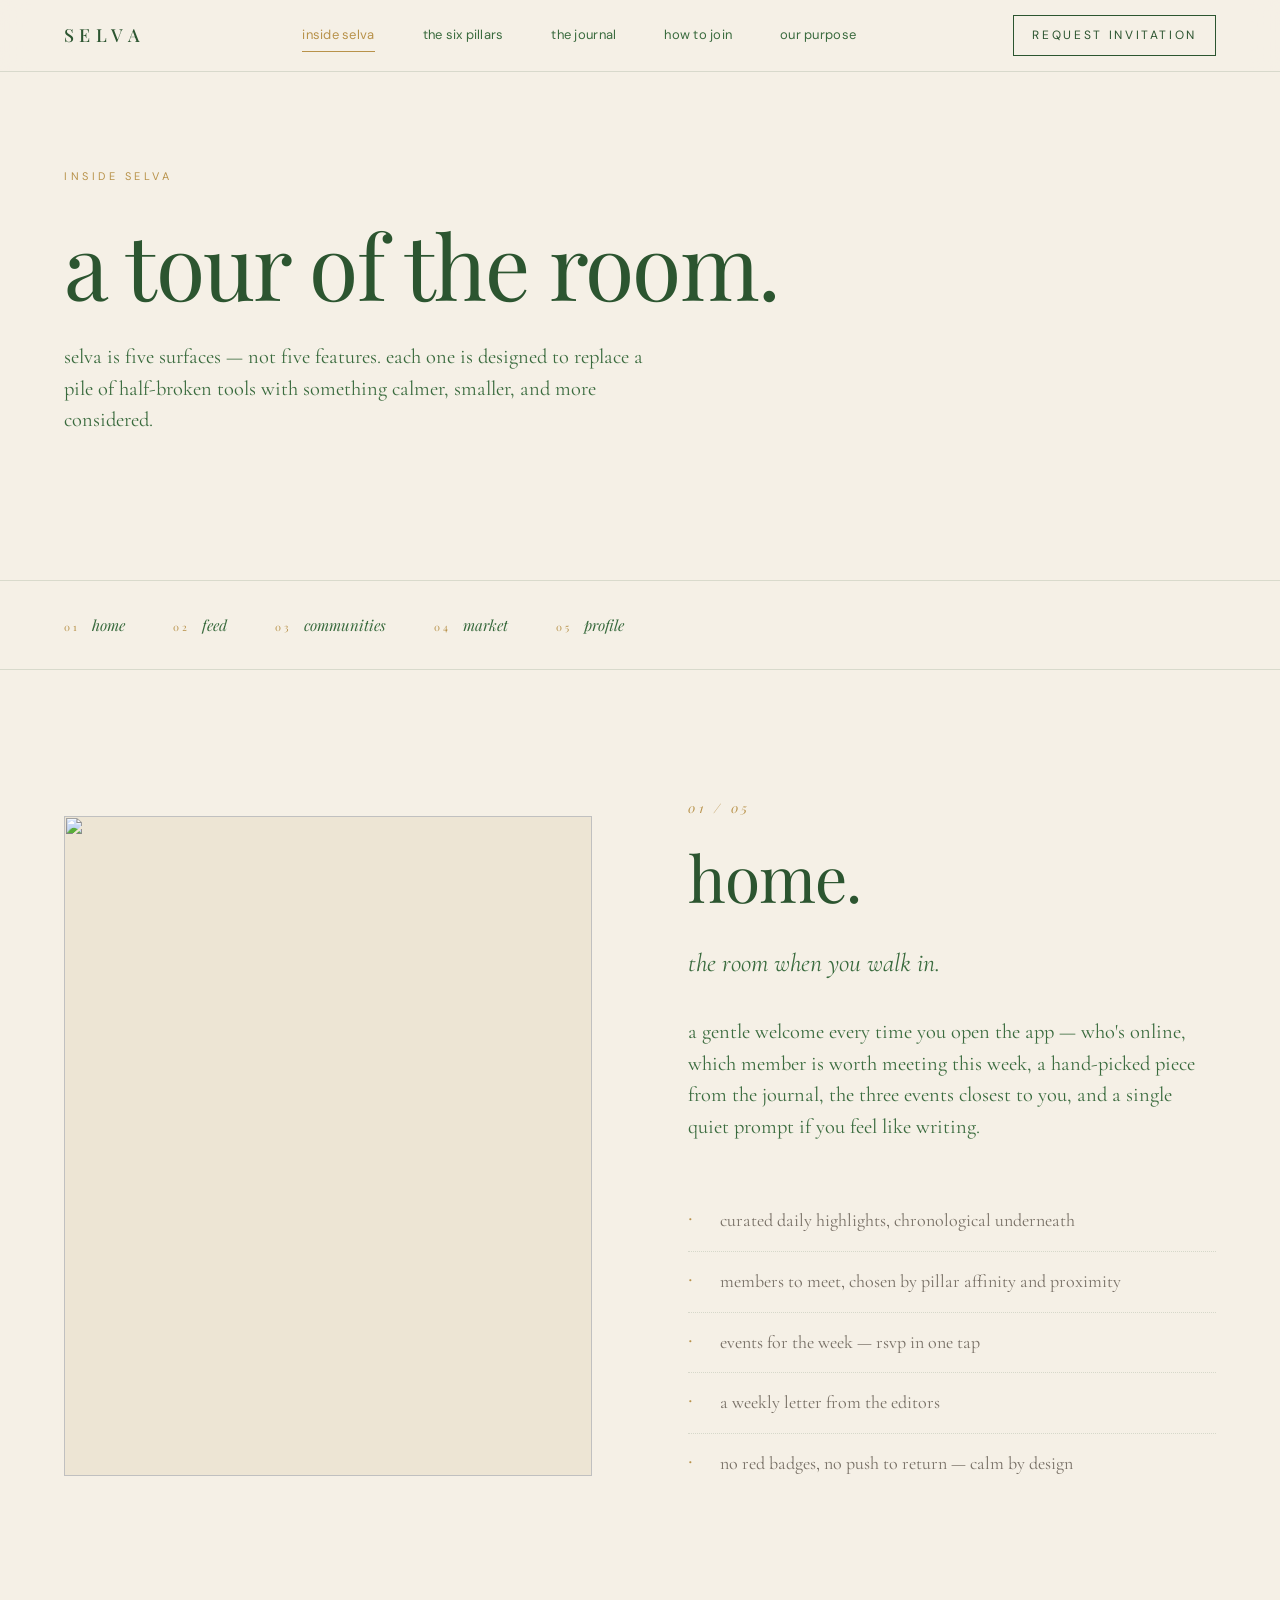
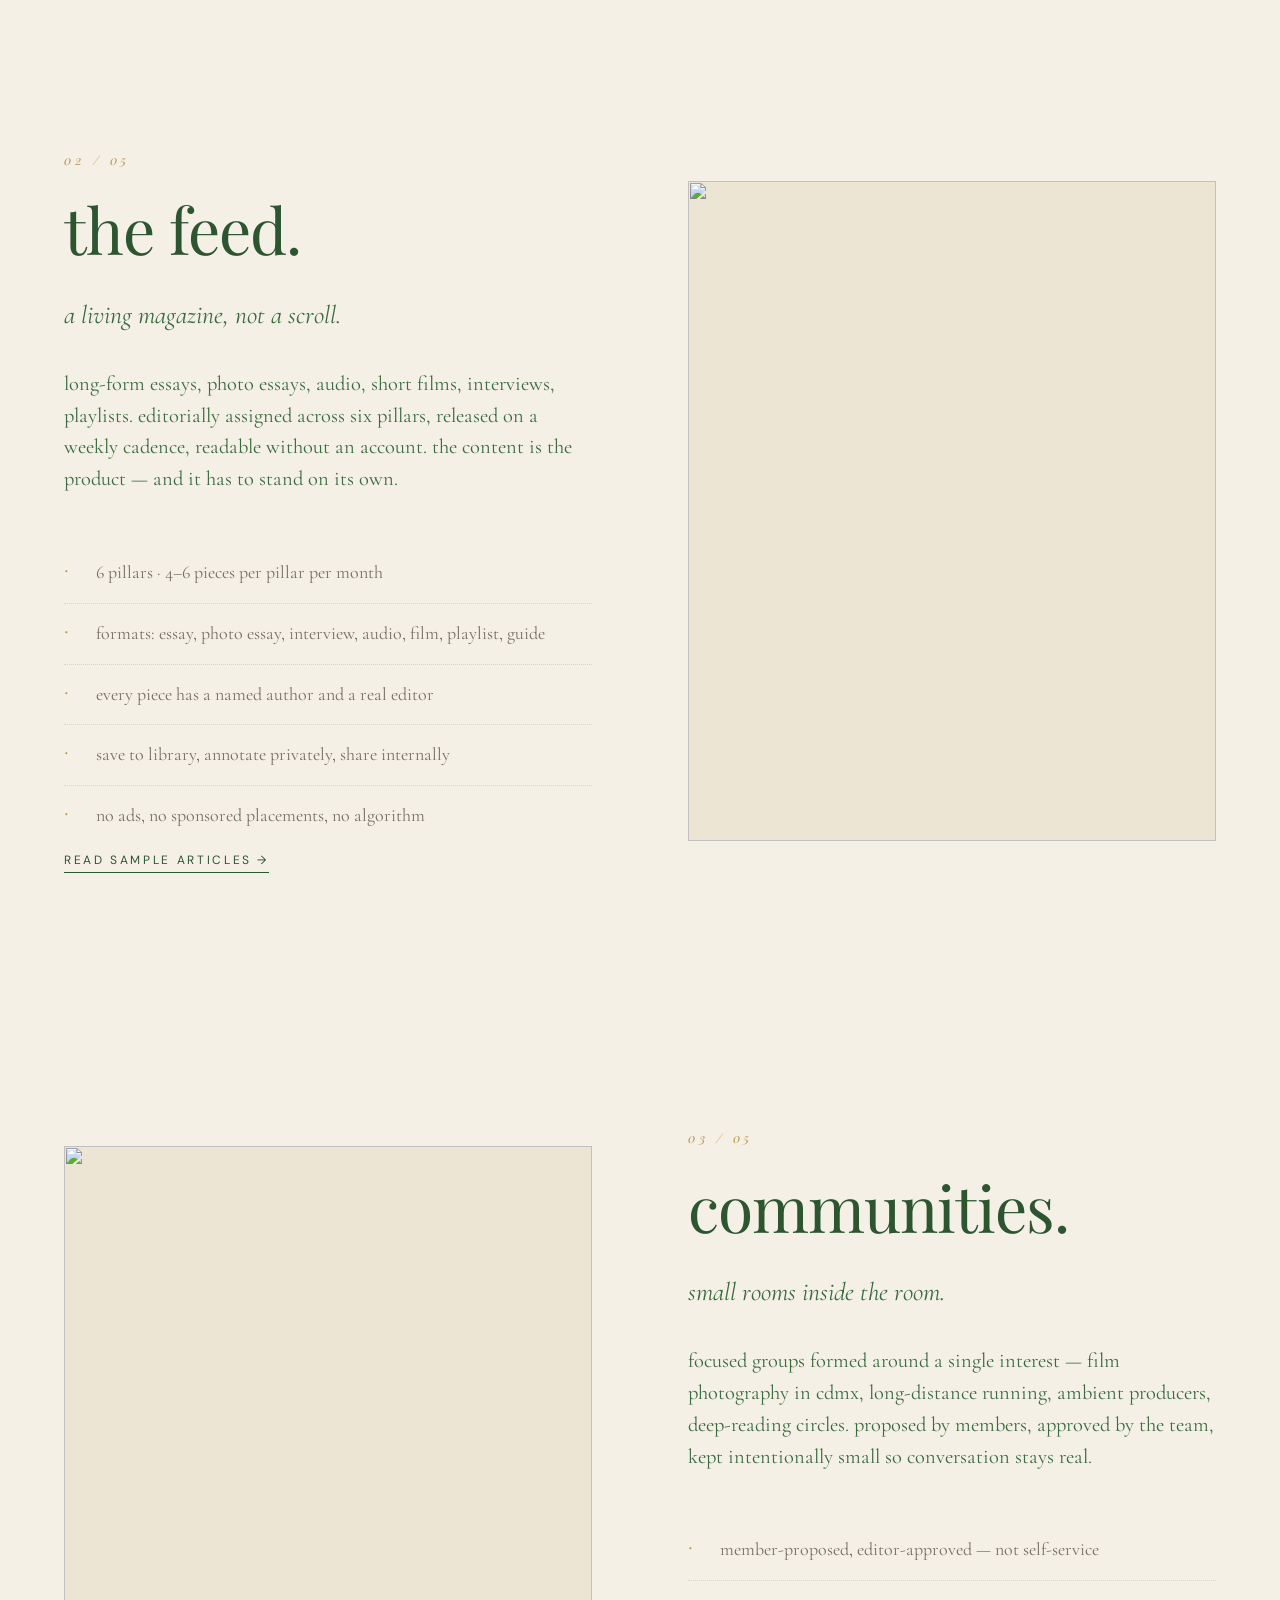
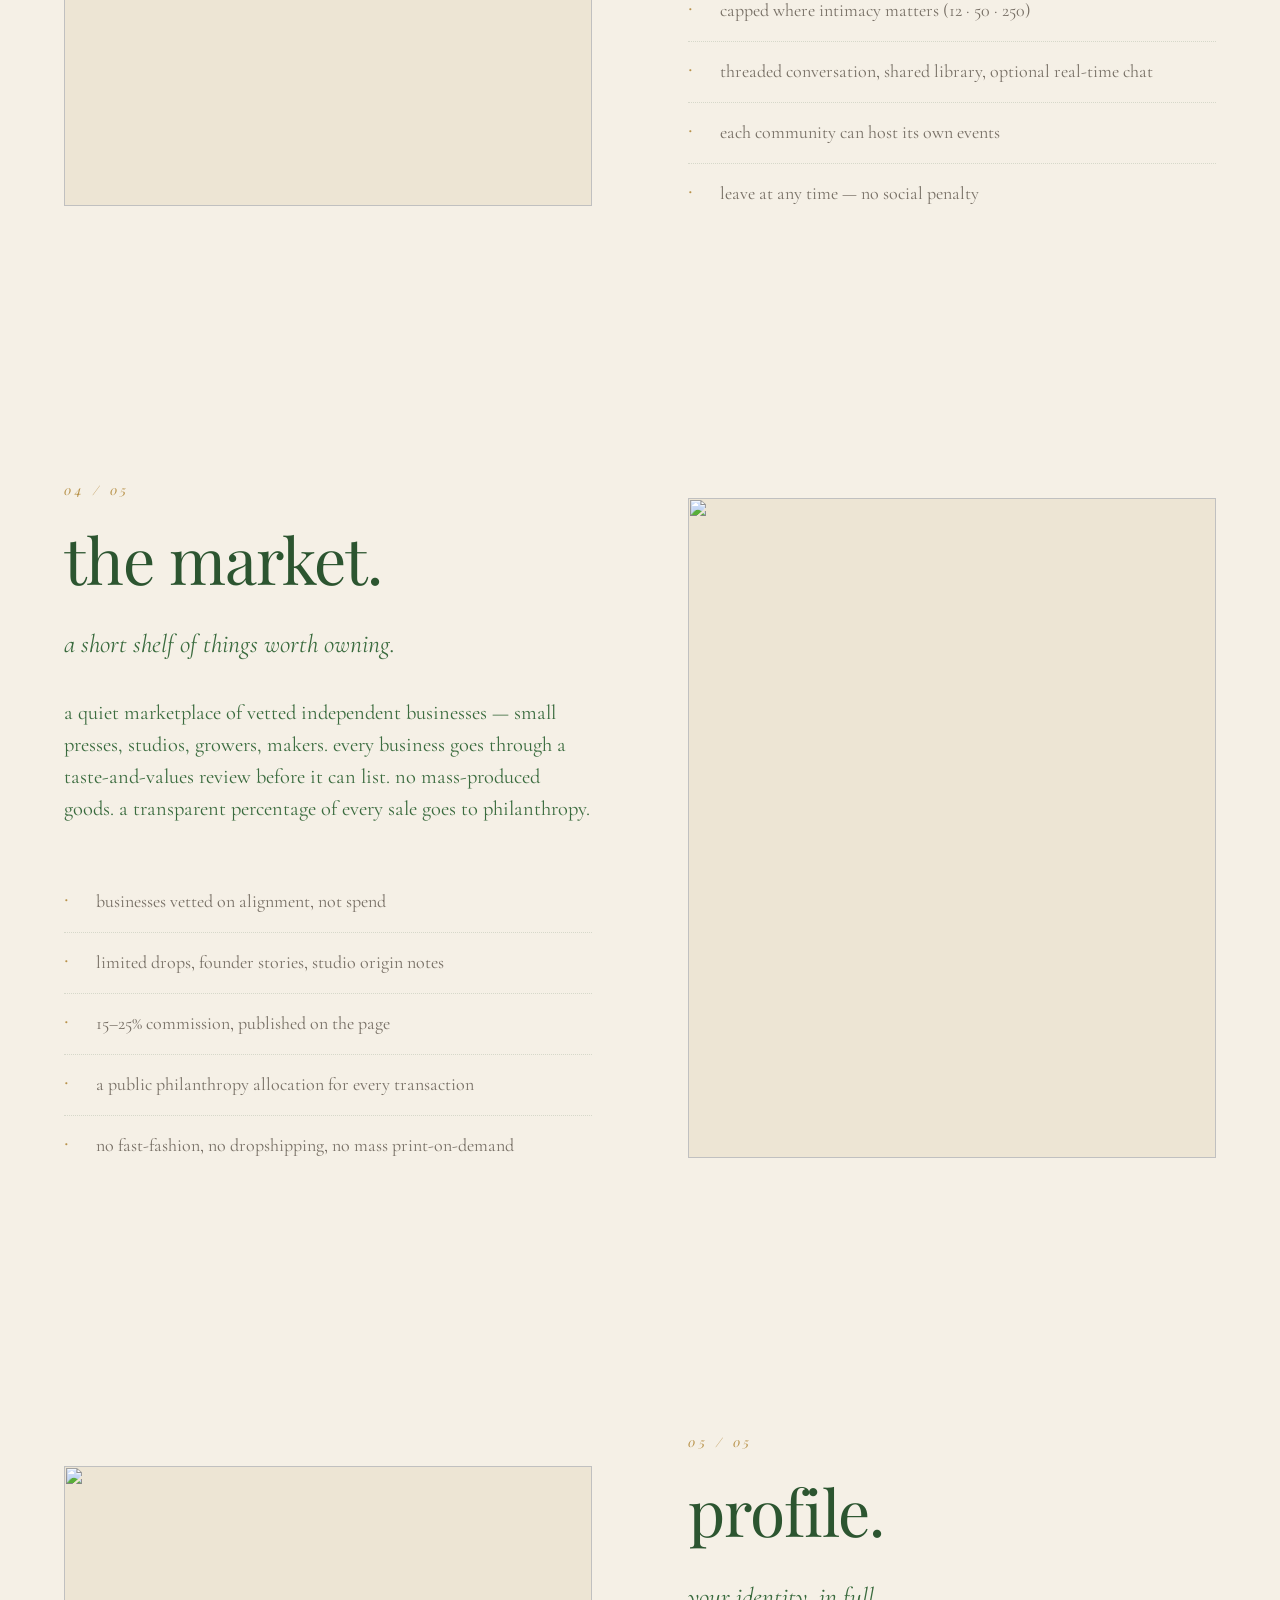
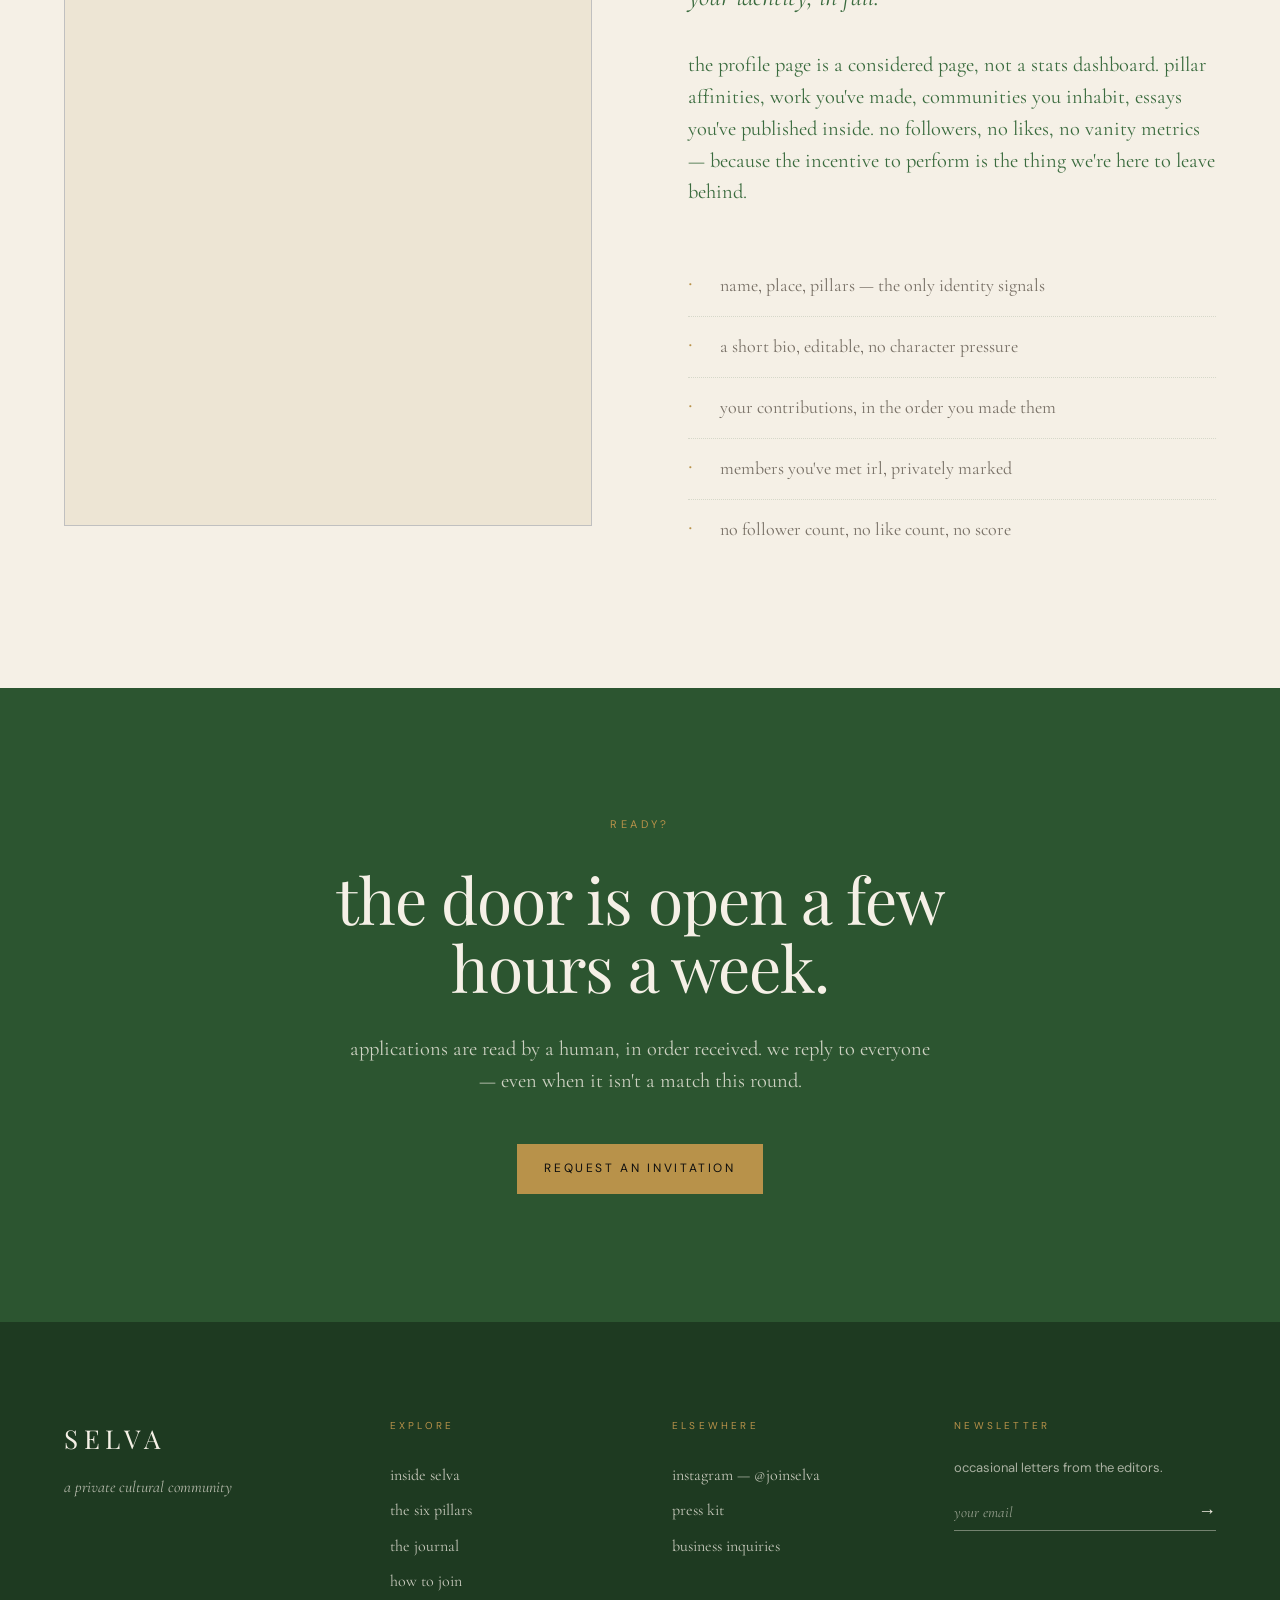
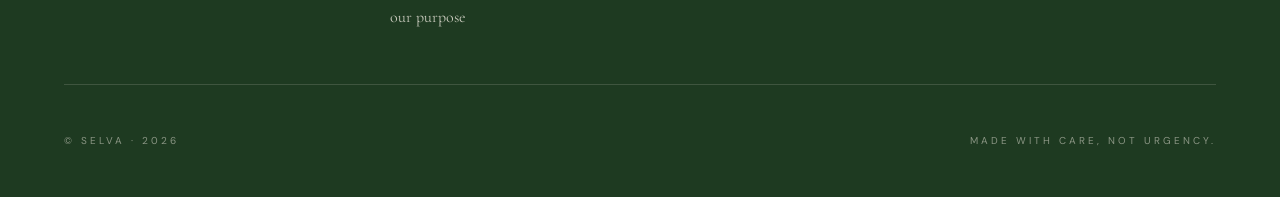
==== inside.html @ 2df5492f "Add inside.html — product tour across 5 app surfaces Home, feed, communities, market, profile — each" ====
<!DOCTYPE html>
<html lang="en">
<head>
  <meta charset="UTF-8">
  <meta name="viewport" content="width=device-width, initial-scale=1.0">
  <title>Inside SELVA — a tour of the community</title>
  <meta name="description" content="A tour of the five surfaces inside SELVA: home, feed, communities, market, and profile.">
  <link rel="preconnect" href="https://fonts.googleapis.com">
  <link rel="preconnect" href="https://fonts.gstatic.com" crossorigin>
  <link href="https://fonts.googleapis.com/css2?family=Cormorant+Garamond:ital,wght@0,400;0,500;1,400;1,500&family=DM+Sans:wght@400;500&family=Playfair+Display:ital,wght@0,400;0,500;0,600;1,400&display=swap" rel="stylesheet">
  <link rel="stylesheet" href="css/styles.css">
</head>
<body>

  <div class="scroll-progress" aria-hidden="true"></div>

  <header class="site-nav">
    <a href="/" class="nav-brand">SELVA</a>
    <nav class="nav-links" aria-label="primary">
      <a href="/inside.html" class="is-current">inside selva</a>
      <a href="/pillars.html">the six pillars</a>
      <a href="/journal.html">the journal</a>
      <a href="/membership.html">how to join</a>
      <a href="/purpose.html">our purpose</a>
    </nav>
    <a href="/membership.html" class="nav-cta">request invitation</a>
    <button class="nav-toggle" aria-label="menu" aria-expanded="false"><span></span><span></span></button>
  </header>

  <!-- page hero -->
  <section class="page-hero">
    <div class="ph-inner">
      <p class="eyebrow">inside selva</p>
      <h1 class="h1">a tour of the room.</h1>
      <p class="lede">selva is five surfaces — not five features. each one is designed to replace a pile of half-broken tools with something calmer, smaller, and more considered.</p>
    </div>
  </section>

  <!-- surfaces nav -->
  <section class="surfaces-nav">
    <a href="#home" class="sn-link"><span>01</span> home</a>
    <a href="#feed" class="sn-link"><span>02</span> feed</a>
    <a href="#communities" class="sn-link"><span>03</span> communities</a>
    <a href="#market" class="sn-link"><span>04</span> market</a>
    <a href="#profile" class="sn-link"><span>05</span> profile</a>
  </section>

  <!-- 01 · home -->
  <section id="home" class="surface">
    <div class="surface-media">
      <img src="https://images.unsplash.com/photo-1519681393784-d120267933ba?auto=format&fit=crop&w=1600&q=85" alt="">
    </div>
    <div class="surface-copy">
      <p class="surface-num">01 / 05</p>
      <h2 class="h2">home.</h2>
      <p class="surface-kicker">the room when you walk in.</p>
      <p class="lede">a gentle welcome every time you open the app — who's online, which member is worth meeting this week, a hand-picked piece from the journal, the three events closest to you, and a single quiet prompt if you feel like writing.</p>
      <ul class="surface-list">
        <li>curated daily highlights, chronological underneath</li>
        <li>members to meet, chosen by pillar affinity and proximity</li>
        <li>events for the week — rsvp in one tap</li>
        <li>a weekly letter from the editors</li>
        <li>no red badges, no push to return — calm by design</li>
      </ul>
    </div>
  </section>

  <!-- 02 · feed -->
  <section id="feed" class="surface surface-alt">
    <div class="surface-copy">
      <p class="surface-num">02 / 05</p>
      <h2 class="h2">the feed.</h2>
      <p class="surface-kicker">a living magazine, not a scroll.</p>
      <p class="lede">long-form essays, photo essays, audio, short films, interviews, playlists. editorially assigned across six pillars, released on a weekly cadence, readable without an account. the content is the product — and it has to stand on its own.</p>
      <ul class="surface-list">
        <li>6 pillars · 4–6 pieces per pillar per month</li>
        <li>formats: essay, photo essay, interview, audio, film, playlist, guide</li>
        <li>every piece has a named author and a real editor</li>
        <li>save to library, annotate privately, share internally</li>
        <li>no ads, no sponsored placements, no algorithm</li>
      </ul>
      <a href="/journal.html" class="btn-text">read sample articles &rarr;</a>
    </div>
    <div class="surface-media">
      <img src="https://images.unsplash.com/photo-1519682337058-a94d519337bc?auto=format&fit=crop&w=1600&q=85" alt="">
    </div>
  </section>

  <!-- 03 · communities -->
  <section id="communities" class="surface">
    <div class="surface-media">
      <img src="https://images.unsplash.com/photo-1515187029135-18ee286d815b?auto=format&fit=crop&w=1600&q=85" alt="">
    </div>
    <div class="surface-copy">
      <p class="surface-num">03 / 05</p>
      <h2 class="h2">communities.</h2>
      <p class="surface-kicker">small rooms inside the room.</p>
      <p class="lede">focused groups formed around a single interest — film photography in cdmx, long-distance running, ambient producers, deep-reading circles. proposed by members, approved by the team, kept intentionally small so conversation stays real.</p>
      <ul class="surface-list">
        <li>member-proposed, editor-approved — not self-service</li>
        <li>capped where intimacy matters (12 · 50 · 250)</li>
        <li>threaded conversation, shared library, optional real-time chat</li>
        <li>each community can host its own events</li>
        <li>leave at any time — no social penalty</li>
      </ul>
    </div>
  </section>

  <!-- 04 · market -->
  <section id="market" class="surface surface-alt">
    <div class="surface-copy">
      <p class="surface-num">04 / 05</p>
      <h2 class="h2">the market.</h2>
      <p class="surface-kicker">a short shelf of things worth owning.</p>
      <p class="lede">a quiet marketplace of vetted independent businesses — small presses, studios, growers, makers. every business goes through a taste-and-values review before it can list. no mass-produced goods. a transparent percentage of every sale goes to philanthropy.</p>
      <ul class="surface-list">
        <li>businesses vetted on alignment, not spend</li>
        <li>limited drops, founder stories, studio origin notes</li>
        <li>15–25% commission, published on the page</li>
        <li>a public philanthropy allocation for every transaction</li>
        <li>no fast-fashion, no dropshipping, no mass print-on-demand</li>
      </ul>
    </div>
    <div class="surface-media">
      <img src="https://images.unsplash.com/photo-1441984904996-e0b6ba687e04?auto=format&fit=crop&w=1600&q=85" alt="">
    </div>
  </section>

  <!-- 05 · profile -->
  <section id="profile" class="surface">
    <div class="surface-media">
      <img src="https://images.unsplash.com/photo-1507003211169-0a1dd7228f2d?auto=format&fit=crop&w=1600&q=85" alt="">
    </div>
    <div class="surface-copy">
      <p class="surface-num">05 / 05</p>
      <h2 class="h2">profile.</h2>
      <p class="surface-kicker">your identity, in full.</p>
      <p class="lede">the profile page is a considered page, not a stats dashboard. pillar affinities, work you've made, communities you inhabit, essays you've published inside. no followers, no likes, no vanity metrics — because the incentive to perform is the thing we're here to leave behind.</p>
      <ul class="surface-list">
        <li>name, place, pillars — the only identity signals</li>
        <li>a short bio, editable, no character pressure</li>
        <li>your contributions, in the order you made them</li>
        <li>members you've met irl, privately marked</li>
        <li>no follower count, no like count, no score</li>
      </ul>
    </div>
  </section>

  <!-- closing cta -->
  <section class="closing-cta">
    <div class="cc-inner">
      <p class="eyebrow">ready?</p>
      <h2 class="h2">the door is open a few hours a week.</h2>
      <p class="lede">applications are read by a human, in order received. we reply to everyone — even when it isn't a match this round.</p>
      <a href="/membership.html" class="btn btn-primary">request an invitation</a>
    </div>
  </section>

  <footer class="site-footer">
    <div class="sf-inner">
      <div class="sf-col">
        <p class="sf-mark">SELVA</p>
        <p class="sf-tag">a private cultural community</p>
      </div>
      <div class="sf-col">
        <p class="sf-label">explore</p>
        <ul>
          <li><a href="/inside.html">inside selva</a></li>
          <li><a href="/pillars.html">the six pillars</a></li>
          <li><a href="/journal.html">the journal</a></li>
          <li><a href="/membership.html">how to join</a></li>
          <li><a href="/purpose.html">our purpose</a></li>
        </ul>
      </div>
      <div class="sf-col">
        <p class="sf-label">elsewhere</p>
        <ul>
          <li><a href="#">instagram — @joinselva</a></li>
          <li><a href="#">press kit</a></li>
          <li><a href="/purpose.html#contact">business inquiries</a></li>
        </ul>
      </div>
      <div class="sf-col">
        <p class="sf-label">newsletter</p>
        <p class="sf-small">occasional letters from the editors.</p>
        <form class="sf-form" onsubmit="return handleSubmit(event)">
          <input type="email" placeholder="your email" required aria-label="email">
          <button type="submit">&rarr;</button>
        </form>
      </div>
    </div>
    <div class="sf-base">
      <span>© selva · 2026</span>
      <span>made with care, not urgency.</span>
    </div>
  </footer>

  <script src="https://unpkg.com/lenis@1.1.13/dist/lenis.min.js"></script>
  <script src="js/main.js" defer></script>
</body>
</html>
---- css/styles.css ----
:root {
  --forest: #2C5530;
  --forest-mid: #3A6B3E;
  --forest-deep: #1E3A21;
  --cream: #F5F0E6;
  --cream-warm: #EDE5D4;
  --gold: #B8924A;
  --sage: #8FB08A;
  --warm-grey: #776F65;
  --near-black: #0E0E0E;

  --space-1: 8px;
  --space-2: 16px;
  --space-3: 24px;
  --space-4: 32px;
  --space-5: 48px;
  --space-6: 64px;
  --space-7: 96px;
  --space-8: 128px;

  --max: 1280px;
  --gutter: clamp(24px, 5vw, 72px);
  --nav-h: 72px;

  --ease: cubic-bezier(0.2, 0.7, 0.2, 1);
}

* { margin: 0; padding: 0; box-sizing: border-box; }

html { scroll-behavior: smooth; scroll-padding-top: var(--nav-h); }

body {
  background: var(--cream);
  color: var(--forest);
  font-family: 'DM Sans', system-ui, sans-serif;
  font-size: 16px;
  line-height: 1.6;
  -webkit-font-smoothing: antialiased;
  -moz-osx-font-smoothing: grayscale;
}

img { max-width: 100%; display: block; }
a { color: inherit; text-decoration: none; }
::selection { background: var(--gold); color: var(--cream); }

.lenis.lenis-smooth { scroll-behavior: auto !important; }
.lenis.lenis-smooth [data-lenis-prevent] { overscroll-behavior: contain; }

/* ========== scroll progress ========== */
.scroll-progress {
  position: fixed;
  top: 0; left: 0;
  height: 2px;
  width: 0%;
  background: var(--gold);
  z-index: 100;
  transition: width 120ms linear;
  pointer-events: none;
}

/* ========== site nav ========== */
.site-nav {
  position: fixed;
  top: 0; left: 0; right: 0;
  height: var(--nav-h);
  z-index: 50;
  display: grid;
  grid-template-columns: auto 1fr auto;
  align-items: center;
  gap: var(--space-5);
  padding: 0 var(--gutter);
  background: color-mix(in srgb, var(--cream) 88%, transparent);
  backdrop-filter: blur(14px) saturate(1.1);
  -webkit-backdrop-filter: blur(14px) saturate(1.1);
  border-bottom: 1px solid color-mix(in srgb, var(--forest) 14%, transparent);
}
.nav-brand {
  font-family: 'Playfair Display', serif;
  font-weight: 500;
  font-size: 18px;
  letter-spacing: 0.3em;
  color: var(--forest);
}
.nav-links {
  display: flex;
  gap: var(--space-5);
  justify-content: center;
}
.nav-links a {
  font-size: 13px;
  letter-spacing: 0.02em;
  color: var(--forest-mid);
  padding: 6px 0;
  position: relative;
  transition: color 200ms var(--ease);
}
.nav-links a:hover { color: var(--gold); }
.nav-links a::after {
  content: '';
  position: absolute;
  left: 0; bottom: 0;
  height: 1px; width: 0;
  background: var(--gold);
  transition: width 300ms var(--ease);
}
.nav-links a:hover::after { width: 100%; }
.nav-cta {
  font-size: 12px;
  letter-spacing: 0.22em;
  text-transform: uppercase;
  color: var(--forest);
  padding: 10px 18px;
  border: 1px solid var(--forest);
  transition: background 260ms var(--ease), color 260ms var(--ease);
}
.nav-cta:hover { background: var(--forest); color: var(--cream); }

.nav-toggle { display: none; background: none; border: 0; width: 28px; height: 28px; cursor: pointer; }
.nav-toggle span { display: block; width: 22px; height: 1px; background: var(--forest); margin: 5px auto; transition: transform 300ms var(--ease); }

@media (max-width: 960px) {
  .nav-links, .nav-cta { display: none; }
  .site-nav { grid-template-columns: auto auto; justify-content: space-between; }
  .nav-toggle { display: block; }
  .site-nav.is-open .nav-links {
    display: flex;
    position: absolute;
    top: 100%; left: 0; right: 0;
    flex-direction: column;
    background: var(--cream);
    padding: var(--space-4) var(--gutter);
    border-bottom: 1px solid color-mix(in srgb, var(--forest) 14%, transparent);
    gap: var(--space-3);
  }
  .site-nav.is-open .nav-cta {
    display: block;
    position: absolute;
    top: calc(100% + 220px); left: var(--gutter); right: var(--gutter);
    text-align: center;
  }
}

/* ========== shared type ========== */
.eyebrow {
  font-size: 11px;
  letter-spacing: 0.32em;
  text-transform: uppercase;
  color: var(--gold);
  margin-bottom: var(--space-4);
}
.eyebrow-light { color: var(--gold); }

.h1 {
  font-family: 'Playfair Display', serif;
  font-weight: 400;
  font-size: clamp(48px, 7vw, 96px);
  line-height: 1.02;
  letter-spacing: -0.02em;
  color: var(--forest);
}
.h2 {
  font-family: 'Playfair Display', serif;
  font-weight: 400;
  font-size: clamp(36px, 5vw, 64px);
  line-height: 1.06;
  letter-spacing: -0.015em;
  color: var(--forest);
  max-width: 22ch;
  margin-bottom: var(--space-4);
}
.h2-light { color: var(--cream); }

.lede {
  font-family: 'Cormorant Garamond', serif;
  font-size: clamp(19px, 1.6vw, 24px);
  line-height: 1.55;
  color: var(--forest-mid);
  max-width: 58ch;
  margin-bottom: var(--space-5);
}
.lede-light { color: color-mix(in srgb, var(--cream) 85%, transparent); }

.block {
  max-width: var(--max);
  margin: 0 auto;
  padding: var(--space-8) var(--gutter);
}
.block-head { margin-bottom: var(--space-6); max-width: 900px; }
.block-head-row {
  display: flex;
  justify-content: space-between;
  align-items: flex-end;
  gap: var(--space-4);
  max-width: 100%;
}
.block-head-row .h2 { margin-bottom: 0; }

/* ========== buttons ========== */
.btn {
  display: inline-block;
  font-family: 'DM Sans', sans-serif;
  font-size: 12px;
  letter-spacing: 0.22em;
  text-transform: uppercase;
  padding: 14px 26px;
  transition: background 280ms var(--ease), color 280ms var(--ease), border-color 280ms var(--ease), transform 280ms var(--ease);
  cursor: pointer;
  border: 1px solid currentColor;
}
.btn-primary {
  background: var(--forest);
  border-color: var(--forest);
  color: var(--cream);
}
.btn-primary:hover { background: var(--forest-deep); }
.btn-ghost { background: transparent; border-color: var(--forest); color: var(--forest); }
.btn-ghost:hover { background: var(--forest); color: var(--cream); }
.btn-gold { background: var(--gold); border-color: var(--gold); color: var(--near-black); }
.btn-gold:hover { background: transparent; color: var(--cream); border-color: var(--cream); }

.btn-text {
  font-size: 12px;
  letter-spacing: 0.22em;
  text-transform: uppercase;
  color: var(--forest);
  border-bottom: 1px solid currentColor;
  padding-bottom: 4px;
  transition: color 200ms var(--ease), transform 200ms var(--ease);
}
.btn-text:hover { color: var(--gold); }

/* ========== home hero ========== */
.home-hero {
  position: relative;
  min-height: 92vh;
  display: flex;
  align-items: center;
  padding: calc(var(--nav-h) + var(--space-6)) var(--gutter) var(--space-6);
  overflow: hidden;
  color: var(--cream);
}
.hh-bg { position: absolute; inset: 0; z-index: 0; }
.hh-bg img { width: 100%; height: 100%; object-fit: cover; filter: brightness(0.55) saturate(0.9); }
.hh-overlay {
  position: absolute; inset: 0;
  background:
    linear-gradient(to right, rgba(14,14,14,0.75) 0%, rgba(14,14,14,0.4) 40%, rgba(14,14,14,0.2) 100%),
    linear-gradient(to bottom, rgba(14,14,14,0) 60%, rgba(14,14,14,0.6) 100%);
}
.hh-inner {
  position: relative;
  z-index: 1;
  max-width: 880px;
}
.hh-inner .eyebrow { color: var(--gold); margin-bottom: var(--space-3); }
.hh-head {
  font-family: 'Playfair Display', serif;
  font-weight: 400;
  font-size: clamp(44px, 6.5vw, 96px);
  line-height: 1.05;
  letter-spacing: -0.02em;
  color: var(--cream);
  margin-bottom: var(--space-4);
  max-width: 18ch;
}
.hh-lede {
  font-family: 'Cormorant Garamond', serif;
  font-style: italic;
  font-size: clamp(19px, 1.6vw, 24px);
  line-height: 1.55;
  color: color-mix(in srgb, var(--cream) 85%, transparent);
  max-width: 58ch;
  margin-bottom: var(--space-5);
}
.hh-ctas { display: flex; gap: var(--space-3); flex-wrap: wrap; }
.home-hero .btn-ghost { border-color: var(--cream); color: var(--cream); }
.home-hero .btn-ghost:hover { background: var(--cream); color: var(--forest); }

/* ========== values strip ========== */
.block-values { border-top: 1px solid color-mix(in srgb, var(--forest) 14%, transparent); }
.values-grid {
  display: grid;
  grid-template-columns: repeat(4, 1fr);
  gap: var(--space-5);
}
.value {
  border-left: 1px solid color-mix(in srgb, var(--forest) 18%, transparent);
  padding: var(--space-2) var(--space-4);
}
.value-num {
  font-family: 'Playfair Display', serif;
  font-style: italic;
  font-size: 14px;
  color: var(--gold);
  letter-spacing: 0.2em;
  margin-bottom: var(--space-3);
}
.value h3 {
  font-family: 'Playfair Display', serif;
  font-weight: 500;
  font-size: 22px;
  color: var(--forest);
  margin-bottom: var(--space-2);
}
.value p {
  font-size: 14px;
  line-height: 1.6;
  color: var(--warm-grey);
}

/* ========== pillars teaser list ========== */
.pillar-list { list-style: none; border-top: 1px solid color-mix(in srgb, var(--forest) 18%, transparent); }
.pillar-list li { border-bottom: 1px solid color-mix(in srgb, var(--forest) 14%, transparent); }
.pillar-list a {
  display: grid;
  grid-template-columns: 64px 1fr 32px;
  gap: var(--space-5);
  align-items: baseline;
  padding: var(--space-4) 0;
  transition: padding 300ms var(--ease), color 300ms var(--ease);
}
.pillar-list a:hover { padding-left: var(--space-3); color: var(--gold); }
.pillar-list .pl-num {
  font-family: 'Playfair Display', serif;
  font-style: italic;
  font-size: 14px;
  color: var(--gold);
  letter-spacing: 0.2em;
}
.pillar-list .pl-name {
  font-family: 'Playfair Display', serif;
  font-weight: 400;
  font-size: clamp(28px, 3vw, 42px);
  color: var(--forest);
  transition: color 300ms var(--ease);
}
.pillar-list a:hover .pl-name { color: var(--gold); }
.pillar-list .pl-arrow {
  font-size: 20px;
  color: var(--warm-grey);
  justify-self: end;
  transition: transform 300ms var(--ease), color 300ms var(--ease);
}
.pillar-list a:hover .pl-arrow { transform: translateX(8px); color: var(--gold); }

/* ========== latest journal ========== */
.latest-grid {
  display: grid;
  grid-template-columns: repeat(3, 1fr);
  gap: var(--space-5);
}
.latest-card { display: flex; flex-direction: column; transition: transform 400ms var(--ease); }
.latest-card:hover { transform: translateY(-4px); }
.lc-img {
  aspect-ratio: 4 / 3;
  overflow: hidden;
  margin-bottom: var(--space-3);
}
.lc-img img {
  width: 100%; height: 100%;
  object-fit: cover;
  transition: transform 1000ms var(--ease);
}
.latest-card:hover .lc-img img { transform: scale(1.04); }
.lc-pillar {
  font-size: 10px;
  letter-spacing: 0.3em;
  text-transform: uppercase;
  color: var(--gold);
  margin-bottom: var(--space-2);
}
.lc-title {
  font-family: 'Playfair Display', serif;
  font-weight: 400;
  font-size: clamp(22px, 1.8vw, 28px);
  line-height: 1.2;
  color: var(--forest);
  margin-bottom: var(--space-2);
}
.lc-meta {
  font-size: 12px;
  letter-spacing: 0.2em;
  text-transform: uppercase;
  color: var(--warm-grey);
  margin-top: auto;
}

/* ========== membership promo ========== */
.block-promo {
  position: relative;
  padding: var(--space-8) var(--gutter);
  overflow: hidden;
  color: var(--cream);
}
.promo-bg { position: absolute; inset: 0; z-index: 0; }
.promo-bg img { width: 100%; height: 100%; object-fit: cover; filter: brightness(0.45) saturate(0.85); }
.promo-overlay {
  position: absolute; inset: 0;
  background: linear-gradient(to right, rgba(14,14,14,0.7), rgba(14,14,14,0.3));
}
.promo-inner {
  position: relative;
  z-index: 1;
  max-width: var(--max);
  margin: 0 auto;
}

/* ========== footer ========== */
.site-footer {
  background: var(--forest-deep);
  color: color-mix(in srgb, var(--cream) 85%, transparent);
  padding: var(--space-7) var(--gutter) var(--space-5);
}
.sf-inner {
  max-width: var(--max);
  margin: 0 auto;
  display: grid;
  grid-template-columns: 1.2fr 1fr 1fr 1.2fr;
  gap: var(--space-6);
  padding-bottom: var(--space-5);
  border-bottom: 1px solid color-mix(in srgb, var(--cream) 15%, transparent);
}
.sf-mark {
  font-family: 'Playfair Display', serif;
  font-size: 26px;
  letter-spacing: 0.22em;
  color: var(--cream);
  margin-bottom: var(--space-2);
}
.sf-tag {
  font-family: 'Cormorant Garamond', serif;
  font-style: italic;
  font-size: 16px;
  color: color-mix(in srgb, var(--cream) 70%, transparent);
  max-width: 30ch;
}
.sf-label {
  font-size: 10px;
  letter-spacing: 0.32em;
  text-transform: uppercase;
  color: var(--gold);
  margin-bottom: var(--space-3);
}
.sf-col ul { list-style: none; }
.sf-col li {
  font-family: 'Cormorant Garamond', serif;
  font-size: 16px;
  padding: 5px 0;
  color: color-mix(in srgb, var(--cream) 78%, transparent);
}
.sf-col a { transition: color 200ms var(--ease); }
.sf-col a:hover { color: var(--gold); }
.sf-small { font-size: 13px; color: color-mix(in srgb, var(--cream) 65%, transparent); margin-bottom: var(--space-3); line-height: 1.5; }
.sf-form {
  display: flex;
  align-items: center;
  border-bottom: 1px solid color-mix(in srgb, var(--cream) 40%, transparent);
  padding-bottom: 8px;
  gap: var(--space-2);
}
.sf-form input {
  flex: 1;
  border: 0;
  background: transparent;
  color: var(--cream);
  font-family: 'Cormorant Garamond', serif;
  font-style: italic;
  font-size: 15px;
  outline: none;
}
.sf-form input::placeholder { color: color-mix(in srgb, var(--cream) 55%, transparent); }
.sf-form button {
  background: transparent;
  border: 0;
  color: var(--cream);
  cursor: pointer;
  font-size: 18px;
}
.sf-form button:hover { color: var(--gold); }

.sf-base {
  max-width: var(--max);
  margin: var(--space-5) auto 0;
  display: flex;
  justify-content: space-between;
  font-size: 10px;
  letter-spacing: 0.3em;
  text-transform: uppercase;
  color: color-mix(in srgb, var(--cream) 50%, transparent);
}

/* ========== page hero (sub-pages) ========== */
.page-hero {
  padding: calc(var(--nav-h) + var(--space-7)) var(--gutter) var(--space-7);
  border-bottom: 1px solid color-mix(in srgb, var(--forest) 14%, transparent);
  background: var(--cream);
}
.ph-inner { max-width: var(--max); margin: 0 auto; }
.ph-inner .h1 { max-width: 18ch; margin-bottom: var(--space-4); }

/* ========== surfaces ========== */
.nav-links a.is-current { color: var(--gold); }
.nav-links a.is-current::after { width: 100%; }

.surfaces-nav {
  max-width: var(--max);
  margin: 0 auto;
  padding: var(--space-4) var(--gutter);
  display: flex;
  gap: var(--space-5);
  flex-wrap: wrap;
  border-bottom: 1px solid color-mix(in srgb, var(--forest) 14%, transparent);
  position: sticky;
  top: var(--nav-h);
  background: color-mix(in srgb, var(--cream) 92%, transparent);
  backdrop-filter: blur(10px);
  -webkit-backdrop-filter: blur(10px);
  z-index: 20;
}
.sn-link {
  font-family: 'Playfair Display', serif;
  font-style: italic;
  font-size: 15px;
  color: var(--forest-mid);
  transition: color 200ms var(--ease);
}
.sn-link span {
  font-size: 10px;
  letter-spacing: 0.3em;
  color: var(--gold);
  margin-right: 8px;
  font-style: normal;
}
.sn-link:hover { color: var(--gold); }

.surface {
  max-width: var(--max);
  margin: 0 auto;
  padding: var(--space-8) var(--gutter);
  display: grid;
  grid-template-columns: 1fr 1fr;
  gap: var(--space-7);
  align-items: center;
  scroll-margin-top: calc(var(--nav-h) + 80px);
}
.surface-alt .surface-media { order: 2; }
.surface-alt .surface-copy { order: 1; }
.surface-media {
  aspect-ratio: 4 / 5;
  overflow: hidden;
  background: var(--cream-warm);
}
.surface-media img {
  width: 100%; height: 100%;
  object-fit: cover;
  transition: transform 1400ms var(--ease);
}
.surface:hover .surface-media img { transform: scale(1.03); }
.surface-num {
  font-family: 'Playfair Display', serif;
  font-style: italic;
  font-size: 13px;
  letter-spacing: 0.3em;
  color: var(--gold);
  margin-bottom: var(--space-3);
}
.surface-kicker {
  font-family: 'Cormorant Garamond', serif;
  font-style: italic;
  font-size: clamp(22px, 2vw, 28px);
  color: var(--forest-mid);
  margin-bottom: var(--space-4);
}
.surface-list {
  list-style: none;
  margin-top: var(--space-4);
}
.surface-list li {
  font-family: 'Cormorant Garamond', serif;
  font-size: 18px;
  line-height: 1.55;
  color: var(--warm-grey);
  padding: var(--space-2) 0;
  padding-left: var(--space-4);
  border-bottom: 1px dotted color-mix(in srgb, var(--forest) 15%, transparent);
  position: relative;
}
.surface-list li::before {
  content: '·';
  position: absolute;
  left: 0;
  color: var(--gold);
  font-size: 24px;
  line-height: 1;
  top: 14px;
}
.surface-list li:last-child { border-bottom: 0; }

/* ========== closing cta (sub-page) ========== */
.closing-cta {
  background: var(--forest);
  color: var(--cream);
  padding: var(--space-8) var(--gutter);
  text-align: center;
}
.cc-inner { max-width: 780px; margin: 0 auto; }
.closing-cta .eyebrow { color: var(--gold); }
.closing-cta .h2 { color: var(--cream); max-width: 100%; margin-left: auto; margin-right: auto; }
.closing-cta .lede { color: color-mix(in srgb, var(--cream) 80%, transparent); margin-left: auto; margin-right: auto; }
.closing-cta .btn-primary { background: var(--gold); border-color: var(--gold); color: var(--near-black); }
.closing-cta .btn-primary:hover { background: var(--cream); color: var(--forest); border-color: var(--cream); }

/* ========== responsive ========== */
@media (max-width: 1000px) {
  .values-grid { grid-template-columns: repeat(2, 1fr); }
  .latest-grid { grid-template-columns: repeat(2, 1fr); }
  .sf-inner { grid-template-columns: 1fr 1fr; }
  .surface { grid-template-columns: 1fr; gap: var(--space-5); }
  .surface-alt .surface-media { order: 0; }
  .surface-alt .surface-copy { order: 1; }
  .surface-media { aspect-ratio: 16 / 10; }
}
@media (max-width: 640px) {
  .values-grid { grid-template-columns: 1fr; gap: var(--space-4); }
  .latest-grid { grid-template-columns: 1fr; }
  .sf-inner { grid-template-columns: 1fr; gap: var(--space-5); }
  .sf-base { flex-direction: column; gap: var(--space-2); }
  .block-head-row { flex-direction: column; align-items: flex-start; }
}
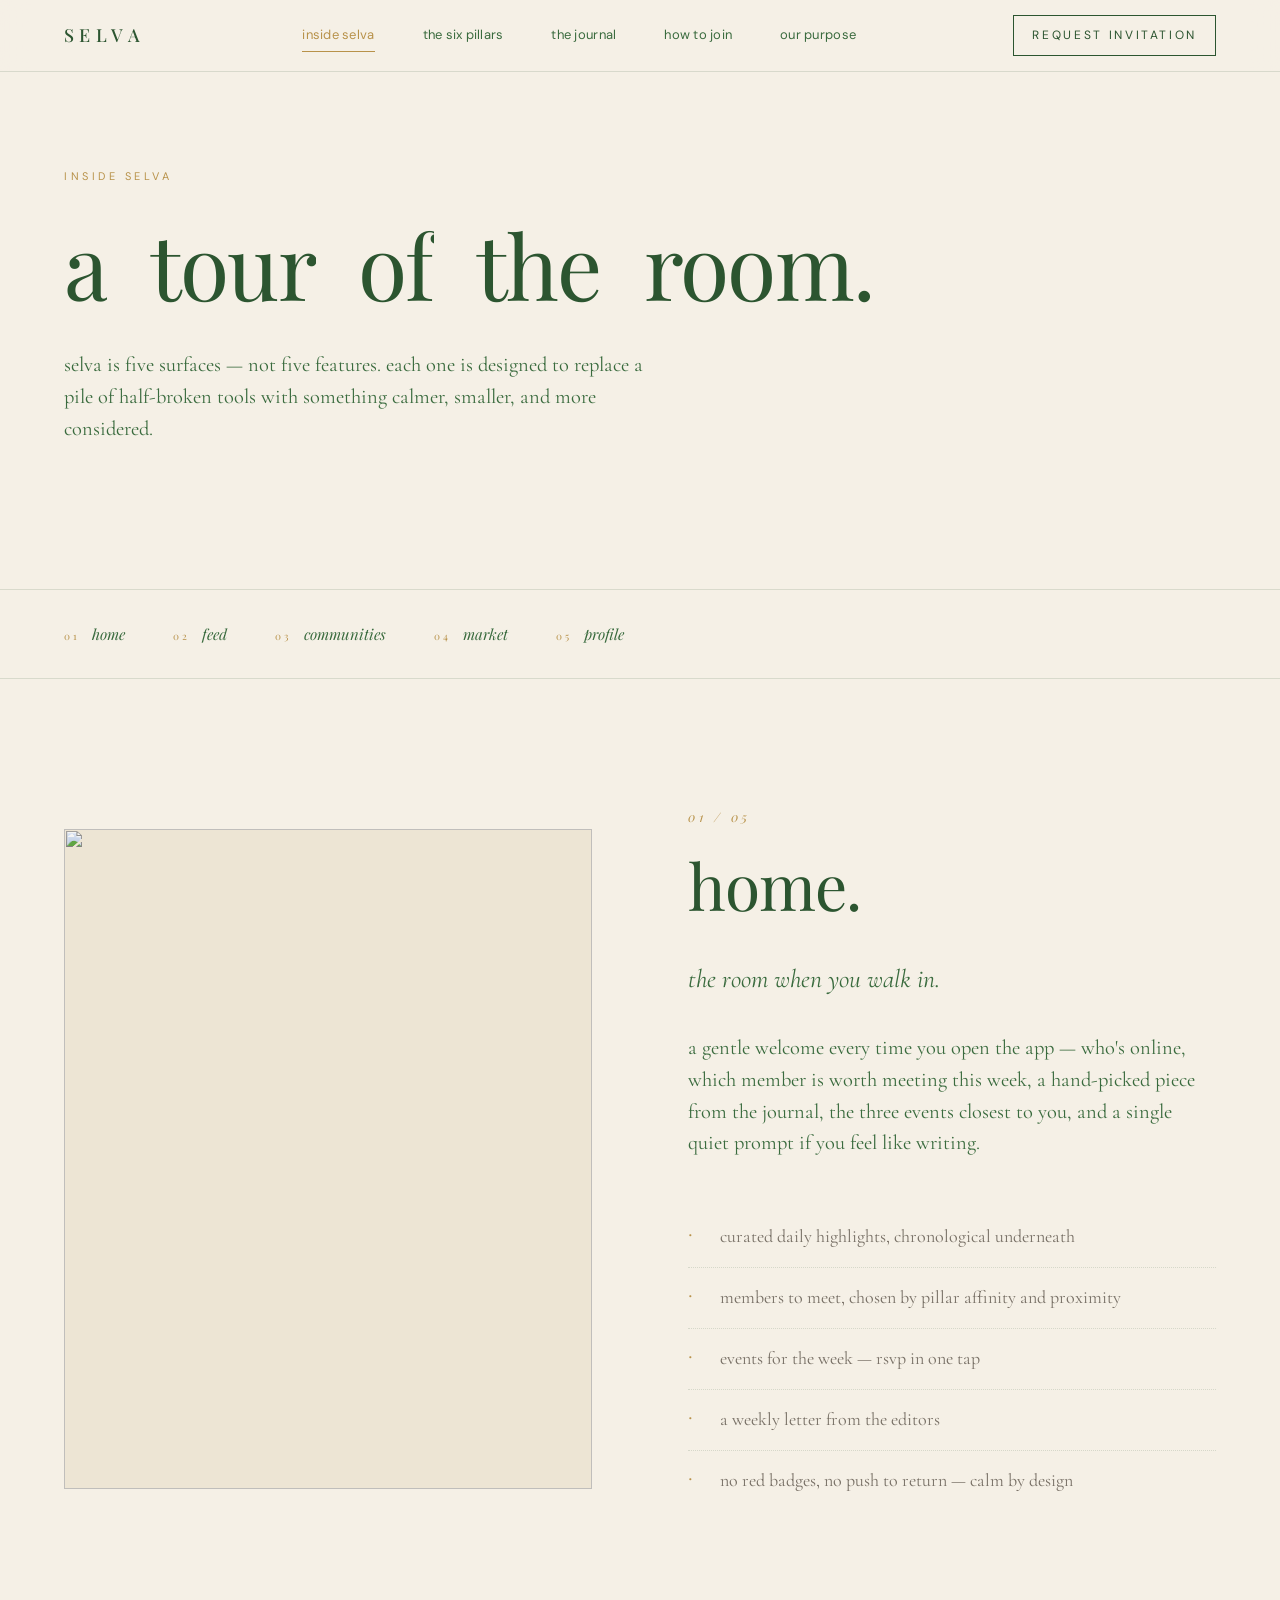
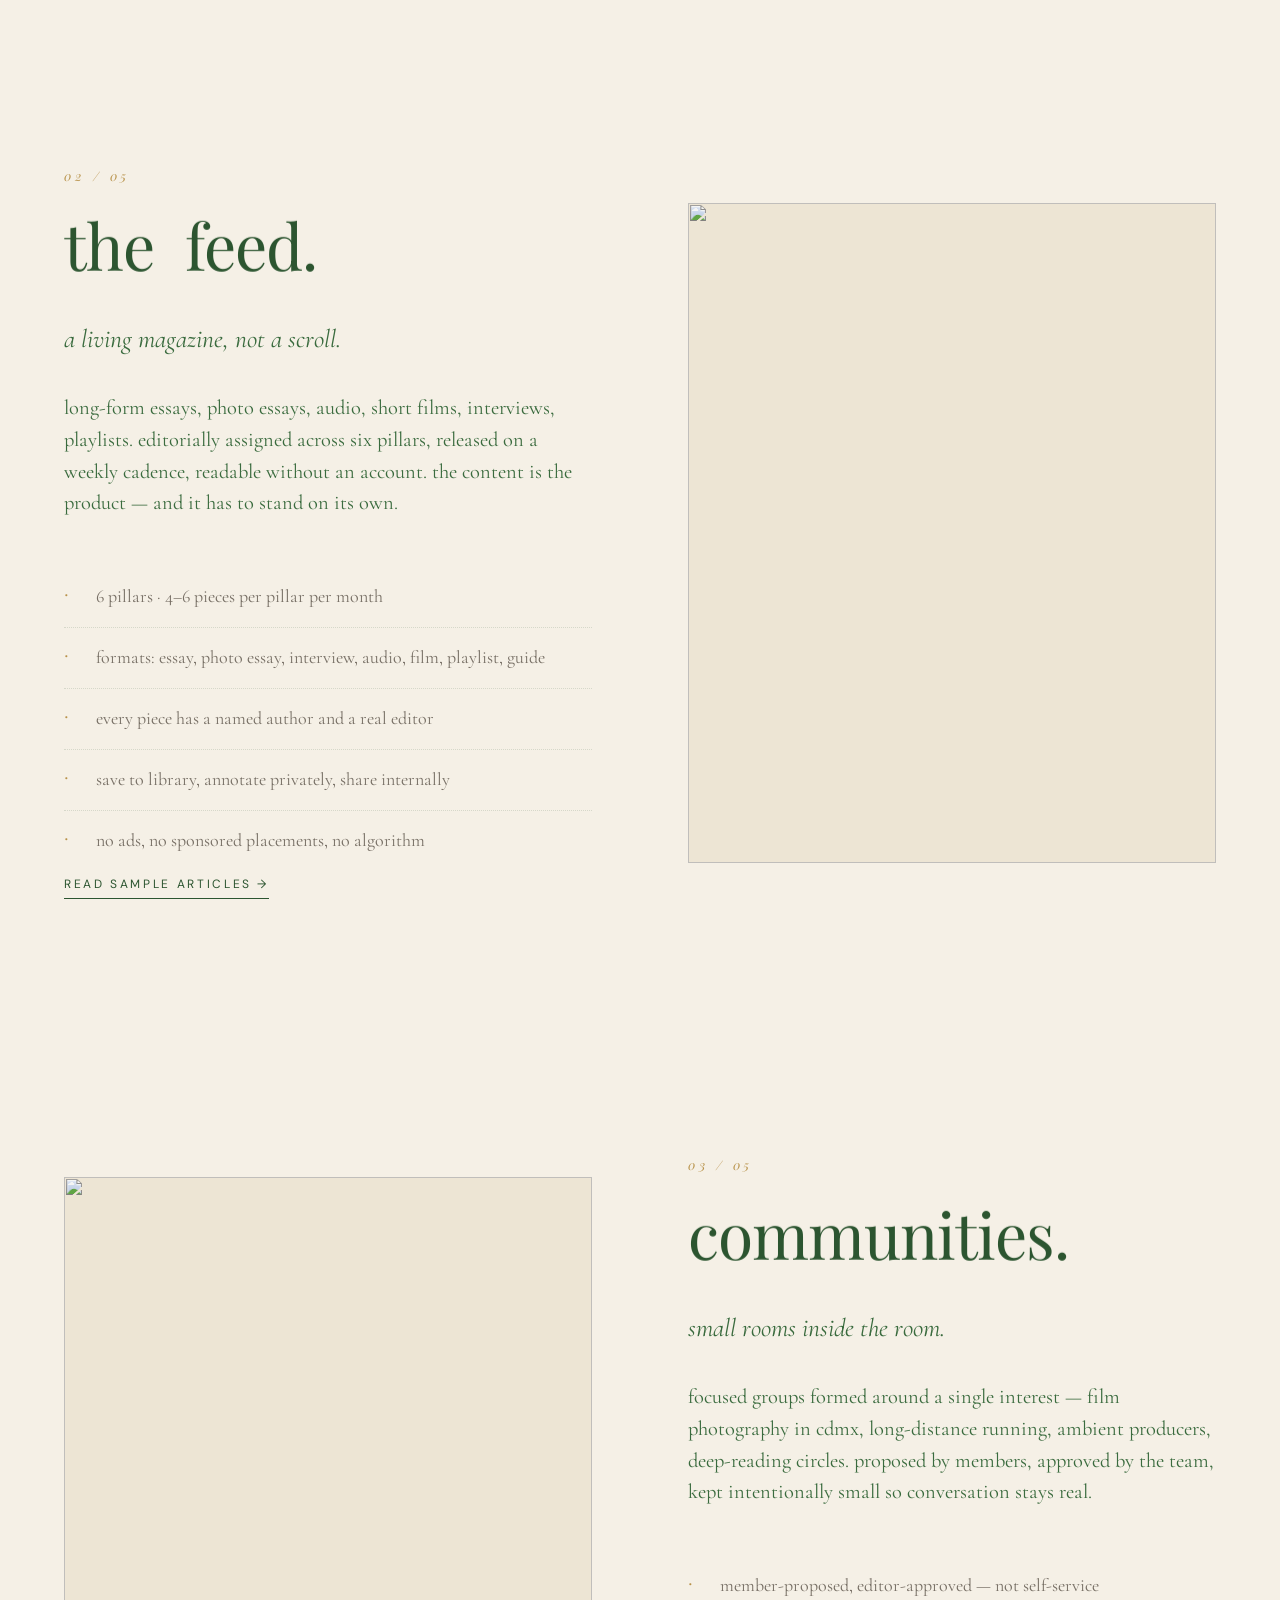
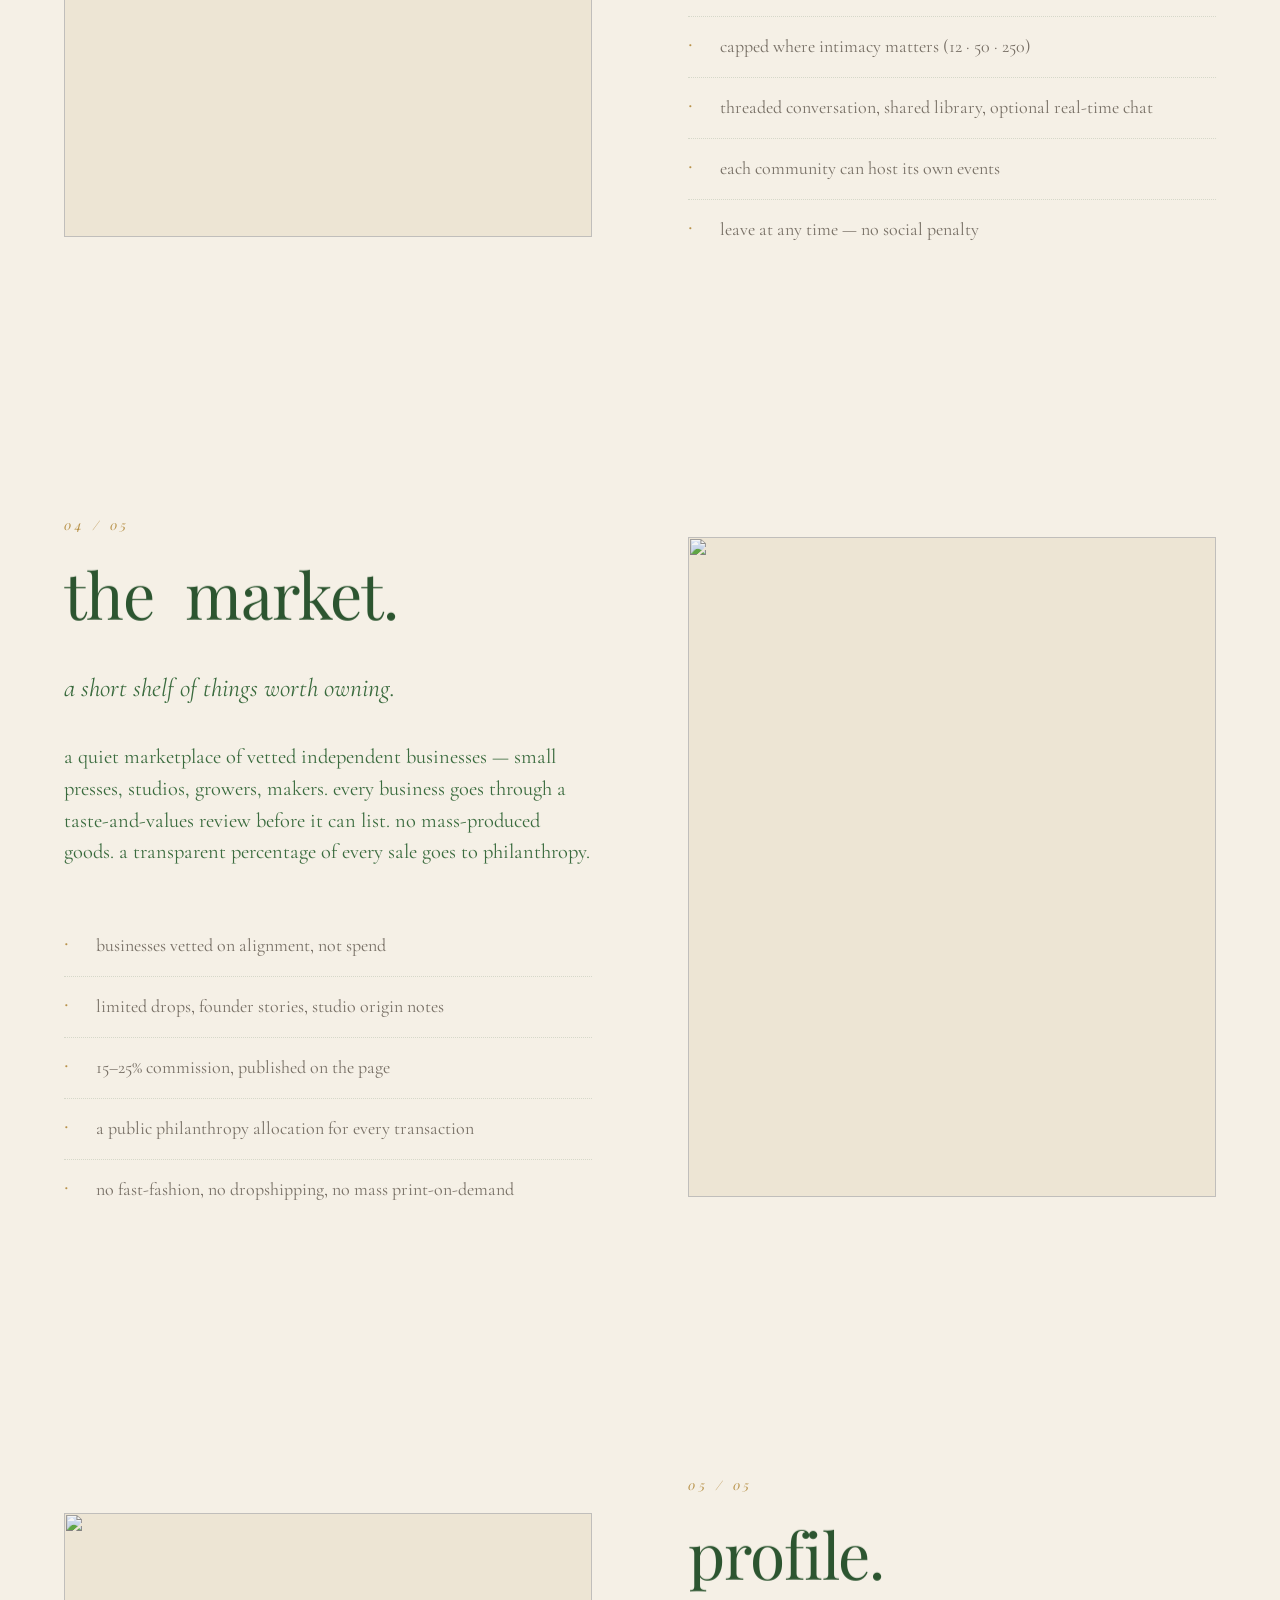
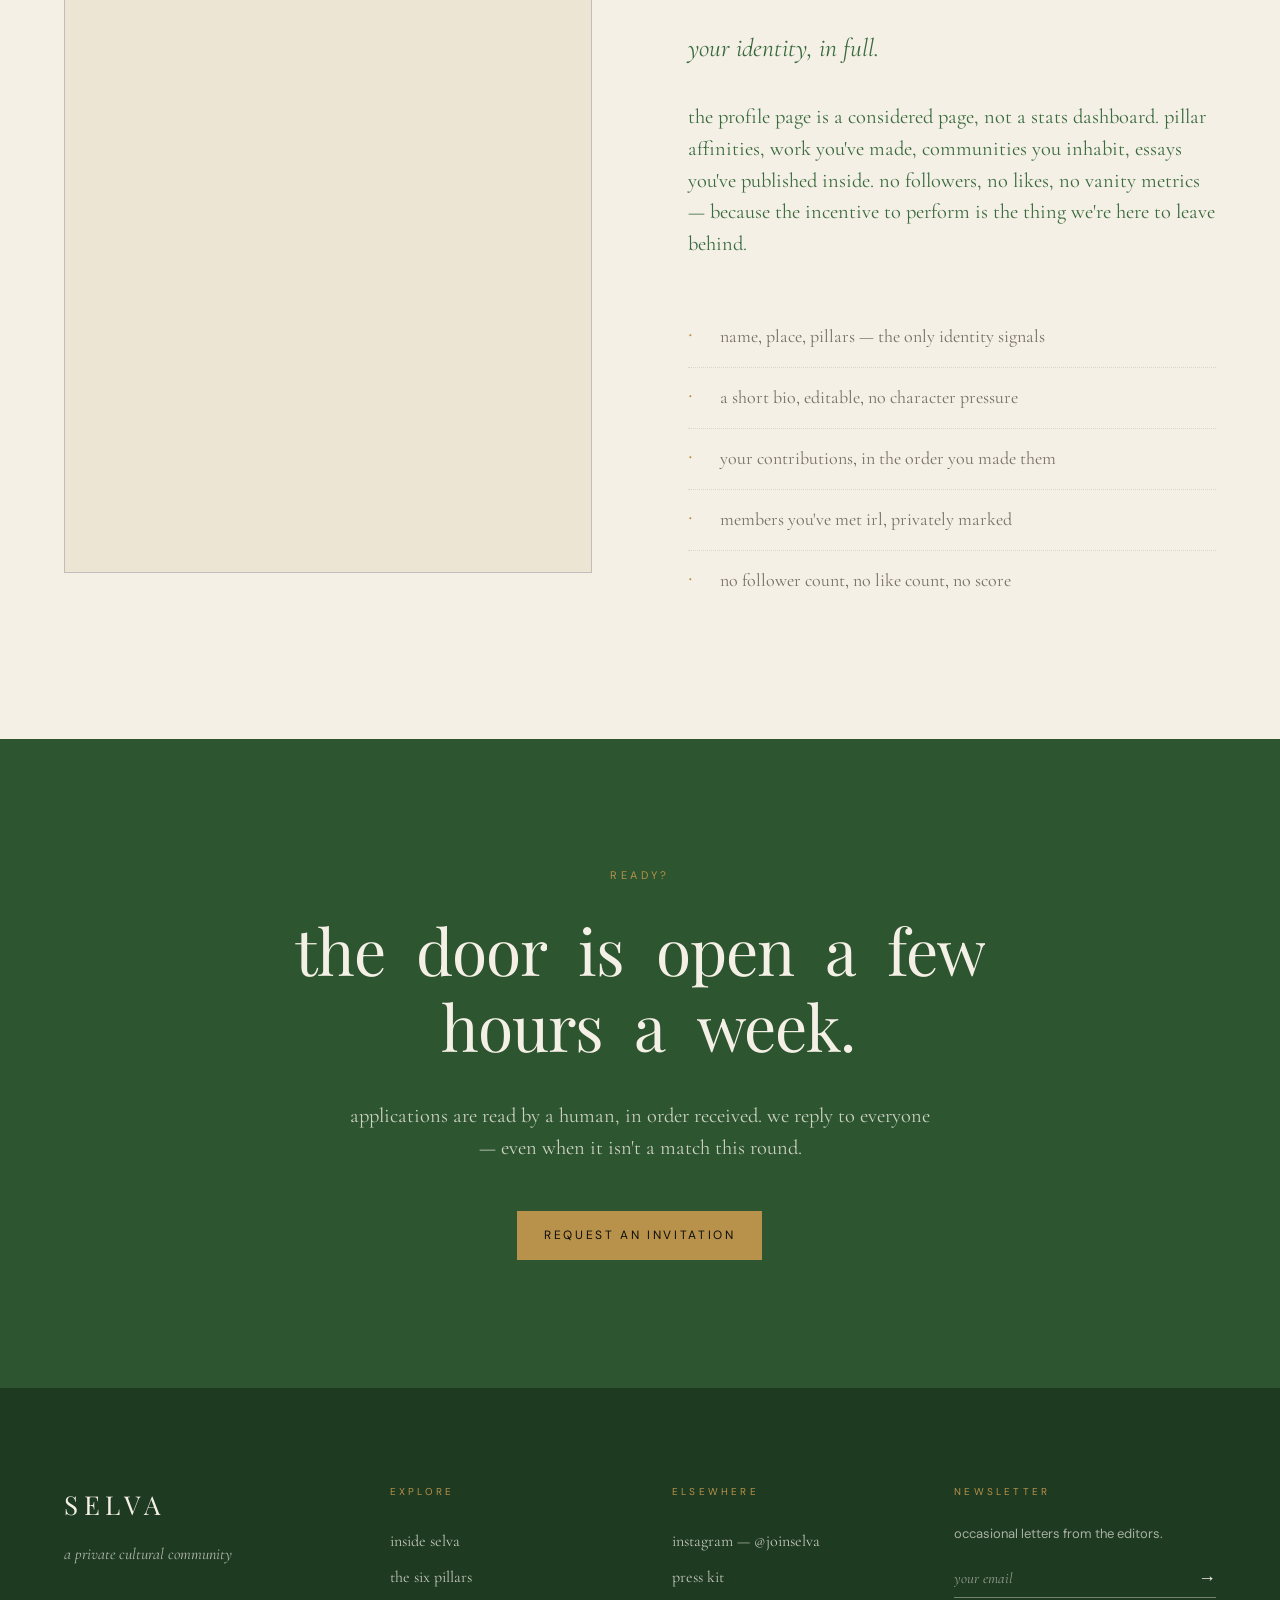
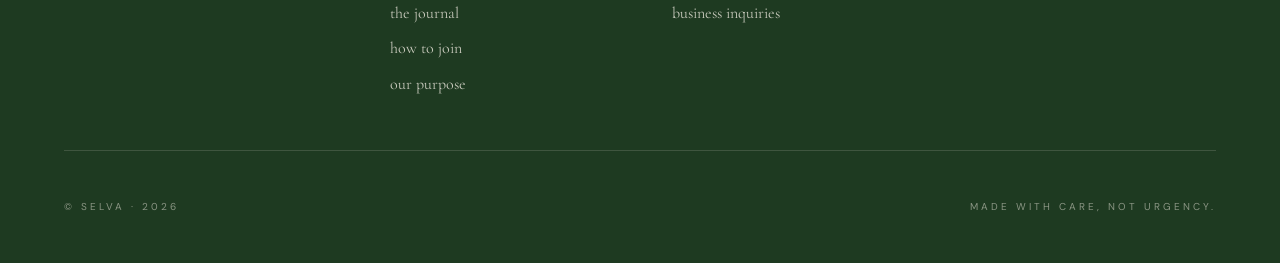
==== commit 573c7f01: "Purge Alpine/cold imagery; swap to tropical/warm + unify with editorial tint - Home hero bg: Alpine " ====
--- a/inside.html
+++ b/inside.html
@@ -48,7 +48,7 @@
   <!-- 01 · home -->
   <section id="home" class="surface">
     <div class="surface-media">
-      <img src="https://images.unsplash.com/photo-1519681393784-d120267933ba?auto=format&fit=crop&w=1600&q=85" alt="">
+      <img src="https://images.unsplash.com/photo-1516979187457-637abb4f9353?auto=format&fit=crop&w=1600&q=85" alt="">
     </div>
     <div class="surface-copy">
       <p class="surface-num">01 / 05</p>
@@ -89,7 +89,7 @@
   <!-- 03 · communities -->
   <section id="communities" class="surface">
     <div class="surface-media">
-      <img src="https://images.unsplash.com/photo-1515187029135-18ee286d815b?auto=format&fit=crop&w=1600&q=85" alt="">
+      <img src="https://images.unsplash.com/photo-1414235077428-338989a2e8c0?auto=format&fit=crop&w=1600&q=85" alt="">
     </div>
     <div class="surface-copy">
       <p class="surface-num">03 / 05</p>
@@ -122,14 +122,14 @@
       </ul>
     </div>
     <div class="surface-media">
-      <img src="https://images.unsplash.com/photo-1441984904996-e0b6ba687e04?auto=format&fit=crop&w=1600&q=85" alt="">
+      <img src="https://images.unsplash.com/photo-1513364776144-60967b0f800f?auto=format&fit=crop&w=1600&q=85" alt="">
     </div>
   </section>
 
   <!-- 05 · profile -->
   <section id="profile" class="surface">
     <div class="surface-media">
-      <img src="https://images.unsplash.com/photo-1507003211169-0a1dd7228f2d?auto=format&fit=crop&w=1600&q=85" alt="">
+      <img src="https://images.unsplash.com/photo-1516979187457-637abb4f9353?auto=format&fit=crop&w=1600&q=85" alt="">
     </div>
     <div class="surface-copy">
       <p class="surface-num">05 / 05</p>
--- a/css/styles.css
+++ b/css/styles.css
@@ -46,6 +46,78 @@
 .lenis.lenis-smooth { scroll-behavior: auto !important; }
 .lenis.lenis-smooth [data-lenis-prevent] { overscroll-behavior: contain; }
 
+/* ========== page loader ========== */
+.loader {
+  position: fixed;
+  inset: 0;
+  z-index: 999;
+  background: var(--near-black);
+  display: flex;
+  align-items: center;
+  justify-content: center;
+  color: var(--cream);
+  transition: transform 1100ms cubic-bezier(0.77, 0, 0.18, 1);
+  will-change: transform;
+}
+.loader.is-done {
+  transform: translateY(-100%);
+}
+.loader-inner {
+  position: relative;
+  text-align: center;
+  padding: 0 var(--gutter);
+  width: 100%;
+  max-width: 900px;
+  display: flex;
+  align-items: center;
+  justify-content: space-between;
+  gap: var(--space-5);
+}
+.loader-count {
+  font-family: 'Playfair Display', serif;
+  font-style: italic;
+  font-weight: 400;
+  font-size: clamp(72px, 12vw, 180px);
+  line-height: 1;
+  color: var(--gold);
+  letter-spacing: -0.02em;
+  min-width: 3ch;
+  text-align: left;
+  transition: color 200ms var(--ease);
+}
+.loader-mark {
+  font-family: 'Playfair Display', serif;
+  font-weight: 400;
+  font-size: clamp(24px, 3vw, 42px);
+  letter-spacing: 0.3em;
+  color: var(--cream);
+  opacity: 0;
+  transform: translateY(20px);
+  animation: loaderMark 900ms var(--ease) 800ms forwards;
+}
+@keyframes loaderMark { to { opacity: 1; transform: none; } }
+.loader-line {
+  position: absolute;
+  bottom: -60px;
+  left: 0;
+  height: 2px;
+  width: 100%;
+  background: color-mix(in srgb, var(--cream) 20%, transparent);
+  overflow: hidden;
+}
+.loader-line::after {
+  content: '';
+  position: absolute;
+  inset: 0;
+  background: var(--gold);
+  transform: scaleX(0);
+  transform-origin: left;
+  animation: loaderLine 2400ms cubic-bezier(0.77, 0, 0.18, 1) forwards;
+}
+@keyframes loaderLine { to { transform: scaleX(1); } }
+body.is-loaded { overflow: auto; }
+body:not(.is-loaded) { overflow: hidden; }
+
 /* ========== scroll progress ========== */
 .scroll-progress {
   position: fixed;
@@ -56,7 +128,106 @@
   z-index: 100;
   transition: width 120ms linear;
   pointer-events: none;
-}
+  mix-blend-mode: difference;
+}
+
+/* ========== custom cursor ========== */
+.cursor {
+  position: fixed;
+  top: 0; left: 0;
+  pointer-events: none;
+  z-index: 200;
+  mix-blend-mode: difference;
+  opacity: 0;
+  transition: opacity 300ms var(--ease);
+}
+.cursor.is-on { opacity: 1; }
+.cursor-dot {
+  position: fixed;
+  top: -3px; left: -3px;
+  width: 6px; height: 6px;
+  background: var(--cream);
+  border-radius: 50%;
+  transform: translate3d(0,0,0);
+}
+.cursor-ring {
+  position: fixed;
+  top: -20px; left: -20px;
+  width: 40px; height: 40px;
+  border: 1px solid var(--cream);
+  border-radius: 50%;
+  transform: translate3d(0,0,0);
+  transition: width 280ms var(--ease), height 280ms var(--ease), top 280ms var(--ease), left 280ms var(--ease), border-color 280ms var(--ease);
+}
+.cursor.is-active .cursor-ring {
+  width: 80px; height: 80px;
+  top: -40px; left: -40px;
+  border-color: var(--gold);
+}
+@media (hover: none), (pointer: coarse) { .cursor { display: none; } }
+body.cursor-on * { cursor: none !important; }
+
+/* magnetic + performant transitions */
+.btn, .btn-text, a[data-magnetic] {
+  display: inline-block;
+  will-change: transform;
+  transition: transform 300ms var(--ease), background 280ms var(--ease), color 280ms var(--ease), border-color 280ms var(--ease);
+}
+
+/* ========== SCROLL REVEAL SYSTEM ========== */
+
+/* split-text: each word is a masked line */
+.split-line { display: inline-block; overflow: hidden; vertical-align: baseline; padding-bottom: 0.12em; margin-bottom: -0.12em; }
+.split-word {
+  display: inline-block;
+  transform: translateY(105%);
+  transition: transform 1100ms cubic-bezier(0.22, 1, 0.36, 1);
+  will-change: transform;
+}
+.is-inview .split-word { transform: none; }
+.split-line + .split-line { margin-left: 0.25em; }
+
+/* simple fade-up for paragraphs, CTAs, grid items */
+.fade-up {
+  opacity: 0;
+  transform: translateY(32px);
+  transition: opacity 900ms cubic-bezier(0.22, 1, 0.36, 1), transform 900ms cubic-bezier(0.22, 1, 0.36, 1);
+  will-change: opacity, transform;
+}
+.fade-up.is-inview { opacity: 1; transform: none; }
+
+/* staggered children (children auto-delay on index) */
+[data-stagger] .fade-up { transition-delay: calc(var(--i, 0) * 90ms); }
+[data-stagger] .split-line .split-word { transition-delay: calc(var(--i, 0) * 60ms); }
+
+/* image clip-path reveal (wipe up from bottom) */
+.img-reveal {
+  overflow: hidden;
+  position: relative;
+}
+.img-reveal > img,
+.img-reveal > .img-inner {
+  clip-path: inset(100% 0 0 0);
+  transform: scale(1.12);
+  transition: clip-path 1400ms cubic-bezier(0.77, 0, 0.18, 1), transform 1800ms cubic-bezier(0.22, 1, 0.36, 1);
+  will-change: clip-path, transform;
+}
+.img-reveal.is-inview > img,
+.img-reveal.is-inview > .img-inner { clip-path: inset(0 0 0 0); transform: scale(1); }
+
+/* hover filter treatment on editorial images */
+.img-hover { transition: filter 600ms var(--ease); filter: saturate(0.82) contrast(1.05) sepia(0.08); }
+a:hover .img-hover, .pillar:hover .img-hover, .issue-card:hover .img-hover, .fh-card:hover .img-hover, .latest-card:hover .img-hover, .j-card:hover .img-hover { filter: saturate(1.08) contrast(1.02) sepia(0); }
+
+/* warm/editorial treatment on ALL editorial imagery — unifies stock photos into a brand look */
+.fh-img img, .lc-img img, .j-img img, .jf-img img, .pc-media img, .surface-media img, .pillar-img img, .hh-bg img, .edhero-bg img, .promo-bg img, .quote-bg img, .card-bg img, .cta-bg img, .story-bg img, .intro-figure img, .story-figure img {
+  filter: saturate(0.85) contrast(1.06) sepia(0.06) brightness(0.96);
+}
+/* darker backgrounds keep their brightness treatment */
+.edhero-bg img, .promo-bg img, .quote-bg img, .card-bg img, .cta-bg img, .story-bg img { filter: brightness(0.52) saturate(0.88) contrast(1.08) sepia(0.08); }
+
+/* parallax image container — JS writes --py */
+.parallax-img img { transform: translate3d(0, var(--py, 0px), 0) scale(1.08); transition: none; }
 
 /* ========== site nav ========== */
 .site-nav {
@@ -489,6 +660,728 @@
   color: color-mix(in srgb, var(--cream) 50%, transparent);
 }
 
+/* ========== cinematic scroll story ========== */
+.story {
+  position: relative;
+  height: 400vh; /* 4 chapters × 100vh */
+  background: var(--near-black);
+}
+.story-sticky {
+  position: sticky;
+  top: 0;
+  height: 100vh;
+  overflow: hidden;
+  color: var(--cream);
+}
+.story-bg {
+  position: absolute;
+  inset: 0;
+  opacity: 0;
+  transition: opacity 900ms var(--ease), transform 3000ms var(--ease);
+  will-change: opacity, transform;
+}
+.story-bg.is-active { opacity: 1; transform: scale(1.02); }
+.story-bg img {
+  width: 100%; height: 100%;
+  object-fit: cover;
+  filter: brightness(0.55) saturate(0.82) contrast(1.08);
+  transform: scale(1.08);
+}
+.story-grain {
+  position: absolute; inset: 0;
+  opacity: 0.08;
+  pointer-events: none;
+  background-image:
+    radial-gradient(#fff 0.5px, transparent 0.5px),
+    radial-gradient(#fff 0.5px, transparent 0.5px);
+  background-size: 3px 3px, 5px 5px;
+  background-position: 0 0, 1.5px 2.5px;
+  mix-blend-mode: overlay;
+}
+.story-vignette {
+  position: absolute; inset: 0;
+  background:
+    radial-gradient(ellipse 90% 70% at 50% 50%, transparent 30%, rgba(14,14,14,0.55) 100%),
+    linear-gradient(to bottom, rgba(14,14,14,0.25) 0%, rgba(14,14,14,0) 35%, rgba(14,14,14,0.6) 100%);
+  pointer-events: none;
+}
+
+.story-ui {
+  position: absolute;
+  top: 50%;
+  right: var(--gutter);
+  transform: translateY(-50%);
+  z-index: 3;
+}
+.story-rail {
+  display: flex;
+  flex-direction: column;
+  gap: var(--space-3);
+  align-items: flex-end;
+  font-size: 10px;
+  letter-spacing: 0.32em;
+  text-transform: uppercase;
+  color: color-mix(in srgb, var(--cream) 72%, transparent);
+}
+.sr-count {
+  font-family: 'Playfair Display', serif;
+  font-style: italic;
+  font-size: 28px;
+  letter-spacing: 0;
+  color: var(--cream);
+  text-transform: none;
+  display: flex;
+  align-items: baseline;
+  gap: 4px;
+}
+.sr-cur { color: var(--gold); min-width: 2ch; text-align: right; }
+.sr-count em { font-style: normal; color: color-mix(in srgb, var(--cream) 45%, transparent); font-size: 14px; font-family: 'DM Sans', sans-serif; font-weight: 400; }
+.sr-track {
+  width: 2px;
+  height: 180px;
+  background: color-mix(in srgb, var(--cream) 20%, transparent);
+  position: relative;
+  overflow: hidden;
+}
+.sr-fill {
+  position: absolute;
+  top: 0; left: 0; right: 0;
+  height: 25%;
+  background: var(--gold);
+  transition: height 600ms var(--ease);
+  will-change: height;
+}
+
+.story-panels {
+  position: absolute;
+  inset: 0;
+  display: flex;
+  align-items: center;
+  padding: 0 var(--gutter);
+  z-index: 2;
+}
+.story-panel {
+  position: absolute;
+  top: 50%;
+  left: var(--gutter);
+  right: 25%;
+  transform: translateY(-50%) translateY(30px);
+  max-width: 880px;
+  opacity: 0;
+  transition: opacity 900ms var(--ease), transform 1200ms var(--ease);
+  pointer-events: none;
+}
+.story-panel.is-active {
+  opacity: 1;
+  transform: translateY(-50%) translateY(0);
+  pointer-events: auto;
+}
+.sp-num {
+  font-family: 'Playfair Display', serif;
+  font-style: italic;
+  font-size: clamp(72px, 11vw, 180px);
+  font-weight: 400;
+  line-height: 1;
+  color: var(--gold);
+  letter-spacing: -0.04em;
+  margin-bottom: var(--space-3);
+}
+.sp-head {
+  font-family: 'Playfair Display', serif;
+  font-weight: 400;
+  font-size: clamp(40px, 6.5vw, 96px);
+  line-height: 1.02;
+  letter-spacing: -0.02em;
+  color: var(--cream);
+  margin-bottom: var(--space-4);
+  max-width: 18ch;
+}
+.sp-lede {
+  font-family: 'Cormorant Garamond', serif;
+  font-style: italic;
+  font-size: clamp(19px, 1.8vw, 26px);
+  line-height: 1.5;
+  color: color-mix(in srgb, var(--cream) 84%, transparent);
+  max-width: 58ch;
+  margin-bottom: var(--space-5);
+}
+.story-panel .btn-gold { pointer-events: auto; }
+
+@media (max-width: 900px) {
+  .story { height: auto; }
+  .story-sticky { position: relative; top: auto; height: auto; min-height: auto; padding: 0; }
+  .story-panels { position: relative; flex-direction: column; padding: 0; }
+  .story-panel {
+    position: relative;
+    top: auto;
+    left: 0;
+    right: 0;
+    transform: none;
+    opacity: 1;
+    pointer-events: auto;
+    padding: var(--space-8) var(--gutter);
+    border-bottom: 1px solid color-mix(in srgb, var(--cream) 14%, transparent);
+  }
+  .story-bg { position: absolute; opacity: 1; }
+  .story-bg:not(:first-child) { display: none; }
+  .story-ui { display: none; }
+}
+
+/* ========== pillar marquee ========== */
+.pillar-marquee {
+  overflow: hidden;
+  background: var(--near-black);
+  color: var(--cream);
+  border-top: 1px solid color-mix(in srgb, var(--cream) 15%, transparent);
+  border-bottom: 1px solid color-mix(in srgb, var(--cream) 15%, transparent);
+  padding: var(--space-3) 0;
+  position: relative;
+}
+.pm-track {
+  display: flex;
+  gap: var(--space-5);
+  width: max-content;
+  white-space: nowrap;
+  animation: pmScroll 55s linear infinite;
+  will-change: transform;
+}
+.pm-track:hover { animation-play-state: paused; }
+.pm-item {
+  font-family: 'Playfair Display', serif;
+  font-style: italic;
+  font-weight: 400;
+  font-size: clamp(28px, 3.4vw, 52px);
+  color: var(--cream);
+  letter-spacing: 0.01em;
+}
+.pm-dot {
+  color: var(--gold) !important;
+  font-size: clamp(18px, 2.2vw, 28px) !important;
+  align-self: center;
+  font-style: normal !important;
+  font-family: 'DM Sans', sans-serif !important;
+}
+@keyframes pmScroll {
+  from { transform: translateX(0); }
+  to { transform: translateX(-50%); }
+}
+@media (prefers-reduced-motion: reduce) { .pm-track { animation: none; } }
+
+/* ========== nav: shrink on scroll ========== */
+.site-nav {
+  transition: height 320ms var(--ease), background 320ms var(--ease), border-color 320ms var(--ease);
+}
+.site-nav.is-compact {
+  height: 56px;
+  background: color-mix(in srgb, var(--cream) 96%, transparent);
+  border-bottom-color: color-mix(in srgb, var(--forest) 22%, transparent);
+}
+.site-nav-home.is-compact { top: 0; }
+body.home.is-scrolled .issue-banner { transform: translateY(-100%); }
+.issue-banner { transition: transform 380ms var(--ease); }
+
+/* ========== card tilt (3D on hover) ========== */
+.fh-card, .issue-card, .latest-card, .j-card {
+  transform-style: preserve-3d;
+  transition: transform 400ms var(--ease), background 300ms var(--ease);
+  will-change: transform;
+}
+
+/* ========== HOME (editorial) ========== */
+.issue-banner {
+  display: flex;
+  align-items: center;
+  justify-content: center;
+  gap: var(--space-3);
+  padding: 8px var(--gutter);
+  background: var(--near-black);
+  color: var(--cream);
+  font-size: 10px;
+  letter-spacing: 0.32em;
+  text-transform: uppercase;
+  position: sticky; top: 0;
+  z-index: 60;
+}
+.issue-banner .ib-dot { color: var(--gold); font-size: 8px; }
+@media (max-width: 700px) { .issue-banner .ib-hide { display: none; } }
+
+/* home: nav sits below banner */
+body.home { padding-top: 0; }
+.site-nav-home { top: 28px; }
+
+.edhero {
+  position: relative;
+  min-height: 90vh;
+  display: flex;
+  align-items: center;
+  padding: calc(var(--nav-h) + 60px) var(--gutter) var(--space-7);
+  overflow: hidden;
+  color: var(--cream);
+}
+.edhero-bg { position: absolute; inset: 0; z-index: 0; }
+.edhero-bg img { width: 100%; height: 100%; object-fit: cover; filter: brightness(0.42) saturate(0.9) contrast(1.05); }
+.edhero-overlay {
+  position: absolute; inset: 0;
+  background:
+    linear-gradient(140deg, rgba(14,14,14,0.75) 0%, rgba(14,14,14,0.45) 45%, rgba(14,14,14,0.2) 100%),
+    linear-gradient(to bottom, transparent 55%, rgba(14,14,14,0.65) 100%);
+}
+.edhero-grid {
+  position: relative;
+  z-index: 1;
+  width: 100%;
+  max-width: var(--max);
+  margin: 0 auto;
+  display: grid;
+  grid-template-columns: 120px 1fr 120px;
+  gap: var(--space-5);
+  align-items: center;
+}
+.edhero-side {
+  font-family: 'Playfair Display', serif;
+  font-style: italic;
+  font-size: 14px;
+  letter-spacing: 0.22em;
+  color: color-mix(in srgb, var(--cream) 65%, transparent);
+  display: flex;
+  flex-direction: column;
+  gap: var(--space-2);
+  writing-mode: vertical-rl;
+  transform: rotate(180deg);
+  justify-self: center;
+}
+.edhero-side-r { transform: rotate(0); writing-mode: horizontal-tb; }
+.edhero-side-r p { letter-spacing: 0.22em; font-size: 10px; text-transform: uppercase; font-style: normal; text-align: right; }
+.edhero-inner { max-width: 780px; }
+.edhero-kicker {
+  font-family: 'Cormorant Garamond', serif;
+  font-style: italic;
+  font-size: 16px;
+  color: var(--gold);
+  margin-bottom: var(--space-3);
+}
+.edhero-head {
+  font-family: 'Playfair Display', serif;
+  font-weight: 400;
+  font-size: clamp(44px, 6.5vw, 92px);
+  line-height: 1.02;
+  letter-spacing: -0.025em;
+  color: var(--cream);
+  margin-bottom: var(--space-4);
+  max-width: 22ch;
+}
+.edhero-lede {
+  font-family: 'Cormorant Garamond', serif;
+  font-style: italic;
+  font-size: clamp(18px, 1.6vw, 23px);
+  line-height: 1.55;
+  color: color-mix(in srgb, var(--cream) 86%, transparent);
+  max-width: 60ch;
+  margin-bottom: var(--space-5);
+}
+.edhero-ctas { display: flex; gap: var(--space-4); align-items: center; flex-wrap: wrap; }
+.edhero-ctas .btn-text { color: var(--cream); border-bottom-color: color-mix(in srgb, var(--cream) 75%, transparent); }
+.edhero-ctas .btn-text:hover { color: var(--gold); }
+
+/* editor's letter */
+.block-editor {
+  border-top: 1px solid color-mix(in srgb, var(--forest) 15%, transparent);
+}
+.editor-grid {
+  display: grid;
+  grid-template-columns: 1fr 1.8fr;
+  gap: var(--space-6);
+  align-items: start;
+}
+.editor-grid .h2 { max-width: 16ch; }
+.editor-body p {
+  font-family: 'Cormorant Garamond', serif;
+  font-size: clamp(19px, 1.5vw, 23px);
+  line-height: 1.6;
+  color: var(--forest-mid);
+  margin-bottom: var(--space-3);
+  max-width: 64ch;
+}
+.editor-body .drop .dc {
+  float: left;
+  font-family: 'Playfair Display', serif;
+  font-style: italic;
+  font-size: 5em;
+  line-height: 0.85;
+  padding: 10px 14px 0 0;
+  color: var(--forest);
+}
+.editor-sign {
+  font-family: 'Playfair Display', serif;
+  font-style: italic;
+  font-size: 16px !important;
+  color: var(--warm-grey) !important;
+  margin-top: var(--space-4);
+}
+
+/* feature number marker */
+.fh-marker {
+  display: flex;
+  align-items: baseline;
+  gap: var(--space-3);
+  margin-bottom: var(--space-4);
+}
+.fh-num {
+  font-family: 'Playfair Display', serif;
+  font-style: italic;
+  font-size: clamp(64px, 8vw, 120px);
+  font-weight: 400;
+  line-height: 1;
+  color: var(--gold);
+  letter-spacing: -0.02em;
+}
+.fh-label {
+  font-size: 11px;
+  letter-spacing: 0.32em;
+  text-transform: uppercase;
+  color: var(--forest-mid);
+  border-left: 1px solid color-mix(in srgb, var(--forest) 25%, transparent);
+  padding-left: var(--space-2);
+  height: 1em;
+}
+
+.block-featured-home { padding-top: var(--space-5); }
+.fh-card {
+  display: grid;
+  grid-template-columns: 1.2fr 1fr;
+  gap: var(--space-6);
+  align-items: center;
+  transition: transform 500ms var(--ease);
+}
+.fh-card:hover { transform: translateY(-4px); }
+.fh-img {
+  aspect-ratio: 4 / 5;
+  overflow: hidden;
+  background: var(--cream-warm);
+}
+.fh-img img {
+  width: 100%; height: 100%;
+  object-fit: cover;
+  filter: saturate(0.92);
+  transition: transform 1400ms var(--ease), filter 600ms var(--ease);
+}
+.fh-card:hover .fh-img img { transform: scale(1.04); filter: saturate(1); }
+.fh-pillar {
+  font-size: 10px;
+  letter-spacing: 0.32em;
+  text-transform: uppercase;
+  color: var(--gold);
+  margin-bottom: var(--space-3);
+}
+.fh-title {
+  font-family: 'Playfair Display', serif;
+  font-weight: 400;
+  font-size: clamp(36px, 5vw, 68px);
+  line-height: 1.02;
+  letter-spacing: -0.02em;
+  color: var(--forest);
+  margin-bottom: var(--space-3);
+}
+.fh-dek {
+  font-family: 'Cormorant Garamond', serif;
+  font-size: clamp(18px, 1.4vw, 21px);
+  line-height: 1.55;
+  color: var(--warm-grey);
+  margin-bottom: var(--space-4);
+  max-width: 54ch;
+}
+.fh-meta {
+  display: flex;
+  gap: var(--space-2);
+  font-size: 11px;
+  letter-spacing: 0.22em;
+  text-transform: uppercase;
+  color: var(--warm-grey);
+  flex-wrap: wrap;
+}
+
+/* ornament rule */
+.or-rule {
+  border: 0;
+  margin: var(--space-5) 0;
+  height: 20px;
+  background:
+    linear-gradient(to right, transparent 40%, color-mix(in srgb, var(--forest) 30%, transparent) 40%, color-mix(in srgb, var(--forest) 30%, transparent) 45%, transparent 45%, transparent 55%, color-mix(in srgb, var(--forest) 30%, transparent) 55%, color-mix(in srgb, var(--forest) 30%, transparent) 60%, transparent 60%);
+  background-repeat: no-repeat;
+  background-size: 100% 1px;
+  background-position: center;
+  position: relative;
+}
+.or-rule::before {
+  content: '✦';
+  position: absolute;
+  top: 50%; left: 50%;
+  transform: translate(-50%, -55%);
+  color: var(--gold);
+  background: var(--cream);
+  padding: 0 12px;
+  font-size: 14px;
+}
+
+/* pull quote */
+.block-pullquote {
+  max-width: 1000px;
+  margin: 0 auto;
+  padding: var(--space-7) var(--gutter);
+  text-align: center;
+}
+.pq-mark {
+  font-family: 'Playfair Display', serif;
+  font-style: italic;
+  font-size: 120px;
+  line-height: 0.6;
+  color: var(--gold);
+  margin-bottom: var(--space-3);
+}
+.pq-text {
+  font-family: 'Playfair Display', serif;
+  font-style: italic;
+  font-weight: 400;
+  font-size: clamp(36px, 5.5vw, 72px);
+  line-height: 1.12;
+  letter-spacing: -0.01em;
+  color: var(--forest);
+  max-width: 18ch;
+  margin: 0 auto var(--space-4);
+}
+.pq-cite {
+  display: block;
+  font-family: 'DM Sans', sans-serif;
+  font-style: normal;
+  font-size: 11px;
+  letter-spacing: 0.32em;
+  text-transform: uppercase;
+  color: var(--warm-grey);
+}
+.pq-cite a { color: var(--forest); border-bottom: 1px solid currentColor; }
+
+/* in this issue */
+.issue-grid {
+  display: grid;
+  grid-template-columns: 1fr 1fr;
+  gap: 0;
+  border-top: 1px solid color-mix(in srgb, var(--forest) 25%, transparent);
+  border-left: 1px solid color-mix(in srgb, var(--forest) 25%, transparent);
+}
+.issue-card {
+  padding: var(--space-5);
+  border-right: 1px solid color-mix(in srgb, var(--forest) 25%, transparent);
+  border-bottom: 1px solid color-mix(in srgb, var(--forest) 25%, transparent);
+  display: flex;
+  flex-direction: column;
+  min-height: 280px;
+  transition: background 300ms var(--ease);
+}
+.issue-card:hover { background: var(--cream-warm); }
+.ic-pillar {
+  font-size: 10px;
+  letter-spacing: 0.32em;
+  text-transform: uppercase;
+  color: var(--gold);
+  margin-bottom: var(--space-3);
+}
+.ic-title {
+  font-family: 'Playfair Display', serif;
+  font-weight: 400;
+  font-size: clamp(24px, 2.4vw, 34px);
+  line-height: 1.08;
+  letter-spacing: -0.01em;
+  color: var(--forest);
+  margin-bottom: var(--space-3);
+}
+.ic-dek {
+  font-family: 'Cormorant Garamond', serif;
+  font-size: 17px;
+  line-height: 1.55;
+  color: var(--warm-grey);
+  margin-bottom: var(--space-3);
+}
+.ic-meta {
+  display: flex;
+  gap: var(--space-2);
+  margin-top: auto;
+  font-size: 11px;
+  letter-spacing: 0.22em;
+  text-transform: uppercase;
+  color: var(--warm-grey);
+}
+.ic-meta span:first-child::after { content: '·'; margin-left: var(--space-2); color: var(--gold); }
+
+.issue-foot {
+  display: flex;
+  justify-content: space-between;
+  align-items: center;
+  padding-top: var(--space-4);
+  flex-wrap: wrap;
+  gap: var(--space-3);
+}
+.issue-foot-fine {
+  font-size: 11px;
+  letter-spacing: 0.22em;
+  text-transform: uppercase;
+  color: var(--warm-grey);
+}
+
+/* pillar index */
+.block-pillar-index .h2 { margin-top: var(--space-3); }
+.pindex {
+  list-style: none;
+  border-top: 1px solid color-mix(in srgb, var(--forest) 25%, transparent);
+  margin-top: var(--space-5);
+}
+.pindex li { border-bottom: 1px solid color-mix(in srgb, var(--forest) 14%, transparent); }
+.pindex a {
+  display: grid;
+  grid-template-columns: 64px 1.2fr 1.8fr auto;
+  gap: var(--space-5);
+  align-items: baseline;
+  padding: var(--space-4) 0;
+  transition: padding 300ms var(--ease);
+}
+.pindex a:hover { padding-left: var(--space-3); }
+.pi-num {
+  font-family: 'Playfair Display', serif;
+  font-style: italic;
+  font-size: clamp(28px, 2.6vw, 40px);
+  color: var(--gold);
+  line-height: 1;
+}
+.pi-name {
+  font-family: 'Playfair Display', serif;
+  font-weight: 400;
+  font-size: clamp(22px, 2.2vw, 32px);
+  color: var(--forest);
+  transition: color 300ms var(--ease);
+}
+.pindex a:hover .pi-name { color: var(--gold); }
+.pi-dek {
+  font-family: 'Cormorant Garamond', serif;
+  font-style: italic;
+  font-size: 17px;
+  line-height: 1.45;
+  color: var(--warm-grey);
+}
+.pi-more {
+  font-size: 10px;
+  letter-spacing: 0.3em;
+  text-transform: uppercase;
+  color: var(--forest-mid);
+  justify-self: end;
+  white-space: nowrap;
+  transition: color 300ms var(--ease), transform 300ms var(--ease);
+}
+.pindex a:hover .pi-more { color: var(--gold); transform: translateX(6px); }
+
+/* membership ad (vintage) */
+.block-memad {
+  padding: var(--space-7) var(--gutter);
+  max-width: var(--max);
+  margin: 0 auto;
+}
+.memad-frame {
+  border: 1px solid var(--forest);
+  padding: var(--space-5) var(--space-6);
+  position: relative;
+  background: var(--cream);
+}
+.memad-frame::before,
+.memad-frame::after {
+  content: '';
+  position: absolute;
+  inset: 4px;
+  border: 1px solid color-mix(in srgb, var(--forest) 25%, transparent);
+  pointer-events: none;
+}
+.memad-head {
+  display: flex;
+  justify-content: space-between;
+  align-items: center;
+  padding-bottom: var(--space-3);
+  border-bottom: 1px solid color-mix(in srgb, var(--forest) 25%, transparent);
+  margin-bottom: var(--space-4);
+}
+.memad-stamp {
+  font-size: 10px;
+  letter-spacing: 0.32em;
+  text-transform: uppercase;
+  color: var(--warm-grey);
+}
+.memad-price {
+  font-family: 'Playfair Display', serif;
+  font-style: italic;
+  font-size: 18px;
+  color: var(--forest);
+}
+.memad-body { text-align: center; padding: var(--space-5) 0; max-width: 780px; margin: 0 auto; }
+.memad-title {
+  font-family: 'Playfair Display', serif;
+  font-weight: 500;
+  font-size: clamp(36px, 5vw, 64px);
+  line-height: 1.05;
+  color: var(--forest);
+  margin-bottom: var(--space-3);
+}
+.memad-lede {
+  font-family: 'Cormorant Garamond', serif;
+  font-style: italic;
+  font-size: clamp(18px, 1.5vw, 22px);
+  line-height: 1.55;
+  color: var(--forest-mid);
+  margin-bottom: var(--space-4);
+}
+.memad-ctas { display: flex; gap: var(--space-3); justify-content: center; flex-wrap: wrap; }
+.btn-ghost-light { color: var(--forest); border-color: var(--forest); }
+.btn-ghost-light:hover { background: var(--forest); color: var(--cream); }
+.memad-foot {
+  display: flex;
+  justify-content: space-between;
+  align-items: center;
+  padding-top: var(--space-3);
+  border-top: 1px solid color-mix(in srgb, var(--forest) 25%, transparent);
+  font-size: 10px;
+  letter-spacing: 0.28em;
+  text-transform: uppercase;
+  color: var(--warm-grey);
+  flex-wrap: wrap;
+  gap: var(--space-2);
+}
+.memad-sig { font-family: 'Playfair Display', serif; font-style: italic; color: var(--forest); letter-spacing: 0; font-size: 14px; text-transform: none; }
+
+/* colophon */
+.block-colophon {
+  border-top: 1px solid color-mix(in srgb, var(--forest) 14%, transparent);
+  padding: var(--space-7) var(--gutter);
+  max-width: var(--max);
+  margin: 0 auto;
+}
+.colophon-grid {
+  display: grid;
+  grid-template-columns: 1fr 1fr;
+  gap: var(--space-6);
+}
+.colophon-line {
+  font-family: 'Cormorant Garamond', serif;
+  font-size: 17px;
+  line-height: 1.6;
+  color: var(--warm-grey);
+  max-width: 44ch;
+}
+.colophon-masthead { border-left: 1px solid color-mix(in srgb, var(--forest) 20%, transparent); padding-left: var(--space-5); }
+.cm-row {
+  display: flex;
+  justify-content: space-between;
+  padding: 8px 0;
+  border-bottom: 1px dotted color-mix(in srgb, var(--forest) 18%, transparent);
+  font-size: 13px;
+  color: var(--forest-mid);
+}
+.cm-role { font-size: 10px; letter-spacing: 0.3em; text-transform: uppercase; color: var(--warm-grey); }
+
 /* ========== page hero (sub-pages) ========== */
 .page-hero {
   padding: calc(var(--nav-h) + var(--space-7)) var(--gutter) var(--space-7);
@@ -596,6 +1489,681 @@
 }
 .surface-list li:last-child { border-bottom: 0; }
 
+/* ========== purpose page ========== */
+.block-manifesto .manifesto-body { max-width: 72ch; }
+.manifesto-body p {
+  font-family: 'Cormorant Garamond', serif;
+  font-size: clamp(20px, 1.8vw, 26px);
+  line-height: 1.55;
+  color: var(--forest-mid);
+  margin-bottom: var(--space-4);
+}
+.manifesto-body .drop .dc {
+  float: left;
+  font-family: 'Playfair Display', serif;
+  font-size: 5em;
+  line-height: 0.85;
+  padding: 8px 12px 0 0;
+  color: var(--forest);
+}
+.manifesto-sign {
+  margin-top: var(--space-5);
+  font-style: italic;
+  color: var(--warm-grey) !important;
+  font-size: 16px !important;
+}
+
+.commitments {
+  list-style: none;
+  border-top: 1px solid color-mix(in srgb, var(--forest) 18%, transparent);
+}
+.commitments li {
+  padding: var(--space-4) 0;
+  border-bottom: 1px solid color-mix(in srgb, var(--forest) 12%, transparent);
+}
+.commitments h3 {
+  font-family: 'Playfair Display', serif;
+  font-weight: 500;
+  font-size: clamp(22px, 2vw, 30px);
+  color: var(--forest);
+  margin-bottom: var(--space-2);
+}
+.commitments p {
+  font-family: 'Cormorant Garamond', serif;
+  font-size: 18px;
+  line-height: 1.55;
+  color: var(--warm-grey);
+  max-width: 72ch;
+}
+
+.is-is-not {
+  display: grid;
+  grid-template-columns: 1fr 1fr;
+  gap: var(--space-7);
+  margin-top: var(--space-6);
+  padding-top: var(--space-5);
+  border-top: 1px solid color-mix(in srgb, var(--forest) 18%, transparent);
+}
+.is-is-not .is-label {
+  font-size: 11px;
+  letter-spacing: 0.32em;
+  text-transform: uppercase;
+  color: var(--forest);
+  padding-bottom: var(--space-2);
+  border-bottom: 1px solid color-mix(in srgb, var(--forest) 25%, transparent);
+  margin-bottom: var(--space-3);
+}
+.is-is-not ul { list-style: none; }
+.is-is-not li {
+  font-family: 'Cormorant Garamond', serif;
+  font-size: clamp(17px, 1.4vw, 20px);
+  line-height: 1.55;
+  color: var(--forest-mid);
+  padding: 10px 0;
+  border-bottom: 1px dotted color-mix(in srgb, var(--forest) 15%, transparent);
+}
+.is-is-not li:last-child { border-bottom: 0; }
+
+.block-philanthropy {
+  background: var(--forest-deep);
+  color: var(--cream);
+  padding: var(--space-8) var(--gutter);
+}
+.philanthropy-inner { max-width: var(--max); margin: 0 auto; }
+.block-philanthropy .eyebrow { color: var(--gold); }
+.phil-stat {
+  display: grid;
+  grid-template-columns: repeat(3, 1fr);
+  gap: var(--space-5);
+  margin-top: var(--space-6);
+  padding-top: var(--space-5);
+  border-top: 1px solid color-mix(in srgb, var(--cream) 18%, transparent);
+}
+.phil-num {
+  font-family: 'Playfair Display', serif;
+  font-style: italic;
+  font-size: clamp(56px, 6vw, 96px);
+  line-height: 1;
+  color: var(--gold);
+  margin-bottom: var(--space-3);
+}
+.phil-label {
+  font-size: 12px;
+  letter-spacing: 0.22em;
+  text-transform: uppercase;
+  color: color-mix(in srgb, var(--cream) 75%, transparent);
+  max-width: 28ch;
+  line-height: 1.5;
+}
+.phil-faq { margin-top: var(--space-6); padding-top: var(--space-5); border-top: 1px solid color-mix(in srgb, var(--cream) 18%, transparent); }
+.phil-faq dl { margin-top: var(--space-3); }
+.phil-faq dl > div {
+  padding: var(--space-3) 0;
+  border-bottom: 1px solid color-mix(in srgb, var(--cream) 12%, transparent);
+}
+.phil-faq dt {
+  font-family: 'Playfair Display', serif;
+  font-weight: 500;
+  font-size: 20px;
+  color: var(--cream);
+  margin-bottom: var(--space-2);
+}
+.phil-faq dd {
+  font-family: 'Cormorant Garamond', serif;
+  font-size: 17px;
+  line-height: 1.55;
+  color: color-mix(in srgb, var(--cream) 80%, transparent);
+  max-width: 72ch;
+}
+
+.story-grid {
+  display: grid;
+  grid-template-columns: 1.1fr 1fr;
+  gap: var(--space-7);
+  align-items: start;
+}
+.story-copy p {
+  font-family: 'Cormorant Garamond', serif;
+  font-size: clamp(18px, 1.4vw, 21px);
+  line-height: 1.6;
+  color: var(--forest-mid);
+  margin-bottom: var(--space-3);
+}
+.story-figure { position: relative; }
+.story-figure img {
+  width: 100%;
+  aspect-ratio: 4 / 5;
+  object-fit: cover;
+}
+.story-figure figcaption {
+  margin-top: var(--space-2);
+  font-family: 'Cormorant Garamond', serif;
+  font-style: italic;
+  font-size: 15px;
+  line-height: 1.5;
+  color: var(--warm-grey);
+  max-width: 46ch;
+}
+
+.block-contact {
+  background: var(--forest);
+  color: var(--cream);
+  padding: var(--space-8) var(--gutter);
+}
+.contact-inner { max-width: var(--max); margin: 0 auto; }
+.block-contact .eyebrow { color: var(--gold); }
+.contact-grid {
+  display: grid;
+  grid-template-columns: repeat(3, 1fr);
+  gap: var(--space-4);
+  margin-top: var(--space-6);
+}
+.contact-card {
+  padding: var(--space-5);
+  border: 1px solid color-mix(in srgb, var(--cream) 20%, transparent);
+  transition: border-color 280ms var(--ease), background 280ms var(--ease);
+}
+.contact-card:hover { border-color: var(--gold); background: color-mix(in srgb, var(--forest-deep) 60%, transparent); }
+.contact-label {
+  font-size: 10px;
+  letter-spacing: 0.32em;
+  text-transform: uppercase;
+  color: var(--gold);
+  margin-bottom: var(--space-3);
+}
+.contact-mail {
+  display: block;
+  font-family: 'Playfair Display', serif;
+  font-style: italic;
+  font-size: clamp(20px, 1.8vw, 24px);
+  color: var(--cream);
+  margin-bottom: var(--space-3);
+  word-break: break-all;
+}
+.contact-mail:hover { color: var(--gold); }
+.contact-fine {
+  font-family: 'Cormorant Garamond', serif;
+  font-size: 16px;
+  line-height: 1.5;
+  color: color-mix(in srgb, var(--cream) 75%, transparent);
+}
+.contact-social {
+  margin-top: var(--space-6);
+  padding-top: var(--space-4);
+  border-top: 1px solid color-mix(in srgb, var(--cream) 18%, transparent);
+  display: flex;
+  flex-wrap: wrap;
+  gap: var(--space-4);
+  font-size: 12px;
+  letter-spacing: 0.22em;
+  text-transform: uppercase;
+  color: color-mix(in srgb, var(--cream) 70%, transparent);
+}
+.contact-social a { color: var(--cream); transition: color 200ms var(--ease); }
+.contact-social a:hover { color: var(--gold); }
+
+/* ========== membership ========== */
+.mem-grid {
+  display: grid;
+  grid-template-columns: repeat(3, 1fr);
+  gap: var(--space-5) var(--space-6);
+  border-top: 1px solid color-mix(in srgb, var(--forest) 18%, transparent);
+  padding-top: var(--space-5);
+}
+.mem-item { padding: var(--space-2) 0; }
+.mem-num {
+  font-family: 'Playfair Display', serif;
+  font-style: italic;
+  font-size: 14px;
+  letter-spacing: 0.2em;
+  color: var(--gold);
+  margin-bottom: var(--space-3);
+}
+.mem-item h3 {
+  font-family: 'Playfair Display', serif;
+  font-weight: 500;
+  font-size: 26px;
+  color: var(--forest);
+  margin-bottom: var(--space-2);
+}
+.mem-item p {
+  font-family: 'Cormorant Garamond', serif;
+  font-size: 17px;
+  line-height: 1.55;
+  color: var(--warm-grey);
+}
+
+.block-pricing {
+  background: var(--forest);
+  color: var(--cream);
+  max-width: none;
+  margin: 0;
+  padding: var(--space-8) var(--gutter);
+}
+.pricing-inner { max-width: var(--max); margin: 0 auto; }
+.block-pricing .eyebrow { color: var(--gold); }
+.price-grid {
+  display: grid;
+  grid-template-columns: 1fr 1fr;
+  gap: var(--space-4);
+  margin-top: var(--space-5);
+}
+.price-card {
+  padding: var(--space-5);
+  border: 1px solid color-mix(in srgb, var(--cream) 22%, transparent);
+  background: color-mix(in srgb, var(--forest-deep) 60%, transparent);
+  position: relative;
+}
+.price-card-featured {
+  background: var(--cream);
+  color: var(--forest);
+  border-color: var(--gold);
+}
+.price-card-featured::before {
+  content: 'preferred';
+  position: absolute;
+  top: -12px;
+  left: var(--space-5);
+  font-size: 10px;
+  letter-spacing: 0.32em;
+  text-transform: uppercase;
+  background: var(--gold);
+  color: var(--near-black);
+  padding: 4px 10px;
+}
+.price-label {
+  font-size: 11px;
+  letter-spacing: 0.32em;
+  text-transform: uppercase;
+  color: var(--gold);
+  margin-bottom: var(--space-3);
+}
+.price-card-featured .price-label { color: var(--forest-mid); }
+.price-num {
+  font-family: 'Playfair Display', serif;
+  font-weight: 400;
+  font-size: clamp(56px, 7vw, 96px);
+  line-height: 1;
+  color: var(--cream);
+  margin-bottom: var(--space-3);
+}
+.price-card-featured .price-num { color: var(--forest); }
+.price-num span {
+  font-family: 'Cormorant Garamond', serif;
+  font-style: italic;
+  font-size: 20px;
+  color: color-mix(in srgb, var(--cream) 60%, transparent);
+  margin-left: 6px;
+  font-weight: 400;
+}
+.price-card-featured .price-num span { color: var(--warm-grey); }
+.price-fine {
+  font-family: 'Cormorant Garamond', serif;
+  font-size: 17px;
+  line-height: 1.5;
+  color: color-mix(in srgb, var(--cream) 78%, transparent);
+  max-width: 36ch;
+}
+.price-card-featured .price-fine { color: var(--warm-grey); }
+.price-note {
+  margin-top: var(--space-5);
+  padding-top: var(--space-4);
+  border-top: 1px solid color-mix(in srgb, var(--cream) 18%, transparent);
+  font-size: 14px;
+  color: color-mix(in srgb, var(--cream) 75%, transparent);
+  max-width: 62ch;
+}
+.price-note strong { color: var(--gold); font-weight: 500; letter-spacing: 0.04em; text-transform: uppercase; font-size: 11px; margin-right: 8px; }
+.price-note a { color: var(--cream); border-bottom: 1px solid currentColor; }
+
+.flow-list {
+  list-style: none;
+  counter-reset: f;
+  border-top: 1px solid color-mix(in srgb, var(--forest) 18%, transparent);
+}
+.flow-list > li {
+  display: grid;
+  grid-template-columns: 80px 1fr;
+  gap: var(--space-4);
+  padding: var(--space-5) 0;
+  border-bottom: 1px solid color-mix(in srgb, var(--forest) 14%, transparent);
+  align-items: baseline;
+}
+.flow-num {
+  font-family: 'Playfair Display', serif;
+  font-style: italic;
+  font-size: 40px;
+  color: var(--gold);
+  line-height: 1;
+}
+.flow-list h3 {
+  font-family: 'Playfair Display', serif;
+  font-weight: 500;
+  font-size: clamp(22px, 2vw, 28px);
+  color: var(--forest);
+  margin-bottom: var(--space-2);
+}
+.flow-list p {
+  font-family: 'Cormorant Garamond', serif;
+  font-size: 18px;
+  line-height: 1.55;
+  color: var(--warm-grey);
+  max-width: 60ch;
+}
+
+.apply-card {
+  margin-top: var(--space-6);
+  background: var(--forest-deep);
+  color: var(--cream);
+  padding: var(--space-5);
+  display: grid;
+  grid-template-columns: 1fr 1.2fr;
+  gap: var(--space-5);
+  align-items: center;
+}
+.apply-card .h2 { color: var(--cream); margin-bottom: 0; font-size: clamp(28px, 3vw, 40px); }
+.apply-card .eyebrow { color: var(--gold); margin-bottom: var(--space-2); }
+.apply-form {
+  display: flex;
+  gap: var(--space-2);
+  flex-wrap: wrap;
+  align-items: center;
+}
+.apply-form input {
+  flex: 1;
+  min-width: 0;
+  border: 0;
+  background: color-mix(in srgb, var(--cream) 8%, transparent);
+  border-bottom: 1px solid var(--cream);
+  color: var(--cream);
+  font-family: 'Cormorant Garamond', serif;
+  font-style: italic;
+  font-size: 18px;
+  padding: 14px;
+  outline: none;
+}
+.apply-form input::placeholder { color: color-mix(in srgb, var(--cream) 55%, transparent); }
+.apply-form .btn-primary { background: var(--gold); border-color: var(--gold); color: var(--near-black); }
+.apply-form .btn-primary:hover { background: var(--cream); color: var(--forest); border-color: var(--cream); }
+
+.block-faq-m .faq-m-list {
+  border-top: 1px solid color-mix(in srgb, var(--forest) 18%, transparent);
+  max-width: 900px;
+}
+.faq-m {
+  border-bottom: 1px solid color-mix(in srgb, var(--forest) 14%, transparent);
+  padding: var(--space-4) 0;
+}
+.faq-m summary {
+  cursor: pointer;
+  list-style: none;
+  font-family: 'Playfair Display', serif;
+  font-size: clamp(20px, 1.8vw, 26px);
+  color: var(--forest);
+  display: flex;
+  justify-content: space-between;
+  align-items: center;
+  gap: var(--space-4);
+}
+.faq-m summary::-webkit-details-marker { display: none; }
+.faq-m summary::after {
+  content: '+';
+  color: var(--gold);
+  font-size: 26px;
+  font-weight: 300;
+  transition: transform 300ms var(--ease);
+}
+.faq-m[open] summary::after { content: '−'; }
+.faq-m p {
+  margin-top: var(--space-2);
+  font-family: 'Cormorant Garamond', serif;
+  font-size: 18px;
+  line-height: 1.6;
+  color: var(--warm-grey);
+  max-width: 72ch;
+}
+.faq-m p a { color: var(--gold); border-bottom: 1px solid currentColor; }
+
+/* ========== journal ========== */
+.editor-note {
+  font-family: 'Cormorant Garamond', serif;
+  font-style: italic;
+  color: var(--warm-grey);
+  font-size: 16px;
+  margin-top: var(--space-3);
+}
+
+.journal-filter {
+  max-width: var(--max);
+  margin: 0 auto;
+  padding: var(--space-4) var(--gutter);
+  display: flex;
+  gap: var(--space-4);
+  flex-wrap: wrap;
+  border-bottom: 1px solid color-mix(in srgb, var(--forest) 14%, transparent);
+  position: sticky;
+  top: var(--nav-h);
+  background: color-mix(in srgb, var(--cream) 92%, transparent);
+  backdrop-filter: blur(10px);
+  -webkit-backdrop-filter: blur(10px);
+  z-index: 20;
+}
+.jf-link {
+  font-size: 11px;
+  letter-spacing: 0.28em;
+  text-transform: uppercase;
+  color: var(--forest-mid);
+  padding: 6px 0;
+  transition: color 200ms var(--ease);
+}
+.jf-link:hover { color: var(--gold); }
+.jf-active { color: var(--gold); border-bottom: 1px solid var(--gold); }
+
+.journal-featured {
+  max-width: var(--max);
+  margin: 0 auto;
+  padding: var(--space-7) var(--gutter) var(--space-5);
+}
+.jf-card {
+  display: grid;
+  grid-template-columns: 1.1fr 1fr;
+  gap: var(--space-6);
+  align-items: center;
+  transition: transform 400ms var(--ease);
+}
+.jf-card:hover { transform: translateY(-4px); }
+.jf-card .jf-img {
+  aspect-ratio: 4 / 3;
+  overflow: hidden;
+  background: var(--cream-warm);
+}
+.jf-card .jf-img img {
+  width: 100%; height: 100%;
+  object-fit: cover;
+  transition: transform 1400ms var(--ease);
+}
+.jf-card:hover .jf-img img { transform: scale(1.04); }
+.jf-card .jf-pillar {
+  font-size: 10px;
+  letter-spacing: 0.3em;
+  text-transform: uppercase;
+  color: var(--gold);
+  margin-bottom: var(--space-3);
+}
+.jf-card .jf-title {
+  font-family: 'Playfair Display', serif;
+  font-weight: 400;
+  font-size: clamp(32px, 4.5vw, 56px);
+  line-height: 1.05;
+  letter-spacing: -0.015em;
+  color: var(--forest);
+  margin-bottom: var(--space-3);
+}
+.jf-card .jf-dek {
+  font-family: 'Cormorant Garamond', serif;
+  font-size: clamp(18px, 1.5vw, 22px);
+  line-height: 1.5;
+  color: var(--warm-grey);
+  margin-bottom: var(--space-4);
+}
+.jf-card .jf-meta {
+  font-size: 11px;
+  letter-spacing: 0.2em;
+  text-transform: uppercase;
+  color: var(--warm-grey);
+}
+
+.j-grid {
+  display: grid;
+  grid-template-columns: repeat(3, 1fr);
+  gap: var(--space-6) var(--space-5);
+}
+.j-card {
+  display: flex;
+  flex-direction: column;
+  transition: transform 400ms var(--ease);
+  padding-bottom: var(--space-3);
+  border-bottom: 1px solid color-mix(in srgb, var(--forest) 10%, transparent);
+}
+.j-card:hover { transform: translateY(-3px); }
+.j-img {
+  aspect-ratio: 4 / 3;
+  overflow: hidden;
+  margin-bottom: var(--space-3);
+  background: var(--cream-warm);
+}
+.j-img img {
+  width: 100%; height: 100%;
+  object-fit: cover;
+  transition: transform 1000ms var(--ease);
+}
+.j-card:hover .j-img img { transform: scale(1.04); }
+.j-pillar {
+  font-size: 10px;
+  letter-spacing: 0.3em;
+  text-transform: uppercase;
+  color: var(--gold);
+  margin-bottom: var(--space-2);
+}
+.j-title {
+  font-family: 'Playfair Display', serif;
+  font-weight: 400;
+  font-size: clamp(22px, 1.8vw, 28px);
+  line-height: 1.15;
+  color: var(--forest);
+  margin-bottom: var(--space-2);
+}
+.j-dek {
+  font-family: 'Cormorant Garamond', serif;
+  font-size: 17px;
+  line-height: 1.5;
+  color: var(--warm-grey);
+  margin-bottom: var(--space-3);
+}
+.j-meta {
+  font-size: 11px;
+  letter-spacing: 0.2em;
+  text-transform: uppercase;
+  color: var(--warm-grey);
+  margin-top: auto;
+}
+
+.block-principles {
+  background: var(--forest);
+  color: var(--cream);
+  max-width: none;
+  padding: var(--space-8) var(--gutter);
+  margin: 0;
+}
+.principles-inner { max-width: var(--max); margin: 0 auto; }
+.block-principles .eyebrow { color: var(--gold); }
+.principles-list { list-style: none; counter-reset: p; padding-top: var(--space-3); }
+.principles-list li {
+  counter-increment: p;
+  font-family: 'Cormorant Garamond', serif;
+  font-size: clamp(20px, 1.8vw, 26px);
+  line-height: 1.55;
+  color: color-mix(in srgb, var(--cream) 88%, transparent);
+  padding: var(--space-4) 0 var(--space-4) 72px;
+  border-bottom: 1px solid color-mix(in srgb, var(--cream) 18%, transparent);
+  position: relative;
+}
+.principles-list li::before {
+  content: counter(p, decimal-leading-zero);
+  position: absolute;
+  left: 0;
+  top: var(--space-4);
+  font-family: 'Playfair Display', serif;
+  font-style: italic;
+  font-size: 24px;
+  color: var(--gold);
+  letter-spacing: 0.1em;
+}
+.principles-list li strong {
+  font-family: 'Playfair Display', serif;
+  font-weight: 500;
+  font-style: normal;
+  color: var(--cream);
+}
+
+/* ========== pillar chapters (pillars.html) ========== */
+.pillar-chapter {
+  max-width: var(--max);
+  margin: 0 auto;
+  padding: var(--space-8) var(--gutter);
+  display: grid;
+  grid-template-columns: 0.9fr 1.1fr;
+  gap: var(--space-7);
+  align-items: center;
+  scroll-margin-top: calc(var(--nav-h) + 80px);
+  border-bottom: 1px solid color-mix(in srgb, var(--forest) 14%, transparent);
+}
+.pc-alt .pc-media { order: 2; }
+.pc-alt .pc-copy { order: 1; }
+.pc-media {
+  aspect-ratio: 3 / 4;
+  overflow: hidden;
+  background: var(--cream-warm);
+}
+.pc-media img {
+  width: 100%; height: 100%;
+  object-fit: cover;
+  transition: transform 1400ms var(--ease);
+}
+.pillar-chapter:hover .pc-media img { transform: scale(1.03); }
+.pc-cols {
+  display: grid;
+  grid-template-columns: 1fr 1.3fr;
+  gap: var(--space-5);
+  margin-top: var(--space-5);
+  padding-top: var(--space-4);
+  border-top: 1px solid color-mix(in srgb, var(--forest) 18%, transparent);
+}
+.pc-label {
+  font-size: 10px;
+  letter-spacing: 0.32em;
+  text-transform: uppercase;
+  color: var(--gold);
+  margin-bottom: var(--space-3);
+}
+.pc-list { list-style: none; }
+.pc-list li {
+  font-family: 'DM Sans', sans-serif;
+  font-size: 14px;
+  color: var(--forest-mid);
+  padding: 5px 0;
+}
+.pc-list-quote li {
+  font-family: 'Cormorant Garamond', serif;
+  font-style: italic;
+  font-size: 17px;
+  color: var(--forest);
+  line-height: 1.5;
+  border-bottom: 1px dotted color-mix(in srgb, var(--forest) 15%, transparent);
+  padding: 10px 0;
+}
+.pc-list-quote li:last-child { border-bottom: 0; }
+
 /* ========== closing cta (sub-page) ========== */
 .closing-cta {
   background: var(--forest);
@@ -619,6 +2187,30 @@
   .surface-alt .surface-media { order: 0; }
   .surface-alt .surface-copy { order: 1; }
   .surface-media { aspect-ratio: 16 / 10; }
+  .pillar-chapter { grid-template-columns: 1fr; gap: var(--space-5); }
+  .pc-alt .pc-media { order: 0; }
+  .pc-alt .pc-copy { order: 1; }
+  .pc-media { aspect-ratio: 16 / 10; }
+  .pc-cols { grid-template-columns: 1fr; gap: var(--space-4); }
+  .jf-card { grid-template-columns: 1fr; gap: var(--space-4); }
+  .j-grid { grid-template-columns: repeat(2, 1fr); }
+  .mem-grid { grid-template-columns: repeat(2, 1fr); }
+  .price-grid { grid-template-columns: 1fr; }
+  .apply-card { grid-template-columns: 1fr; }
+  .is-is-not { grid-template-columns: 1fr; gap: var(--space-5); }
+  .phil-stat { grid-template-columns: 1fr; gap: var(--space-4); }
+  .contact-grid { grid-template-columns: 1fr; }
+  .story-grid { grid-template-columns: 1fr; gap: var(--space-5); }
+  .edhero-grid { grid-template-columns: 1fr; }
+  .edhero-side { display: none; }
+  .editor-grid { grid-template-columns: 1fr; }
+  .fh-card { grid-template-columns: 1fr; }
+  .issue-grid { grid-template-columns: 1fr; }
+  .pindex a { grid-template-columns: 44px 1fr; grid-template-rows: auto auto; }
+  .pi-dek { grid-column: 2; }
+  .pi-more { grid-column: 2; justify-self: start; margin-top: 4px; }
+  .colophon-grid { grid-template-columns: 1fr; }
+  .colophon-masthead { border-left: 0; padding-left: 0; border-top: 1px solid color-mix(in srgb, var(--forest) 20%, transparent); padding-top: var(--space-4); }
 }
 @media (max-width: 640px) {
   .values-grid { grid-template-columns: 1fr; gap: var(--space-4); }
@@ -626,4 +2218,7 @@
   .sf-inner { grid-template-columns: 1fr; gap: var(--space-5); }
   .sf-base { flex-direction: column; gap: var(--space-2); }
   .block-head-row { flex-direction: column; align-items: flex-start; }
-}
+  .j-grid { grid-template-columns: 1fr; }
+  .mem-grid { grid-template-columns: 1fr; }
+  .flow-list > li { grid-template-columns: 60px 1fr; }
+}
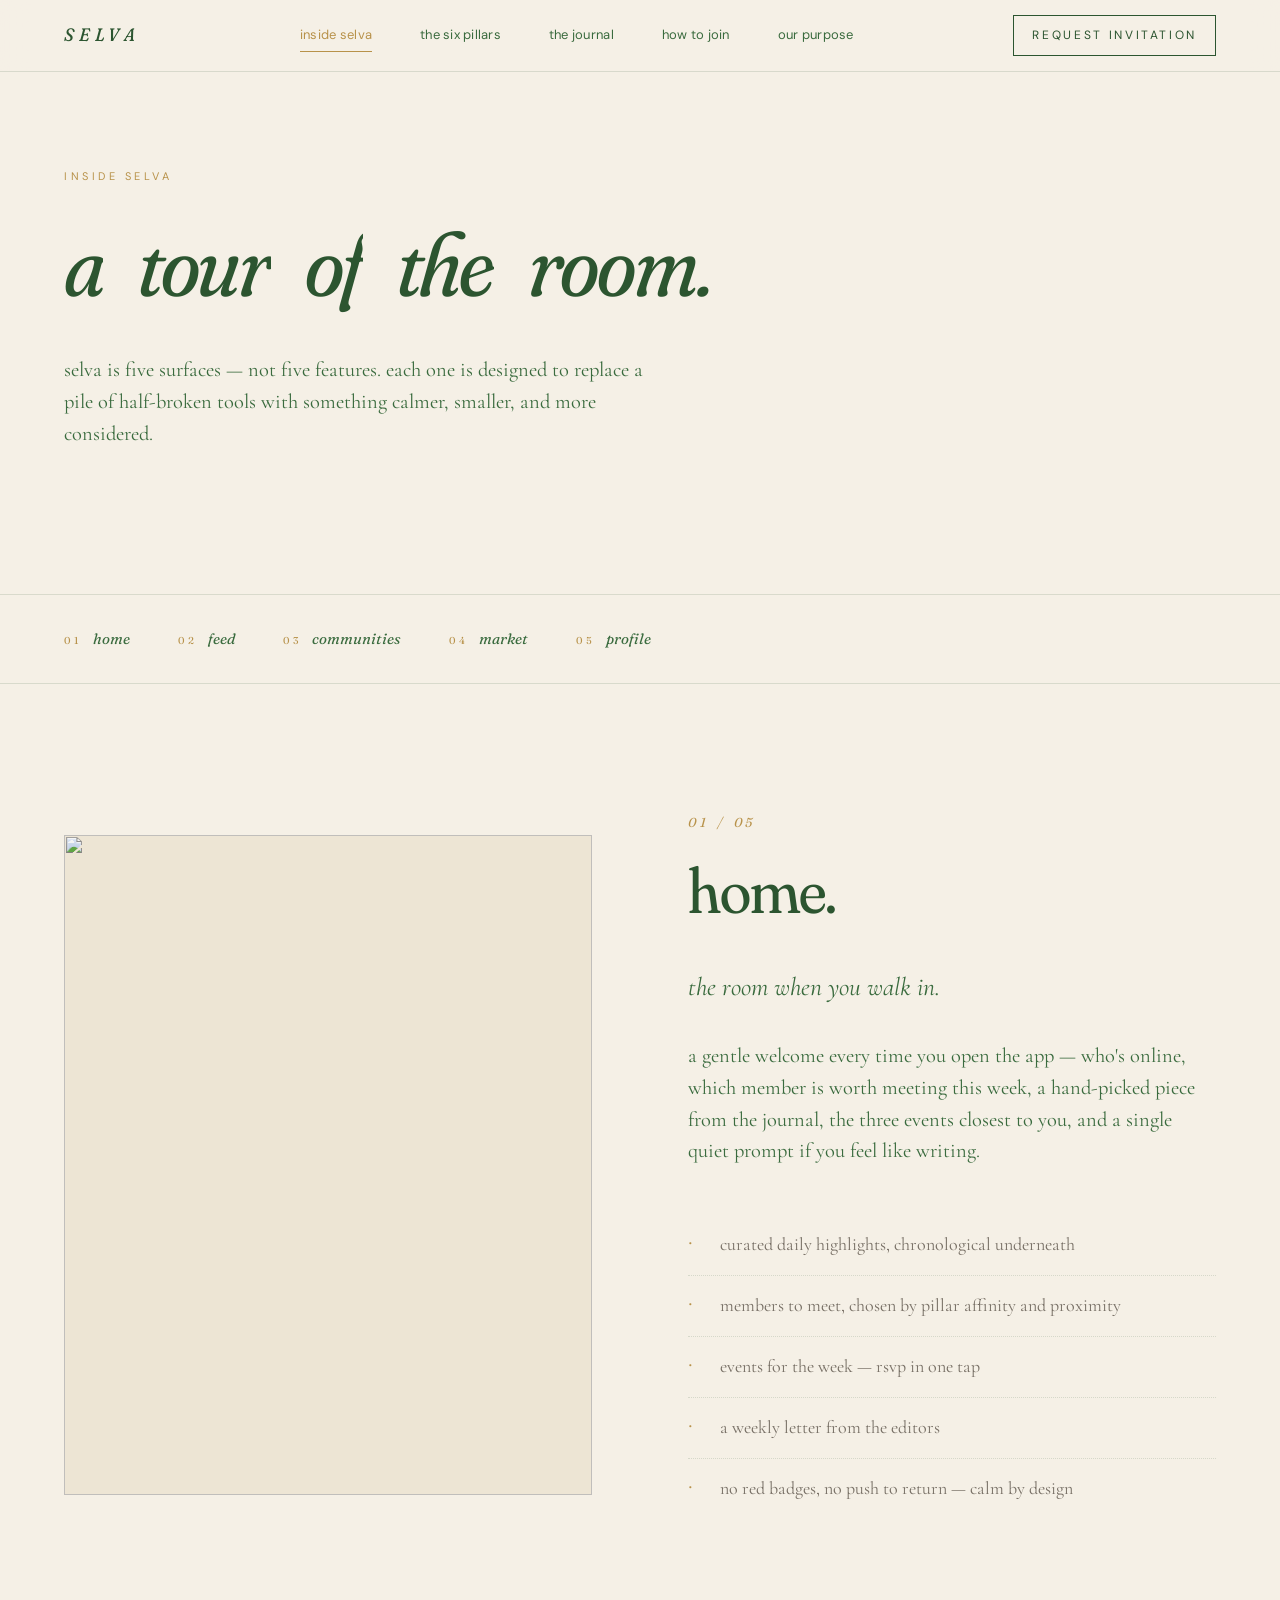
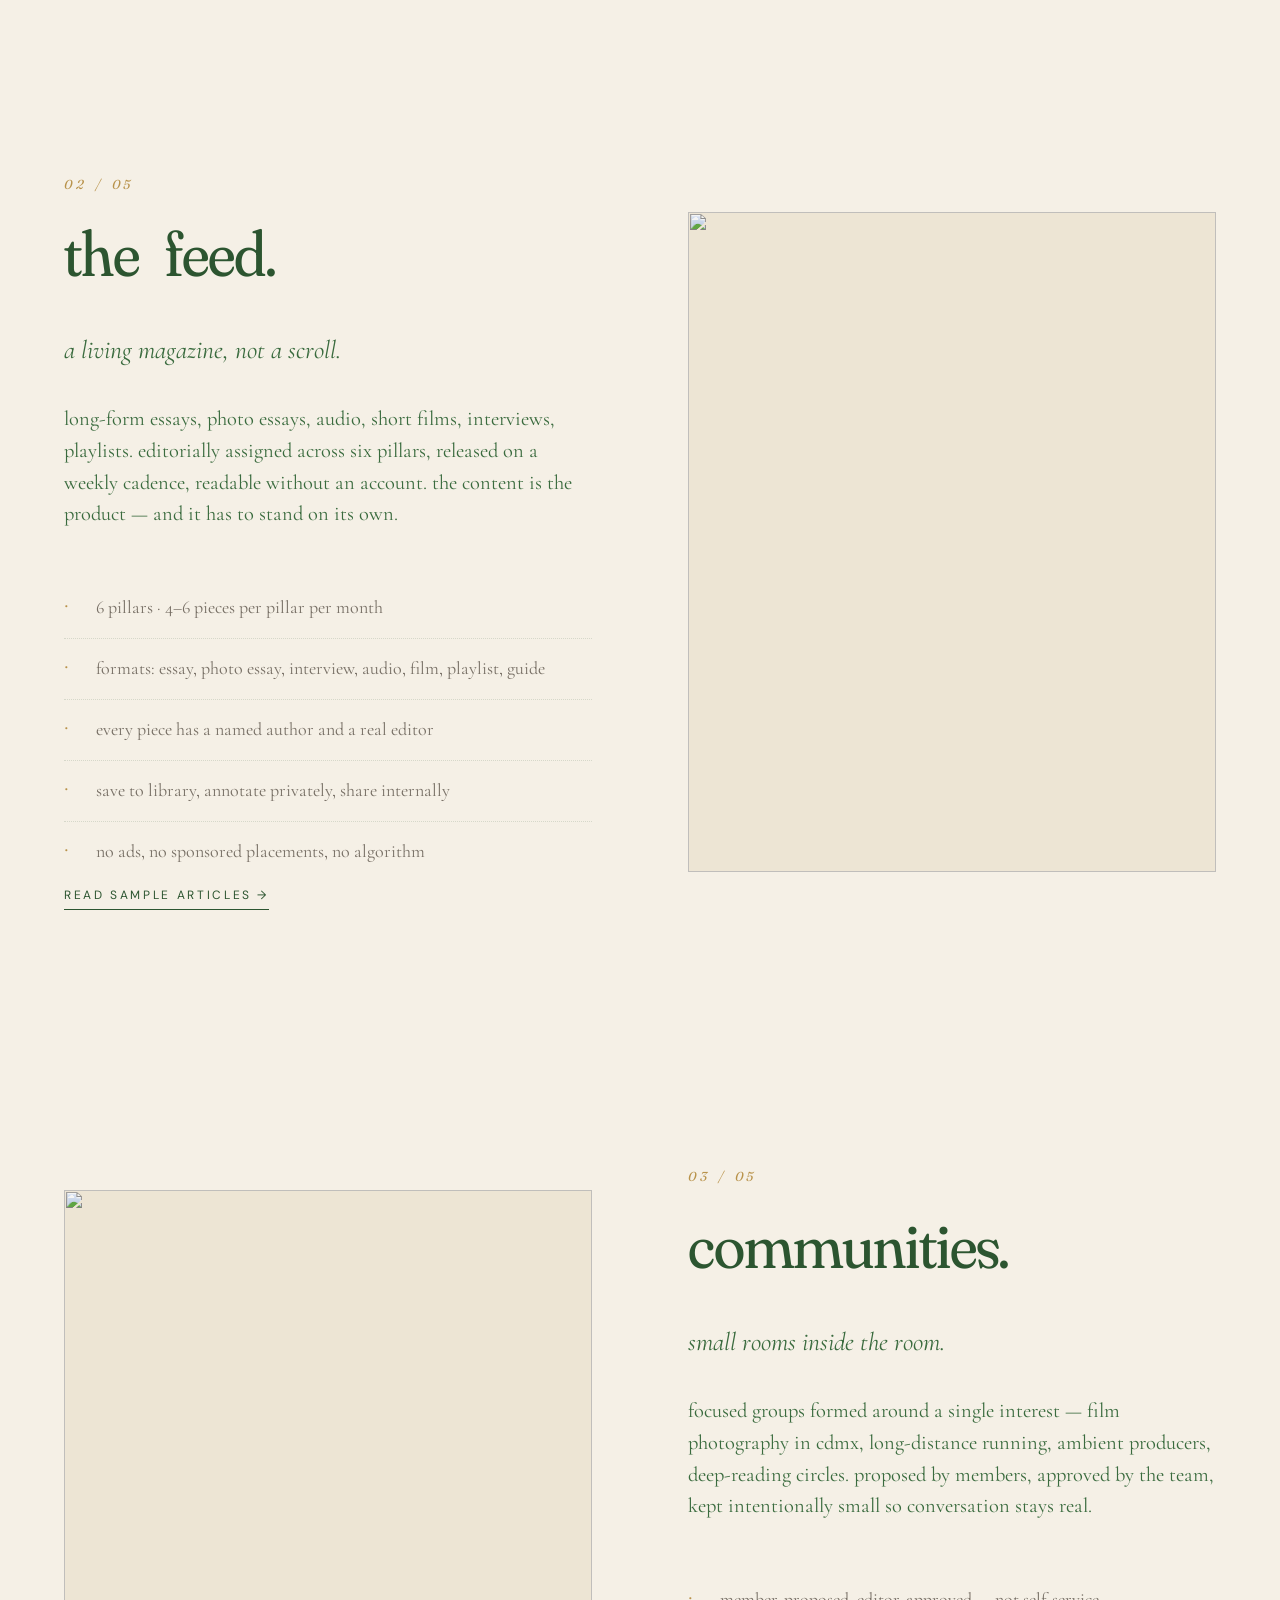
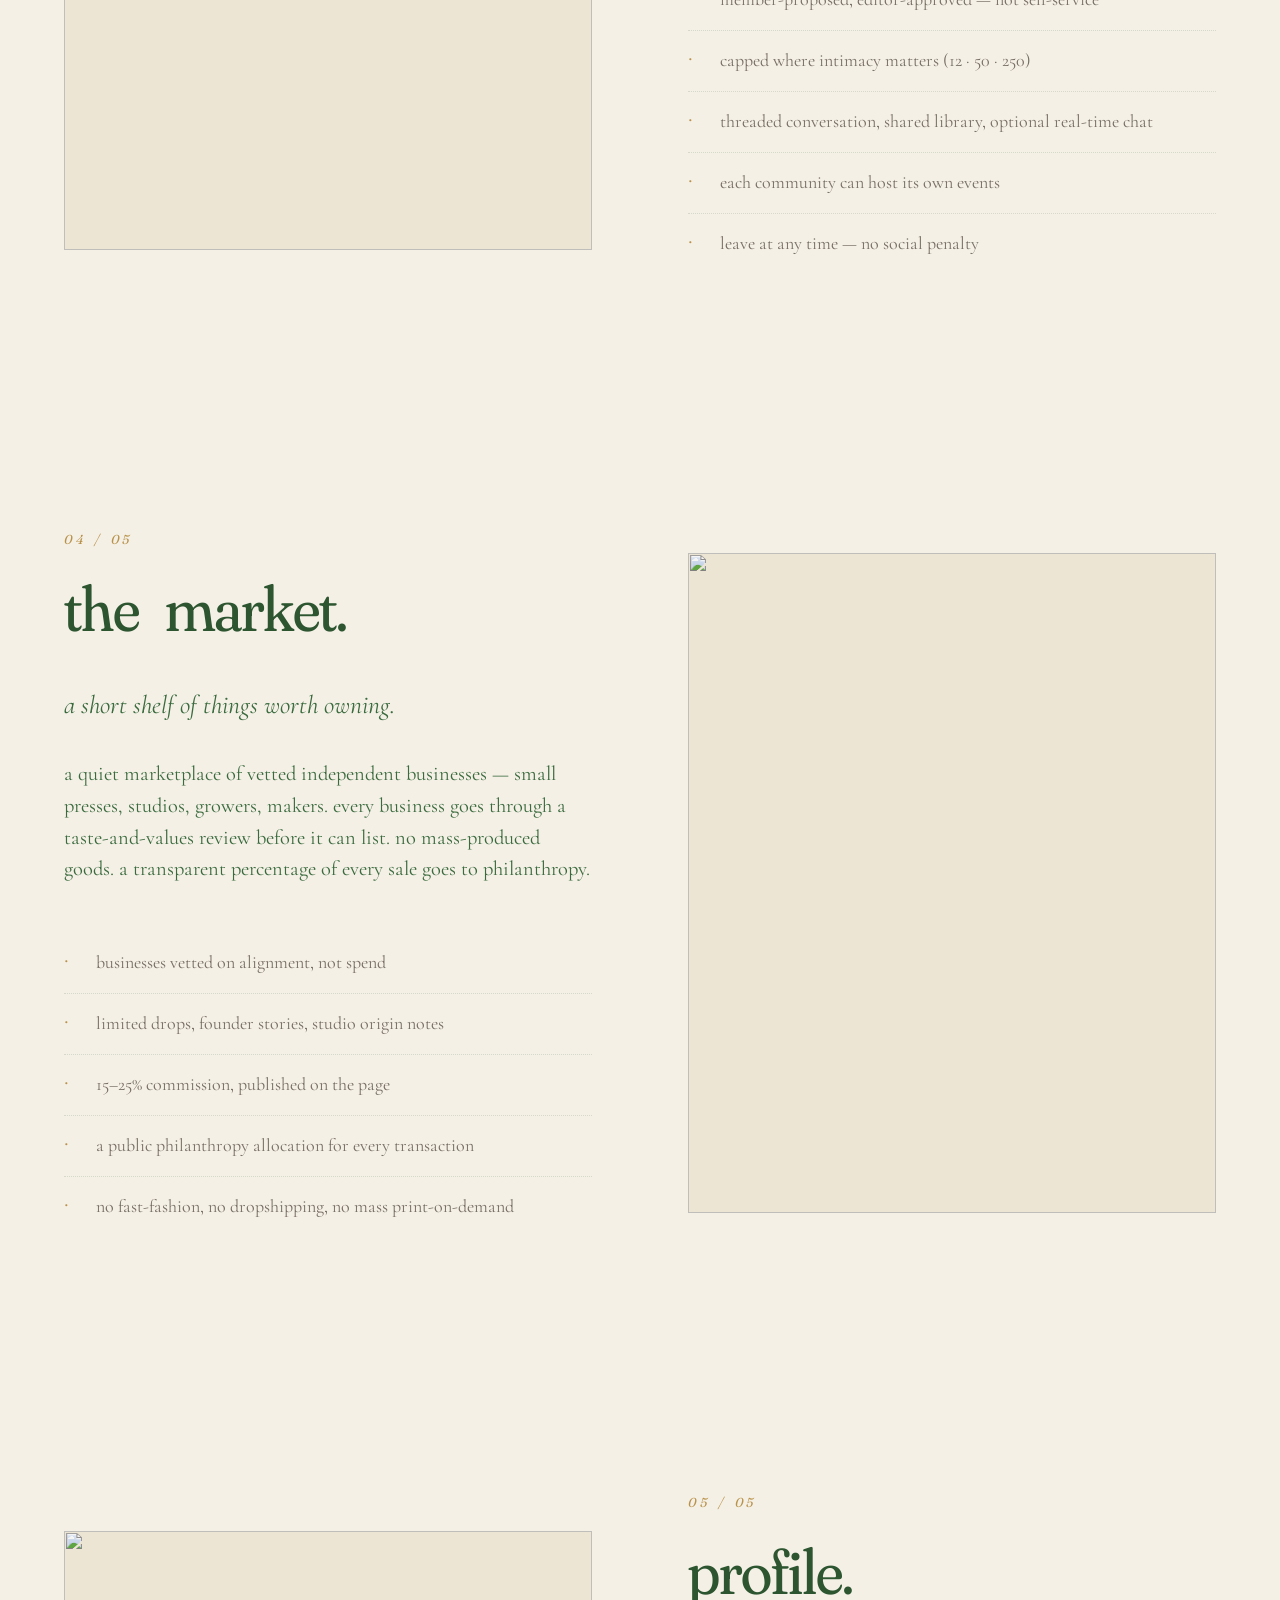
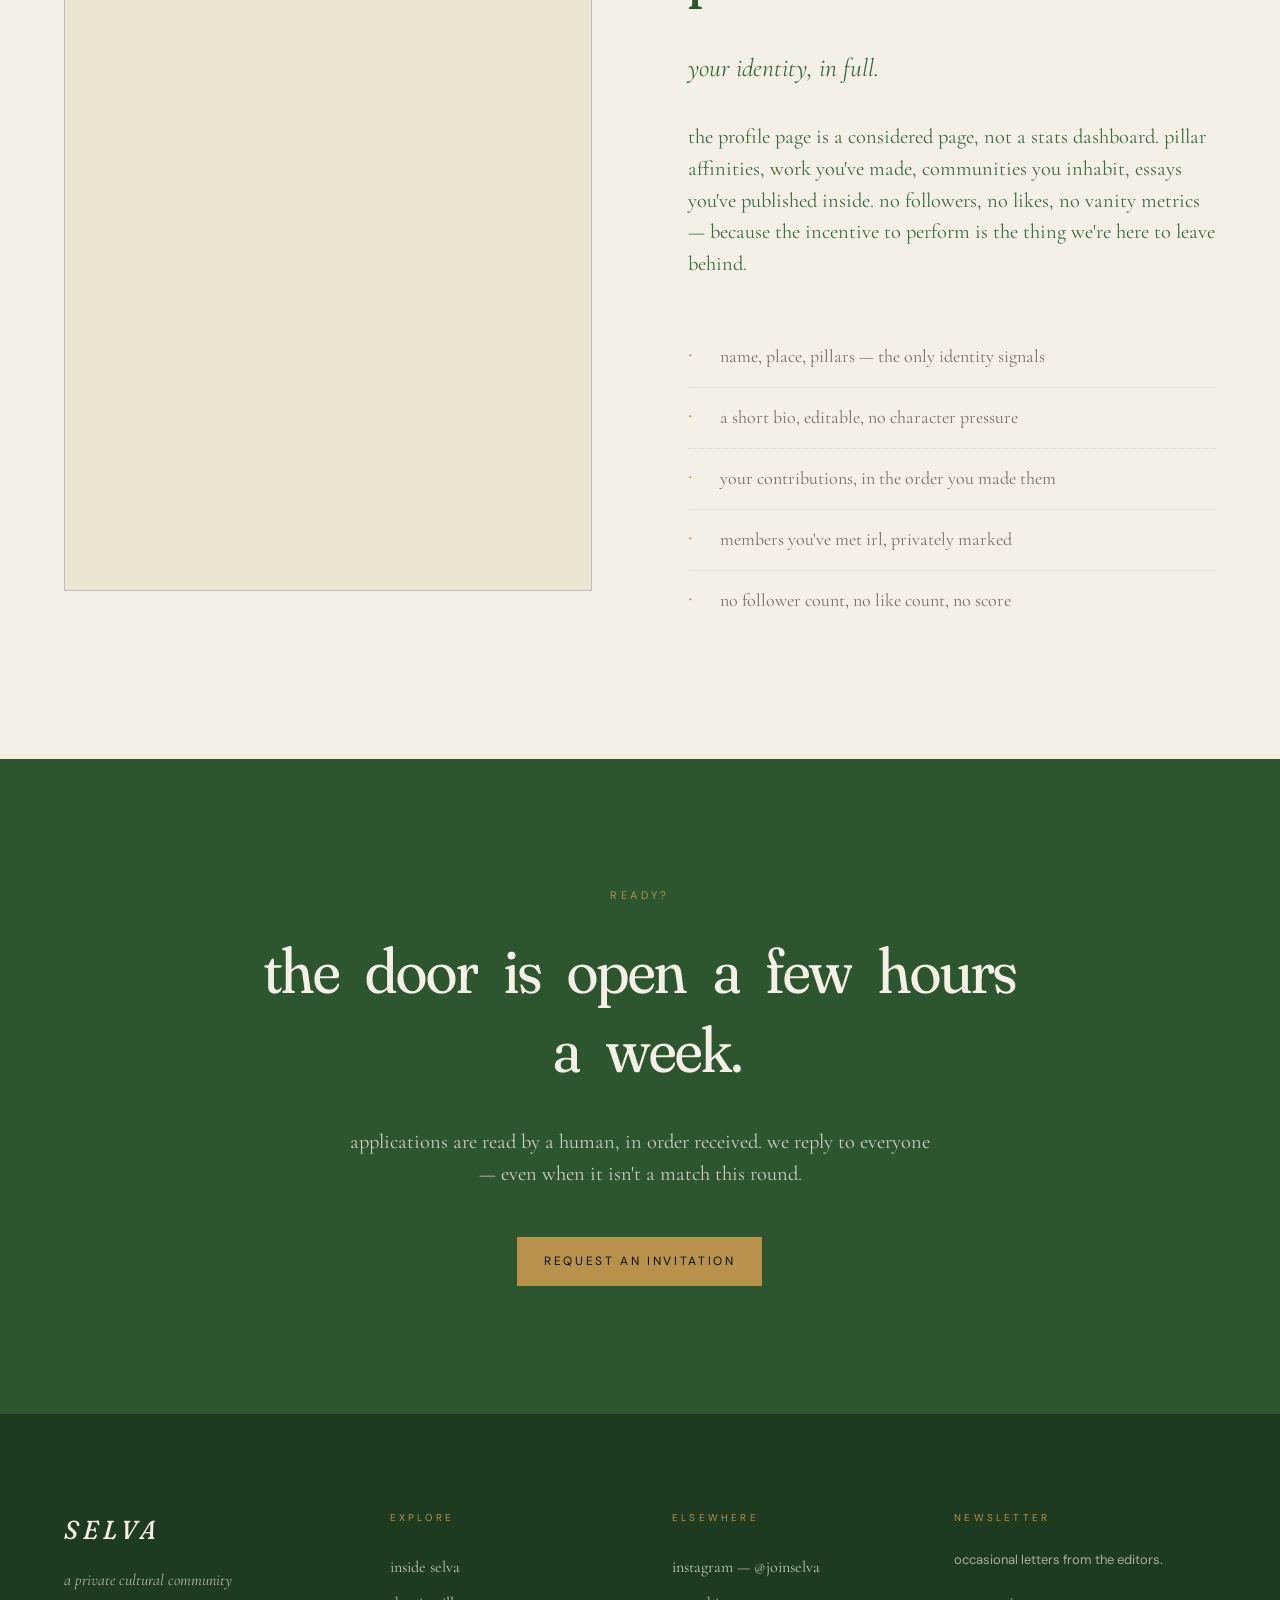
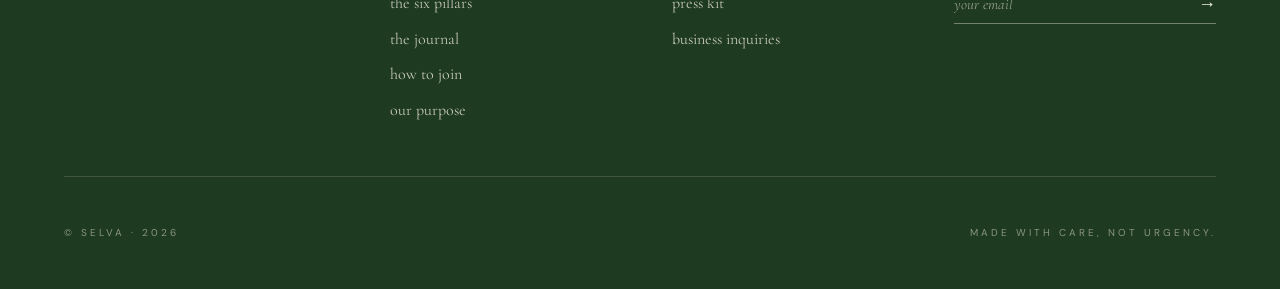
==== commit 694fa58b: "Swap Playfair → Fraunces across site with organic variation axes Playfair Display was too classical/" ====
--- a/inside.html
+++ b/inside.html
@@ -7,7 +7,7 @@
   <meta name="description" content="A tour of the five surfaces inside SELVA: home, feed, communities, market, and profile.">
   <link rel="preconnect" href="https://fonts.googleapis.com">
   <link rel="preconnect" href="https://fonts.gstatic.com" crossorigin>
-  <link href="https://fonts.googleapis.com/css2?family=Cormorant+Garamond:ital,wght@0,400;0,500;1,400;1,500&family=DM+Sans:wght@400;500&family=Playfair+Display:ital,wght@0,400;0,500;0,600;1,400&display=swap" rel="stylesheet">
+  <link href="https://fonts.googleapis.com/css2?family=Cormorant+Garamond:ital,wght@0,400;0,500;1,400;1,500&family=DM+Sans:wght@400;500&family=Fraunces:ital,opsz,wght,SOFT,WONK@0,9..144,300..700,0..100,0..1;1,9..144,300..700,0..100,0..1&display=swap" rel="stylesheet">
   <link rel="stylesheet" href="css/styles.css">
 </head>
 <body>
--- a/css/styles.css
+++ b/css/styles.css
@@ -27,6 +27,36 @@
 
 * { margin: 0; padding: 0; box-sizing: border-box; }
 
+/* --- Fraunces variation axes: echo the flowing/organic SELVA wordmark --- */
+/* SOFT 0=sharp 100=round. WONK 0=normal 1=wonky alt glyphs. opsz 9=small 144=display */
+.nav-brand, .sf-mark, .footer-mark, .loader-mark {
+  font-family: 'Fraunces', serif;
+  font-weight: 500;
+  font-style: italic;
+  font-variation-settings: "SOFT" 90, "WONK" 1, "opsz" 144;
+  letter-spacing: 0.02em;
+}
+.wordmark, .edhero-head, .hh-head, .h1, .h2,
+.fh-title, .jf-title, .ic-title, .pi-name, .sp-head,
+.memad-title, .pq-text {
+  font-family: 'Fraunces', serif;
+  font-variation-settings: "SOFT" 70, "WONK" 1, "opsz" 144;
+}
+.edhero-head, .hh-head, .h1 {
+  font-style: italic;
+  font-weight: 400;
+  letter-spacing: -0.015em;
+}
+.fh-num, .sp-num, .pi-num, .flow-num,
+.mc-name, .mem-num, .value-num, .pillar-num, .pp-num, .pp-title {
+  font-family: 'Fraunces', serif;
+  font-variation-settings: "SOFT" 80, "WONK" 1, "opsz" 144;
+}
+.pillar-list .pl-name, .inside-row dt, .faq-m summary, .faq summary {
+  font-family: 'Fraunces', serif;
+  font-variation-settings: "SOFT" 50, "WONK" 0, "opsz" 72;
+}
+
 html { scroll-behavior: smooth; scroll-padding-top: var(--nav-h); }
 
 body {
@@ -74,7 +104,7 @@
   gap: var(--space-5);
 }
 .loader-count {
-  font-family: 'Playfair Display', serif;
+  font-family: 'Fraunces', serif;
   font-style: italic;
   font-weight: 400;
   font-size: clamp(72px, 12vw, 180px);
@@ -86,7 +116,7 @@
   transition: color 200ms var(--ease);
 }
 .loader-mark {
-  font-family: 'Playfair Display', serif;
+  font-family: 'Fraunces', serif;
   font-weight: 400;
   font-size: clamp(24px, 3vw, 42px);
   letter-spacing: 0.3em;
@@ -246,7 +276,7 @@
   border-bottom: 1px solid color-mix(in srgb, var(--forest) 14%, transparent);
 }
 .nav-brand {
-  font-family: 'Playfair Display', serif;
+  font-family: 'Fraunces', serif;
   font-weight: 500;
   font-size: 18px;
   letter-spacing: 0.3em;
@@ -322,7 +352,7 @@
 .eyebrow-light { color: var(--gold); }
 
 .h1 {
-  font-family: 'Playfair Display', serif;
+  font-family: 'Fraunces', serif;
   font-weight: 400;
   font-size: clamp(48px, 7vw, 96px);
   line-height: 1.02;
@@ -330,7 +360,7 @@
   color: var(--forest);
 }
 .h2 {
-  font-family: 'Playfair Display', serif;
+  font-family: 'Fraunces', serif;
   font-weight: 400;
   font-size: clamp(36px, 5vw, 64px);
   line-height: 1.06;
@@ -425,7 +455,7 @@
 }
 .hh-inner .eyebrow { color: var(--gold); margin-bottom: var(--space-3); }
 .hh-head {
-  font-family: 'Playfair Display', serif;
+  font-family: 'Fraunces', serif;
   font-weight: 400;
   font-size: clamp(44px, 6.5vw, 96px);
   line-height: 1.05;
@@ -459,7 +489,7 @@
   padding: var(--space-2) var(--space-4);
 }
 .value-num {
-  font-family: 'Playfair Display', serif;
+  font-family: 'Fraunces', serif;
   font-style: italic;
   font-size: 14px;
   color: var(--gold);
@@ -467,7 +497,7 @@
   margin-bottom: var(--space-3);
 }
 .value h3 {
-  font-family: 'Playfair Display', serif;
+  font-family: 'Fraunces', serif;
   font-weight: 500;
   font-size: 22px;
   color: var(--forest);
@@ -492,14 +522,14 @@
 }
 .pillar-list a:hover { padding-left: var(--space-3); color: var(--gold); }
 .pillar-list .pl-num {
-  font-family: 'Playfair Display', serif;
+  font-family: 'Fraunces', serif;
   font-style: italic;
   font-size: 14px;
   color: var(--gold);
   letter-spacing: 0.2em;
 }
 .pillar-list .pl-name {
-  font-family: 'Playfair Display', serif;
+  font-family: 'Fraunces', serif;
   font-weight: 400;
   font-size: clamp(28px, 3vw, 42px);
   color: var(--forest);
@@ -541,7 +571,7 @@
   margin-bottom: var(--space-2);
 }
 .lc-title {
-  font-family: 'Playfair Display', serif;
+  font-family: 'Fraunces', serif;
   font-weight: 400;
   font-size: clamp(22px, 1.8vw, 28px);
   line-height: 1.2;
@@ -592,7 +622,7 @@
   border-bottom: 1px solid color-mix(in srgb, var(--cream) 15%, transparent);
 }
 .sf-mark {
-  font-family: 'Playfair Display', serif;
+  font-family: 'Fraunces', serif;
   font-size: 26px;
   letter-spacing: 0.22em;
   color: var(--cream);
@@ -724,7 +754,7 @@
   color: color-mix(in srgb, var(--cream) 72%, transparent);
 }
 .sr-count {
-  font-family: 'Playfair Display', serif;
+  font-family: 'Fraunces', serif;
   font-style: italic;
   font-size: 28px;
   letter-spacing: 0;
@@ -777,7 +807,7 @@
   pointer-events: auto;
 }
 .sp-num {
-  font-family: 'Playfair Display', serif;
+  font-family: 'Fraunces', serif;
   font-style: italic;
   font-size: clamp(72px, 11vw, 180px);
   font-weight: 400;
@@ -787,7 +817,7 @@
   margin-bottom: var(--space-3);
 }
 .sp-head {
-  font-family: 'Playfair Display', serif;
+  font-family: 'Fraunces', serif;
   font-weight: 400;
   font-size: clamp(40px, 6.5vw, 96px);
   line-height: 1.02;
@@ -847,7 +877,7 @@
 }
 .pm-track:hover { animation-play-state: paused; }
 .pm-item {
-  font-family: 'Playfair Display', serif;
+  font-family: 'Fraunces', serif;
   font-style: italic;
   font-weight: 400;
   font-size: clamp(28px, 3.4vw, 52px);
@@ -938,7 +968,7 @@
   align-items: center;
 }
 .edhero-side {
-  font-family: 'Playfair Display', serif;
+  font-family: 'Fraunces', serif;
   font-style: italic;
   font-size: 14px;
   letter-spacing: 0.22em;
@@ -961,7 +991,7 @@
   margin-bottom: var(--space-3);
 }
 .edhero-head {
-  font-family: 'Playfair Display', serif;
+  font-family: 'Fraunces', serif;
   font-weight: 400;
   font-size: clamp(44px, 6.5vw, 92px);
   line-height: 1.02;
@@ -1004,7 +1034,7 @@
 }
 .editor-body .drop .dc {
   float: left;
-  font-family: 'Playfair Display', serif;
+  font-family: 'Fraunces', serif;
   font-style: italic;
   font-size: 5em;
   line-height: 0.85;
@@ -1012,7 +1042,7 @@
   color: var(--forest);
 }
 .editor-sign {
-  font-family: 'Playfair Display', serif;
+  font-family: 'Fraunces', serif;
   font-style: italic;
   font-size: 16px !important;
   color: var(--warm-grey) !important;
@@ -1027,7 +1057,7 @@
   margin-bottom: var(--space-4);
 }
 .fh-num {
-  font-family: 'Playfair Display', serif;
+  font-family: 'Fraunces', serif;
   font-style: italic;
   font-size: clamp(64px, 8vw, 120px);
   font-weight: 400;
@@ -1074,7 +1104,7 @@
   margin-bottom: var(--space-3);
 }
 .fh-title {
-  font-family: 'Playfair Display', serif;
+  font-family: 'Fraunces', serif;
   font-weight: 400;
   font-size: clamp(36px, 5vw, 68px);
   line-height: 1.02;
@@ -1131,7 +1161,7 @@
   text-align: center;
 }
 .pq-mark {
-  font-family: 'Playfair Display', serif;
+  font-family: 'Fraunces', serif;
   font-style: italic;
   font-size: 120px;
   line-height: 0.6;
@@ -1139,7 +1169,7 @@
   margin-bottom: var(--space-3);
 }
 .pq-text {
-  font-family: 'Playfair Display', serif;
+  font-family: 'Fraunces', serif;
   font-style: italic;
   font-weight: 400;
   font-size: clamp(36px, 5.5vw, 72px);
@@ -1186,7 +1216,7 @@
   margin-bottom: var(--space-3);
 }
 .ic-title {
-  font-family: 'Playfair Display', serif;
+  font-family: 'Fraunces', serif;
   font-weight: 400;
   font-size: clamp(24px, 2.4vw, 34px);
   line-height: 1.08;
@@ -1245,14 +1275,14 @@
 }
 .pindex a:hover { padding-left: var(--space-3); }
 .pi-num {
-  font-family: 'Playfair Display', serif;
+  font-family: 'Fraunces', serif;
   font-style: italic;
   font-size: clamp(28px, 2.6vw, 40px);
   color: var(--gold);
   line-height: 1;
 }
 .pi-name {
-  font-family: 'Playfair Display', serif;
+  font-family: 'Fraunces', serif;
   font-weight: 400;
   font-size: clamp(22px, 2.2vw, 32px);
   color: var(--forest);
@@ -1312,14 +1342,14 @@
   color: var(--warm-grey);
 }
 .memad-price {
-  font-family: 'Playfair Display', serif;
+  font-family: 'Fraunces', serif;
   font-style: italic;
   font-size: 18px;
   color: var(--forest);
 }
 .memad-body { text-align: center; padding: var(--space-5) 0; max-width: 780px; margin: 0 auto; }
 .memad-title {
-  font-family: 'Playfair Display', serif;
+  font-family: 'Fraunces', serif;
   font-weight: 500;
   font-size: clamp(36px, 5vw, 64px);
   line-height: 1.05;
@@ -1350,7 +1380,7 @@
   flex-wrap: wrap;
   gap: var(--space-2);
 }
-.memad-sig { font-family: 'Playfair Display', serif; font-style: italic; color: var(--forest); letter-spacing: 0; font-size: 14px; text-transform: none; }
+.memad-sig { font-family: 'Fraunces', serif; font-style: italic; color: var(--forest); letter-spacing: 0; font-size: 14px; text-transform: none; }
 
 /* colophon */
 .block-colophon {
@@ -1411,7 +1441,7 @@
   z-index: 20;
 }
 .sn-link {
-  font-family: 'Playfair Display', serif;
+  font-family: 'Fraunces', serif;
   font-style: italic;
   font-size: 15px;
   color: var(--forest-mid);
@@ -1450,7 +1480,7 @@
 }
 .surface:hover .surface-media img { transform: scale(1.03); }
 .surface-num {
-  font-family: 'Playfair Display', serif;
+  font-family: 'Fraunces', serif;
   font-style: italic;
   font-size: 13px;
   letter-spacing: 0.3em;
@@ -1500,7 +1530,7 @@
 }
 .manifesto-body .drop .dc {
   float: left;
-  font-family: 'Playfair Display', serif;
+  font-family: 'Fraunces', serif;
   font-size: 5em;
   line-height: 0.85;
   padding: 8px 12px 0 0;
@@ -1522,7 +1552,7 @@
   border-bottom: 1px solid color-mix(in srgb, var(--forest) 12%, transparent);
 }
 .commitments h3 {
-  font-family: 'Playfair Display', serif;
+  font-family: 'Fraunces', serif;
   font-weight: 500;
   font-size: clamp(22px, 2vw, 30px);
   color: var(--forest);
@@ -1580,7 +1610,7 @@
   border-top: 1px solid color-mix(in srgb, var(--cream) 18%, transparent);
 }
 .phil-num {
-  font-family: 'Playfair Display', serif;
+  font-family: 'Fraunces', serif;
   font-style: italic;
   font-size: clamp(56px, 6vw, 96px);
   line-height: 1;
@@ -1602,7 +1632,7 @@
   border-bottom: 1px solid color-mix(in srgb, var(--cream) 12%, transparent);
 }
 .phil-faq dt {
-  font-family: 'Playfair Display', serif;
+  font-family: 'Fraunces', serif;
   font-weight: 500;
   font-size: 20px;
   color: var(--cream);
@@ -1673,7 +1703,7 @@
 }
 .contact-mail {
   display: block;
-  font-family: 'Playfair Display', serif;
+  font-family: 'Fraunces', serif;
   font-style: italic;
   font-size: clamp(20px, 1.8vw, 24px);
   color: var(--cream);
@@ -1712,7 +1742,7 @@
 }
 .mem-item { padding: var(--space-2) 0; }
 .mem-num {
-  font-family: 'Playfair Display', serif;
+  font-family: 'Fraunces', serif;
   font-style: italic;
   font-size: 14px;
   letter-spacing: 0.2em;
@@ -1720,7 +1750,7 @@
   margin-bottom: var(--space-3);
 }
 .mem-item h3 {
-  font-family: 'Playfair Display', serif;
+  font-family: 'Fraunces', serif;
   font-weight: 500;
   font-size: 26px;
   color: var(--forest);
@@ -1780,7 +1810,7 @@
 }
 .price-card-featured .price-label { color: var(--forest-mid); }
 .price-num {
-  font-family: 'Playfair Display', serif;
+  font-family: 'Fraunces', serif;
   font-weight: 400;
   font-size: clamp(56px, 7vw, 96px);
   line-height: 1;
@@ -1830,14 +1860,14 @@
   align-items: baseline;
 }
 .flow-num {
-  font-family: 'Playfair Display', serif;
+  font-family: 'Fraunces', serif;
   font-style: italic;
   font-size: 40px;
   color: var(--gold);
   line-height: 1;
 }
 .flow-list h3 {
-  font-family: 'Playfair Display', serif;
+  font-family: 'Fraunces', serif;
   font-weight: 500;
   font-size: clamp(22px, 2vw, 28px);
   color: var(--forest);
@@ -1897,7 +1927,7 @@
 .faq-m summary {
   cursor: pointer;
   list-style: none;
-  font-family: 'Playfair Display', serif;
+  font-family: 'Fraunces', serif;
   font-size: clamp(20px, 1.8vw, 26px);
   color: var(--forest);
   display: flex;
@@ -1991,7 +2021,7 @@
   margin-bottom: var(--space-3);
 }
 .jf-card .jf-title {
-  font-family: 'Playfair Display', serif;
+  font-family: 'Fraunces', serif;
   font-weight: 400;
   font-size: clamp(32px, 4.5vw, 56px);
   line-height: 1.05;
@@ -2046,7 +2076,7 @@
   margin-bottom: var(--space-2);
 }
 .j-title {
-  font-family: 'Playfair Display', serif;
+  font-family: 'Fraunces', serif;
   font-weight: 400;
   font-size: clamp(22px, 1.8vw, 28px);
   line-height: 1.15;
@@ -2093,14 +2123,14 @@
   position: absolute;
   left: 0;
   top: var(--space-4);
-  font-family: 'Playfair Display', serif;
+  font-family: 'Fraunces', serif;
   font-style: italic;
   font-size: 24px;
   color: var(--gold);
   letter-spacing: 0.1em;
 }
 .principles-list li strong {
-  font-family: 'Playfair Display', serif;
+  font-family: 'Fraunces', serif;
   font-weight: 500;
   font-style: normal;
   color: var(--cream);
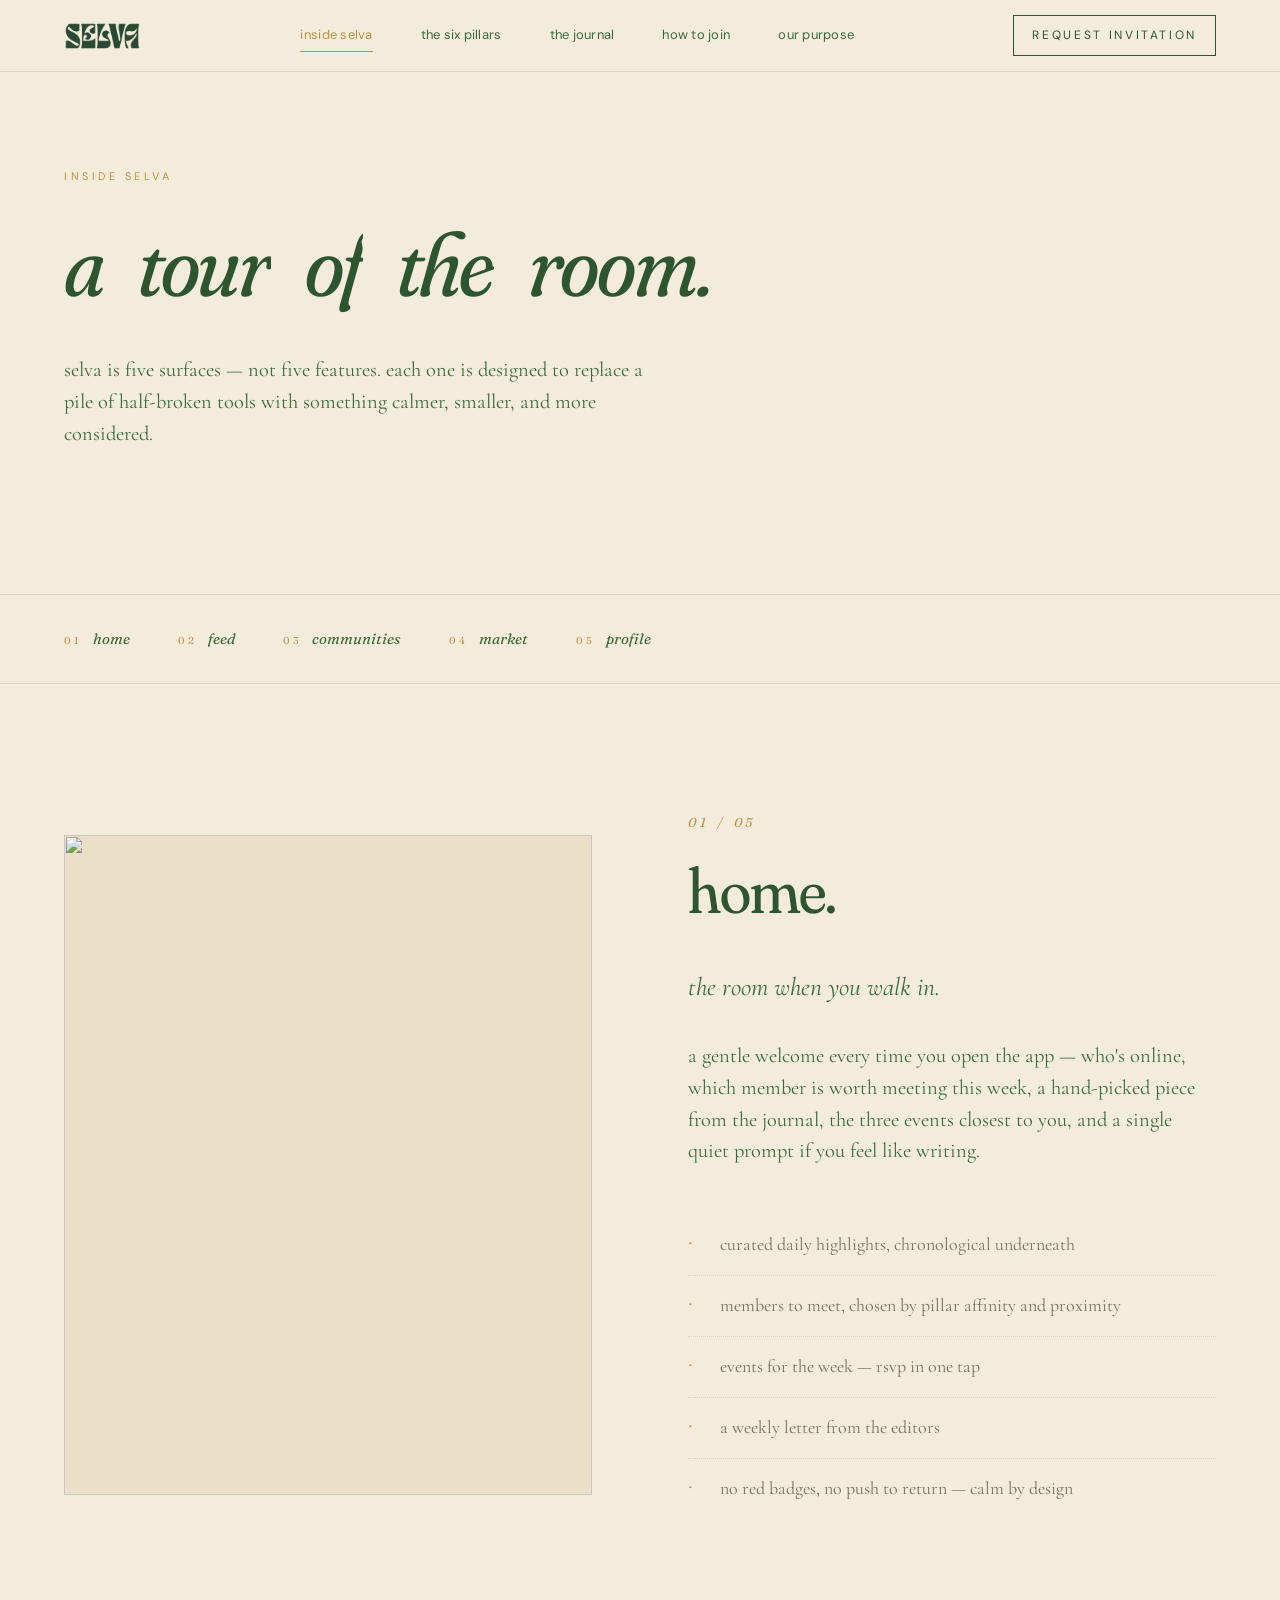
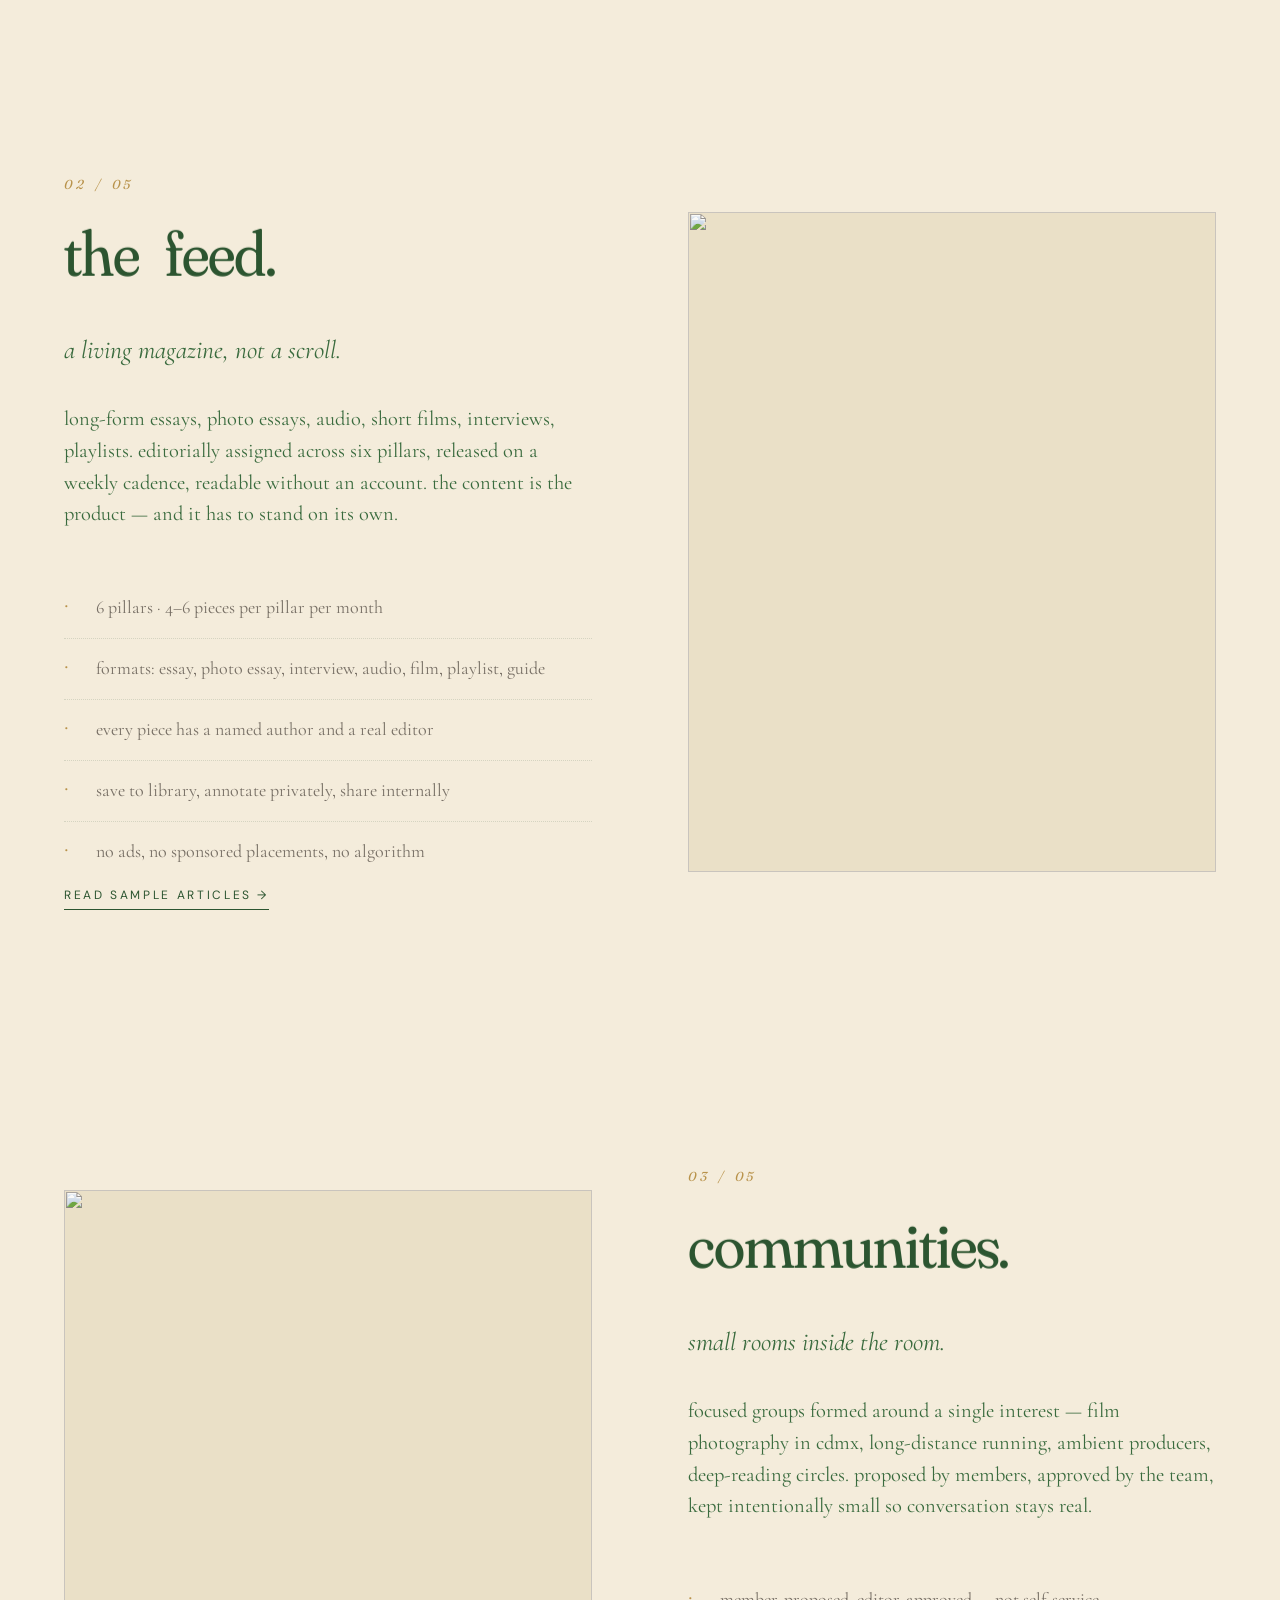
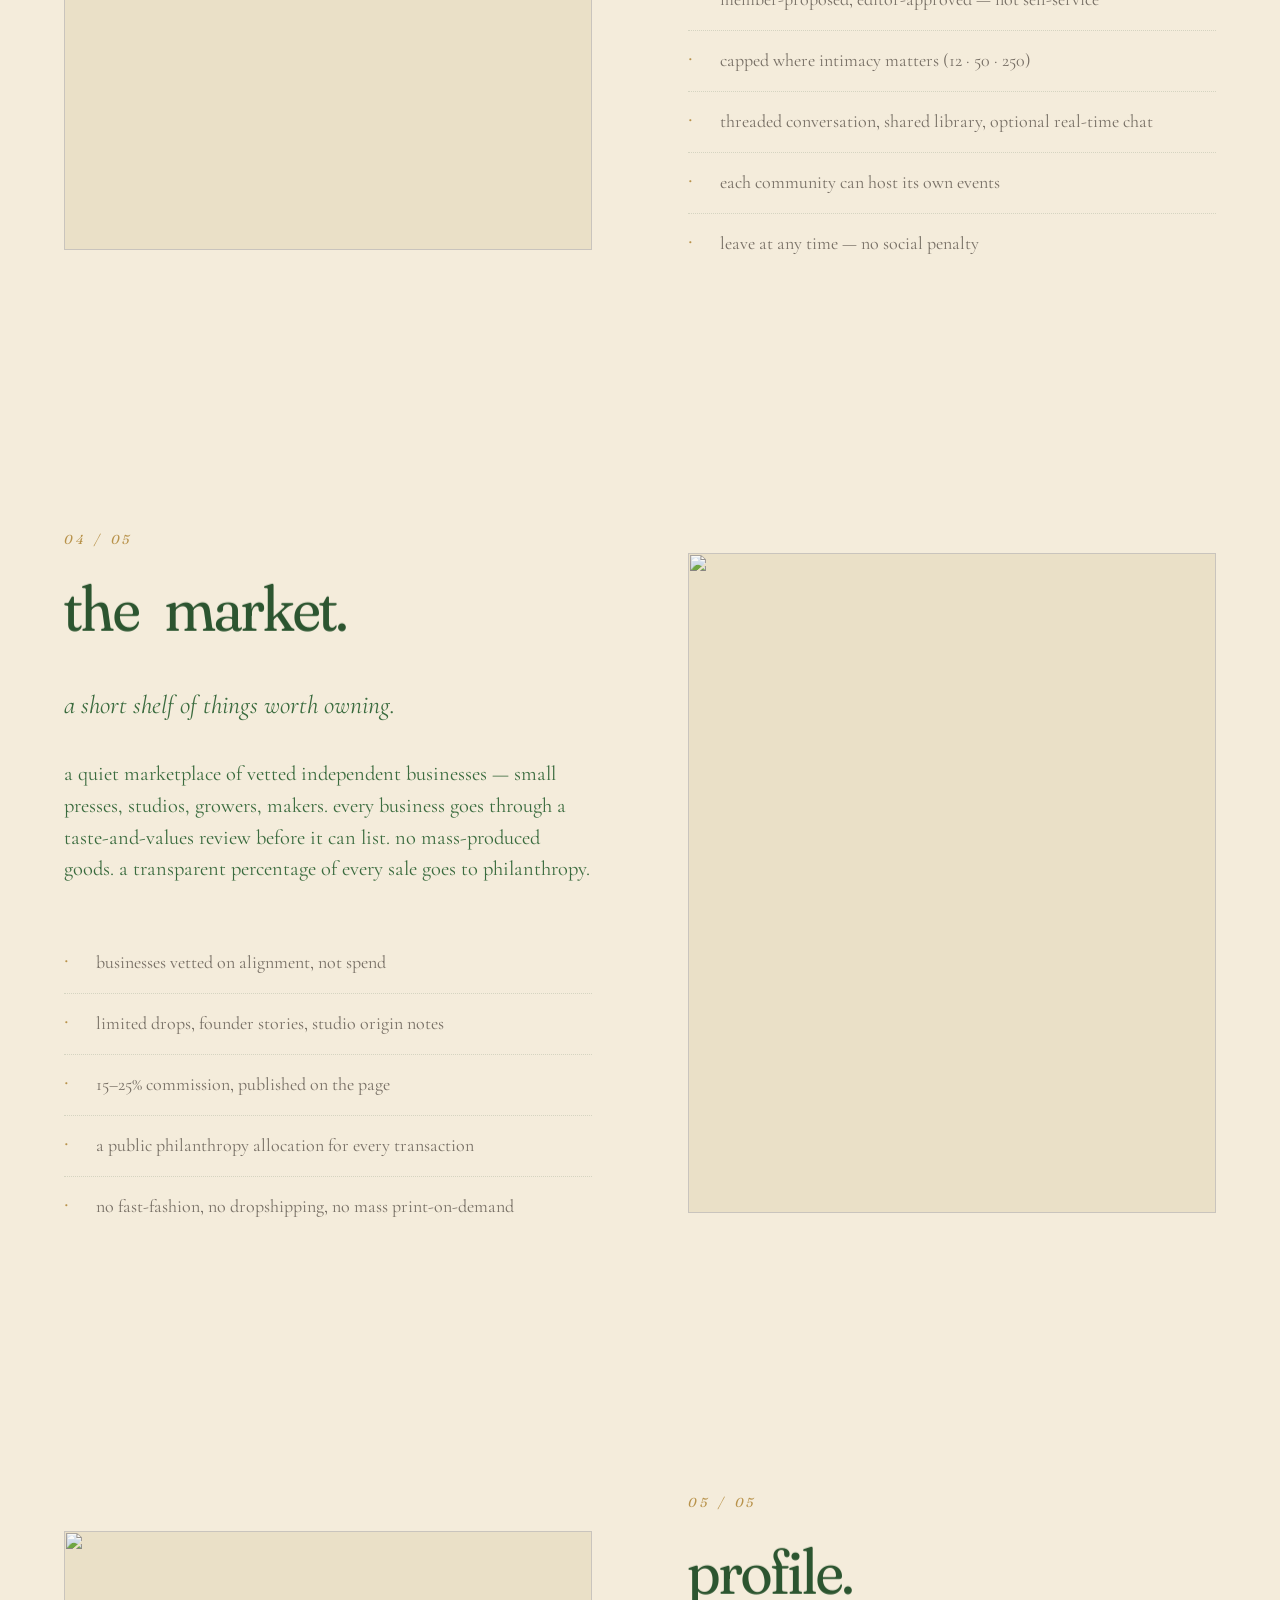
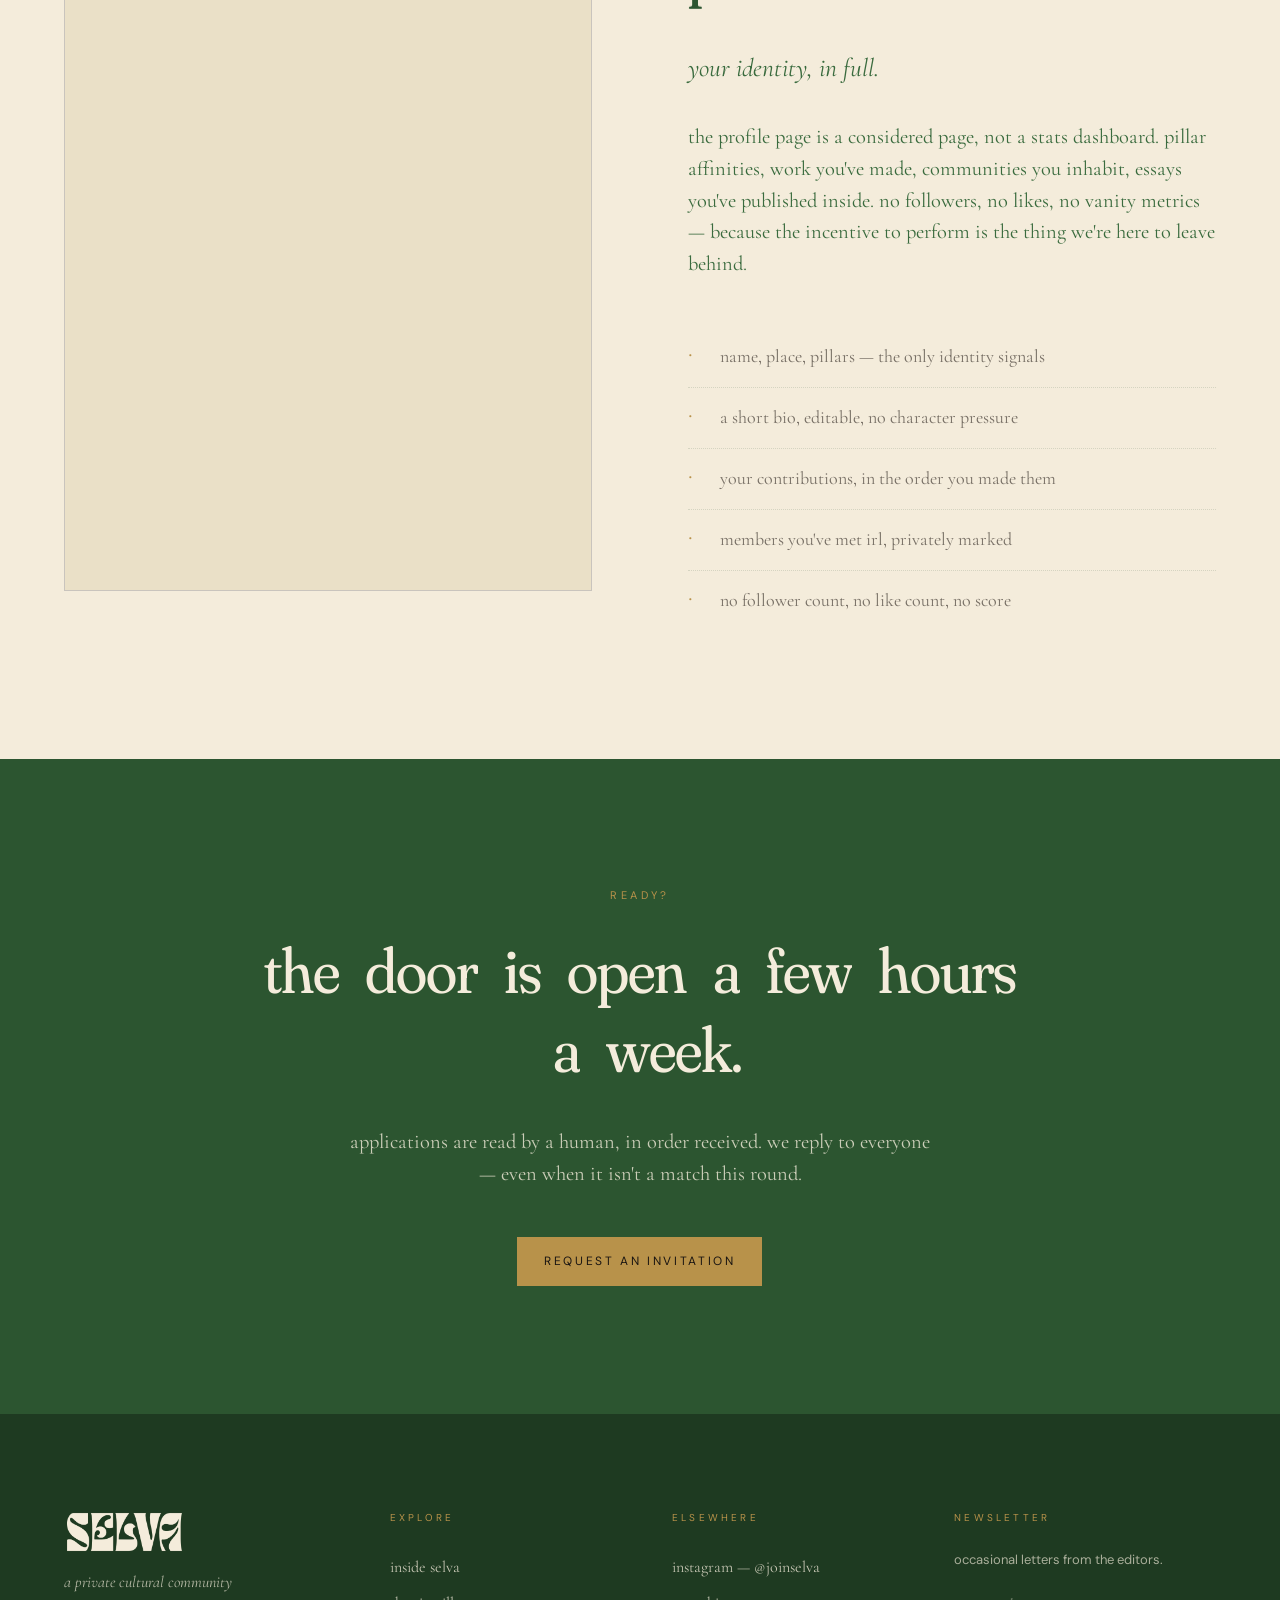
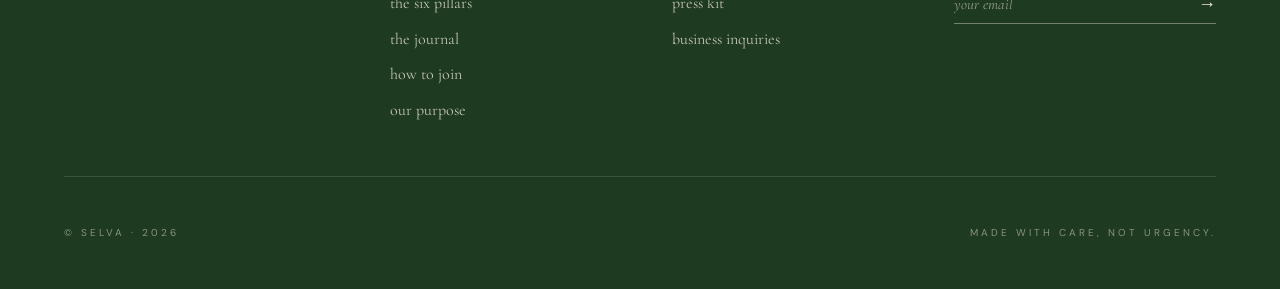
==== commit ac61f4e4: "Drop the real SELVA wordmark in — nav, footer, loader, hero - Cropped original 2000x2000 PNG down to" ====
--- a/inside.html
+++ b/inside.html
@@ -15,7 +15,7 @@
   <div class="scroll-progress" aria-hidden="true"></div>
 
   <header class="site-nav">
-    <a href="/" class="nav-brand">SELVA</a>
+    <a href="/" class="nav-brand" aria-label="SELVA"><img src="/assets/selva-forest.png" alt="SELVA" class="wm wm-nav"></a>
     <nav class="nav-links" aria-label="primary">
       <a href="/inside.html" class="is-current">inside selva</a>
       <a href="/pillars.html">the six pillars</a>
@@ -159,7 +159,7 @@
   <footer class="site-footer">
     <div class="sf-inner">
       <div class="sf-col">
-        <p class="sf-mark">SELVA</p>
+        <p class="sf-mark"><img src="/assets/selva-cream.png" alt="SELVA" class="wm wm-footer"></p>
         <p class="sf-tag">a private cultural community</p>
       </div>
       <div class="sf-col">
--- a/css/styles.css
+++ b/css/styles.css
@@ -1,13 +1,23 @@
 :root {
+  /* core forest + cream */
   --forest: #2C5530;
   --forest-mid: #3A6B3E;
   --forest-deep: #1E3A21;
-  --cream: #F5F0E6;
-  --cream-warm: #EDE5D4;
+  --cream: #F4ECDB;         /* warmer cream — Kinfolk / Apartamento */
+  --cream-warm: #EAE0C7;
+  --cream-deep: #E0D3B4;
+  /* warm mediterranean tones — Scorpios / Aime Leon Dore */
+  --clay: #C4603D;
+  --terracotta: #B8603D;
+  --sand: #DDC69F;
+  --tobacco: #8B6F3E;
+  --honey: #E6B566;
+  --amber: #D4A464;
   --gold: #B8924A;
   --sage: #8FB08A;
   --warm-grey: #776F65;
-  --near-black: #0E0E0E;
+  --near-black: #1A1512;    /* tinted black, not pure — warmer feel */
+  --ink: #2B2118;           /* almost-black for body text */
 
   --space-1: 8px;
   --space-2: 16px;
@@ -55,6 +65,41 @@
 .pillar-list .pl-name, .inside-row dt, .faq-m summary, .faq summary {
   font-family: 'Fraunces', serif;
   font-variation-settings: "SOFT" 50, "WONK" 0, "opsz" 72;
+}
+
+/* === SELVA wordmark image === */
+.wm {
+  display: block;
+  width: auto;
+  max-width: 100%;
+  user-select: none;
+  -webkit-user-drag: none;
+}
+.nav-brand {
+  display: inline-flex;
+  align-items: center;
+  line-height: 0;
+  letter-spacing: 0 !important;
+}
+.nav-brand .wm-nav {
+  height: 28px;
+  transition: height 320ms var(--ease);
+}
+.site-nav.is-compact .nav-brand .wm-nav { height: 22px; }
+.sf-mark { line-height: 0; margin-bottom: var(--space-3); }
+.sf-mark .wm-footer { height: 44px; }
+.loader-mark { display: inline-flex; align-items: center; line-height: 0; letter-spacing: 0 !important; }
+.loader-mark .wm-loader {
+  height: clamp(40px, 5vw, 64px);
+}
+.wm-hero {
+  height: clamp(72px, 11vw, 160px);
+  margin-bottom: var(--space-5);
+}
+@media (max-width: 640px) {
+  .nav-brand .wm-nav { height: 22px; }
+  .site-nav.is-compact .nav-brand .wm-nav { height: 18px; }
+  .sf-mark .wm-footer { height: 36px; }
 }
 
 html { scroll-behavior: smooth; scroll-padding-top: var(--nav-h); }
@@ -249,12 +294,21 @@
 .img-hover { transition: filter 600ms var(--ease); filter: saturate(0.82) contrast(1.05) sepia(0.08); }
 a:hover .img-hover, .pillar:hover .img-hover, .issue-card:hover .img-hover, .fh-card:hover .img-hover, .latest-card:hover .img-hover, .j-card:hover .img-hover { filter: saturate(1.08) contrast(1.02) sepia(0); }
 
-/* warm/editorial treatment on ALL editorial imagery — unifies stock photos into a brand look */
+/* warm/editorial treatment — Scorpios golden-hour / Apartamento tonal unification */
 .fh-img img, .lc-img img, .j-img img, .jf-img img, .pc-media img, .surface-media img, .pillar-img img, .hh-bg img, .edhero-bg img, .promo-bg img, .quote-bg img, .card-bg img, .cta-bg img, .story-bg img, .intro-figure img, .story-figure img {
-  filter: saturate(0.85) contrast(1.06) sepia(0.06) brightness(0.96);
-}
-/* darker backgrounds keep their brightness treatment */
-.edhero-bg img, .promo-bg img, .quote-bg img, .card-bg img, .cta-bg img, .story-bg img { filter: brightness(0.52) saturate(0.88) contrast(1.08) sepia(0.08); }
+  filter: saturate(0.9) contrast(1.04) sepia(0.14) hue-rotate(-6deg) brightness(0.98);
+}
+/* darker backgrounds keep their brightness treatment but still warm */
+.edhero-bg img, .promo-bg img, .quote-bg img, .card-bg img, .cta-bg img, .story-bg img {
+  filter: brightness(0.5) saturate(0.95) contrast(1.08) sepia(0.2) hue-rotate(-8deg);
+}
+/* warm glow overlay on dark hero sections — golden hour fingerprint */
+.hh-overlay, .edhero-overlay, .promo-overlay, .quote-overlay, .card-overlay, .cta-overlay, .story-vignette {
+  background:
+    radial-gradient(ellipse 85% 60% at 30% 65%, rgba(230, 181, 102, 0.22) 0%, transparent 55%),
+    radial-gradient(ellipse 70% 50% at 75% 30%, rgba(196, 96, 61, 0.16) 0%, transparent 50%),
+    linear-gradient(180deg, rgba(26,21,18,0.55) 0%, rgba(26,21,18,0.25) 35%, rgba(26,21,18,0.0) 55%, rgba(26,21,18,0.55) 100%);
+}
 
 /* parallax image container — JS writes --py */
 .parallax-img img { transform: translate3d(0, var(--py, 0px), 0) scale(1.08); transition: none; }
@@ -586,25 +640,42 @@
   margin-top: auto;
 }
 
-/* ========== membership promo ========== */
+/* ========== membership promo — Cabana clay block ========== */
 .block-promo {
   position: relative;
   padding: var(--space-8) var(--gutter);
   overflow: hidden;
   color: var(--cream);
-}
-.promo-bg { position: absolute; inset: 0; z-index: 0; }
-.promo-bg img { width: 100%; height: 100%; object-fit: cover; filter: brightness(0.45) saturate(0.85); }
-.promo-overlay {
-  position: absolute; inset: 0;
-  background: linear-gradient(to right, rgba(14,14,14,0.7), rgba(14,14,14,0.3));
-}
+  background:
+    radial-gradient(circle at 82% 18%, rgba(230, 181, 102, 0.25) 0%, transparent 55%),
+    radial-gradient(circle at 18% 82%, rgba(184, 146, 74, 0.2) 0%, transparent 55%),
+    linear-gradient(135deg, #B8603D 0%, #9B4A2E 55%, #6E2F1E 100%);
+}
+.block-promo::before {
+  content: '';
+  position: absolute;
+  inset: 0;
+  background-image:
+    radial-gradient(rgba(255,255,255,0.07) 0.6px, transparent 0.6px),
+    radial-gradient(rgba(255,255,255,0.05) 0.6px, transparent 0.6px);
+  background-size: 4px 4px, 7px 7px;
+  background-position: 0 0, 2px 3px;
+  mix-blend-mode: overlay;
+  opacity: 0.6;
+  pointer-events: none;
+}
+.promo-bg, .promo-overlay { display: none; }
 .promo-inner {
   position: relative;
   z-index: 1;
   max-width: var(--max);
   margin: 0 auto;
 }
+.block-promo .eyebrow { color: var(--honey); }
+.block-promo .h2 { color: var(--cream); }
+.block-promo .lede { color: rgba(244, 236, 219, 0.88); }
+.block-promo .btn-gold { background: var(--cream); color: var(--terracotta); border-color: var(--cream); }
+.block-promo .btn-gold:hover { background: transparent; color: var(--cream); border-color: var(--cream); }
 
 /* ========== footer ========== */
 .site-footer {
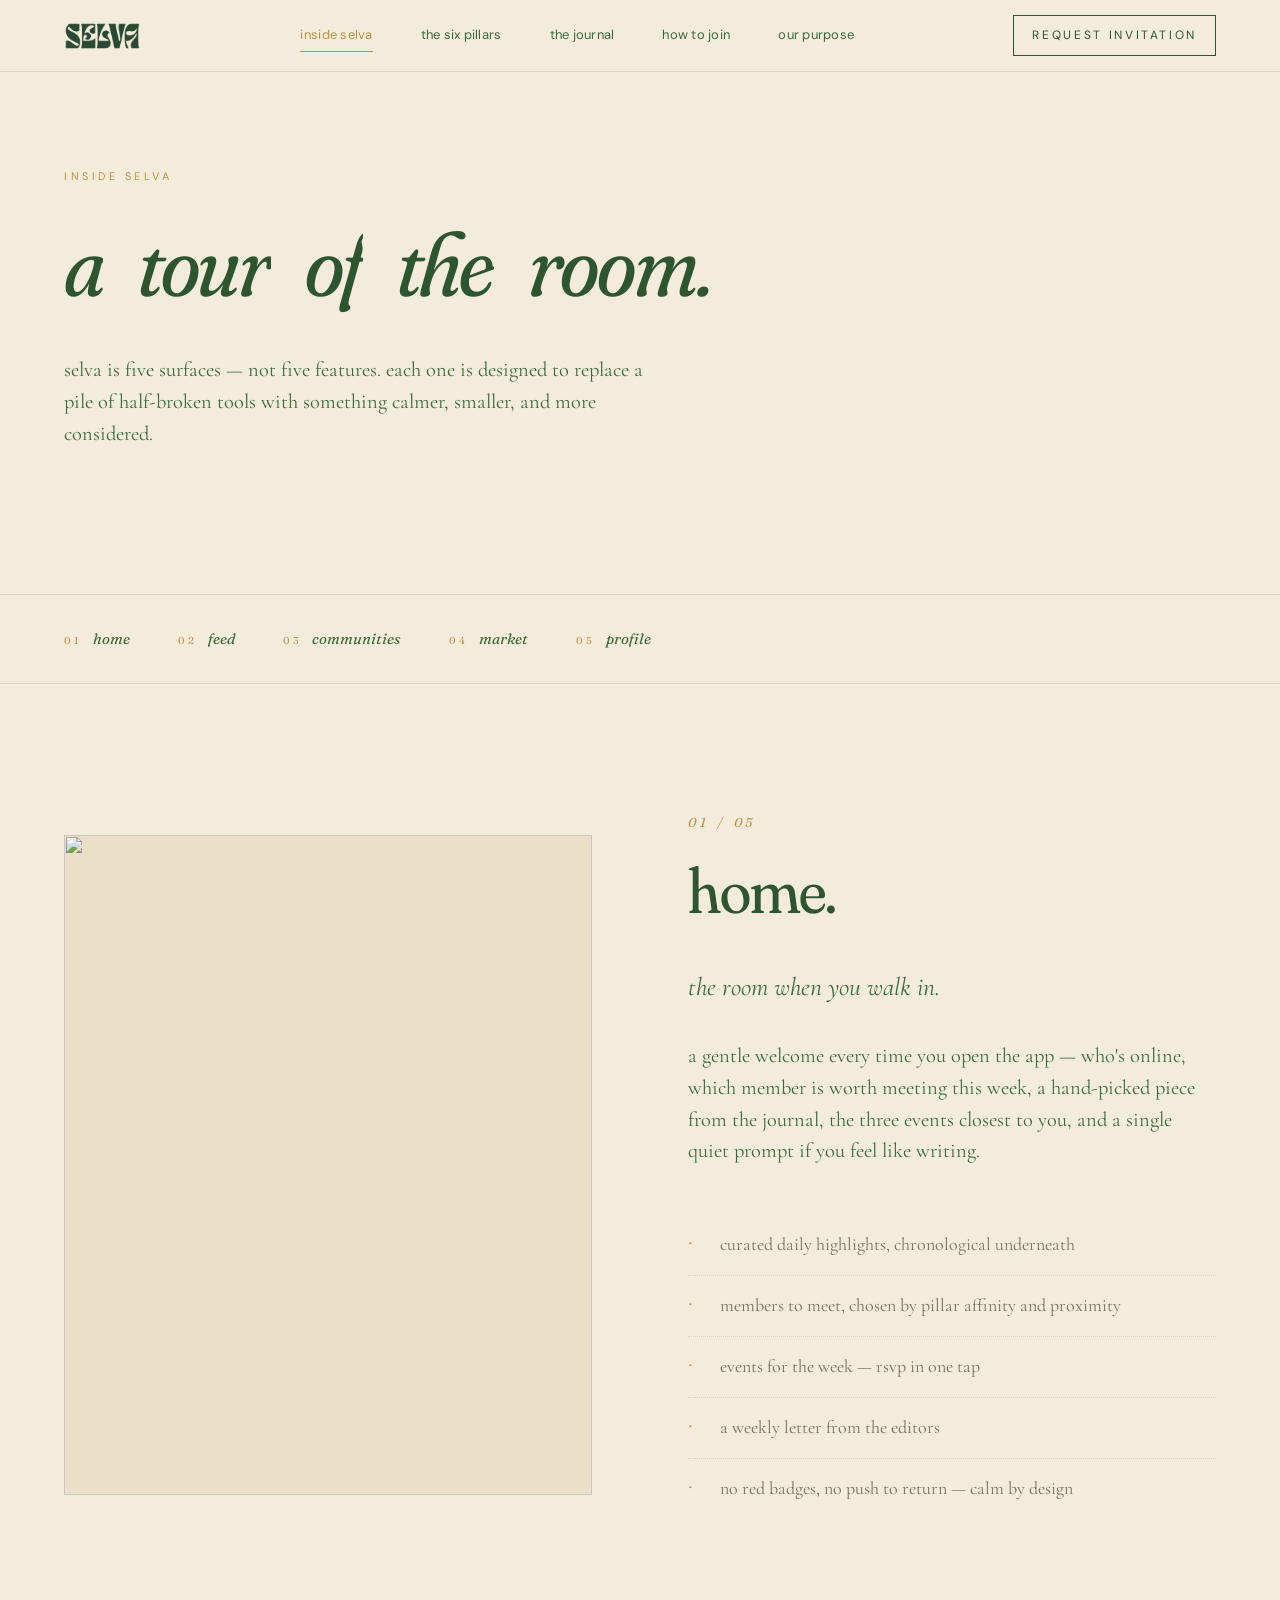
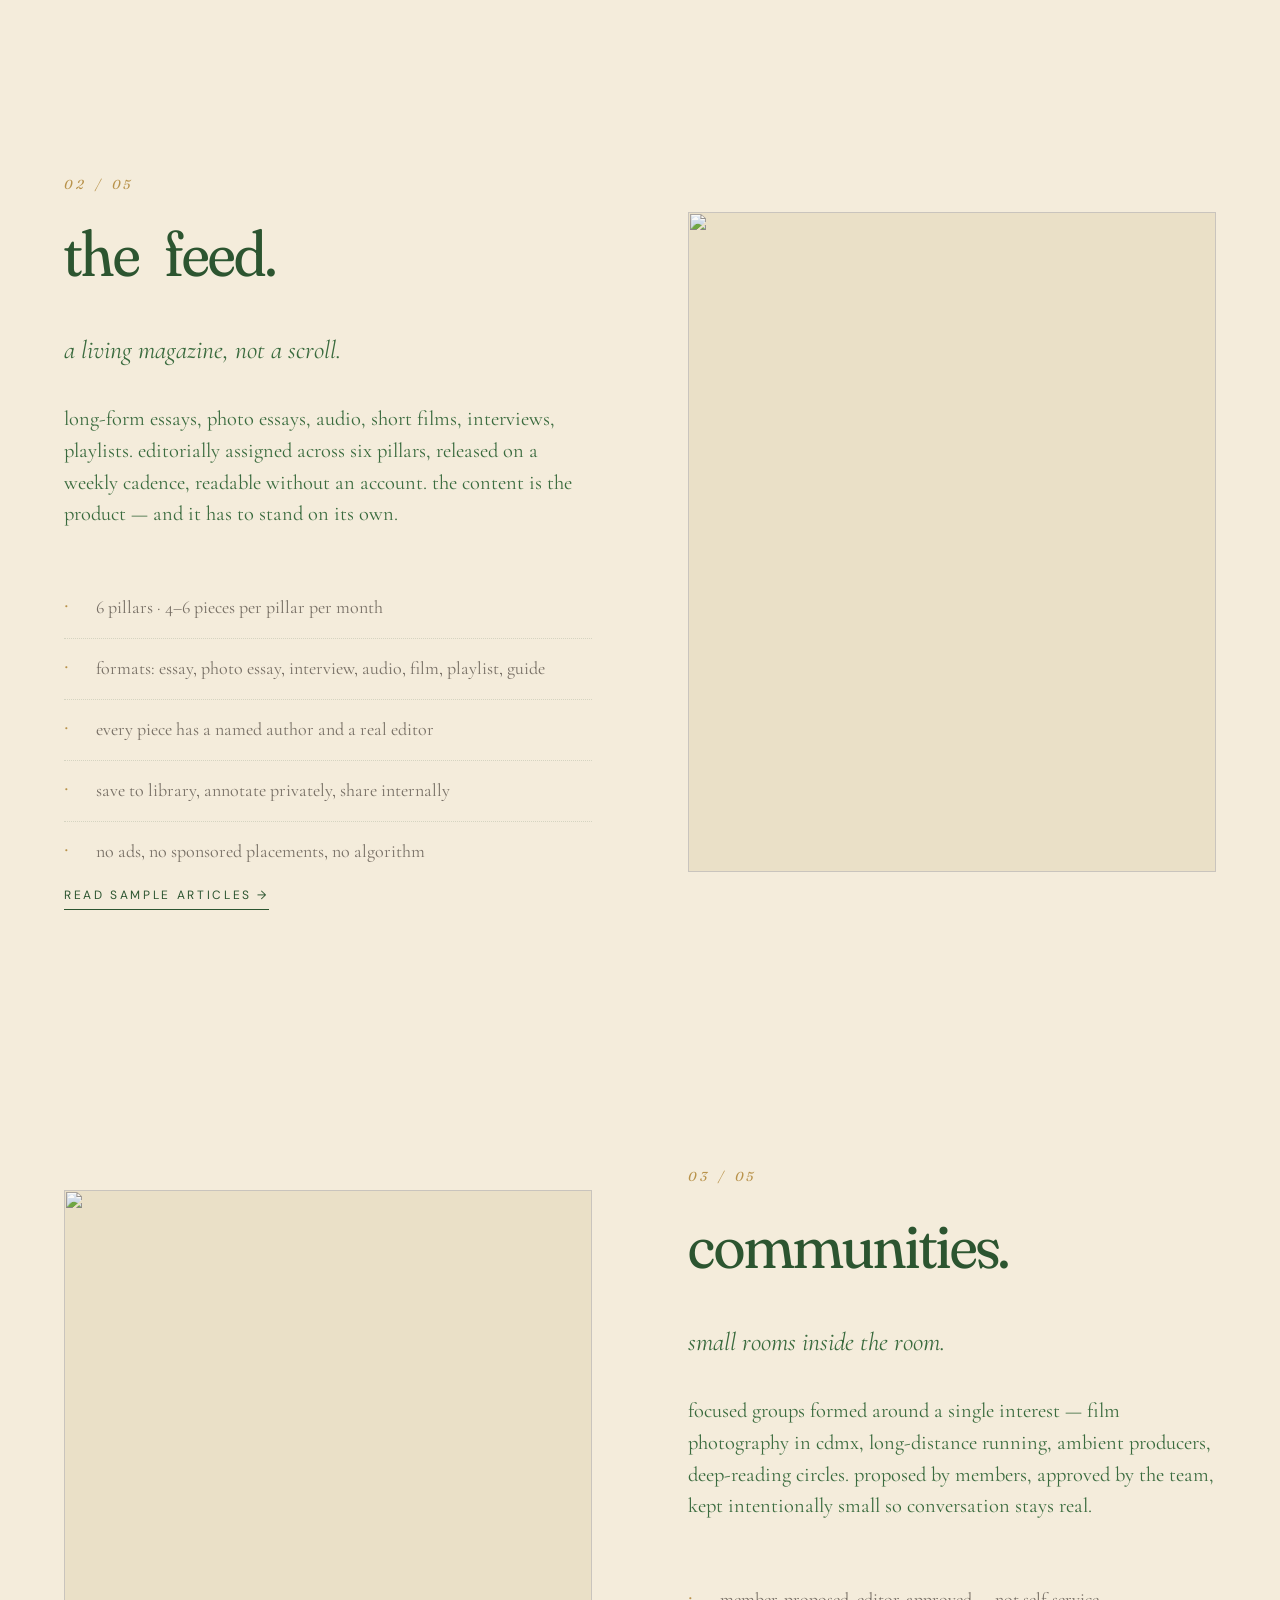
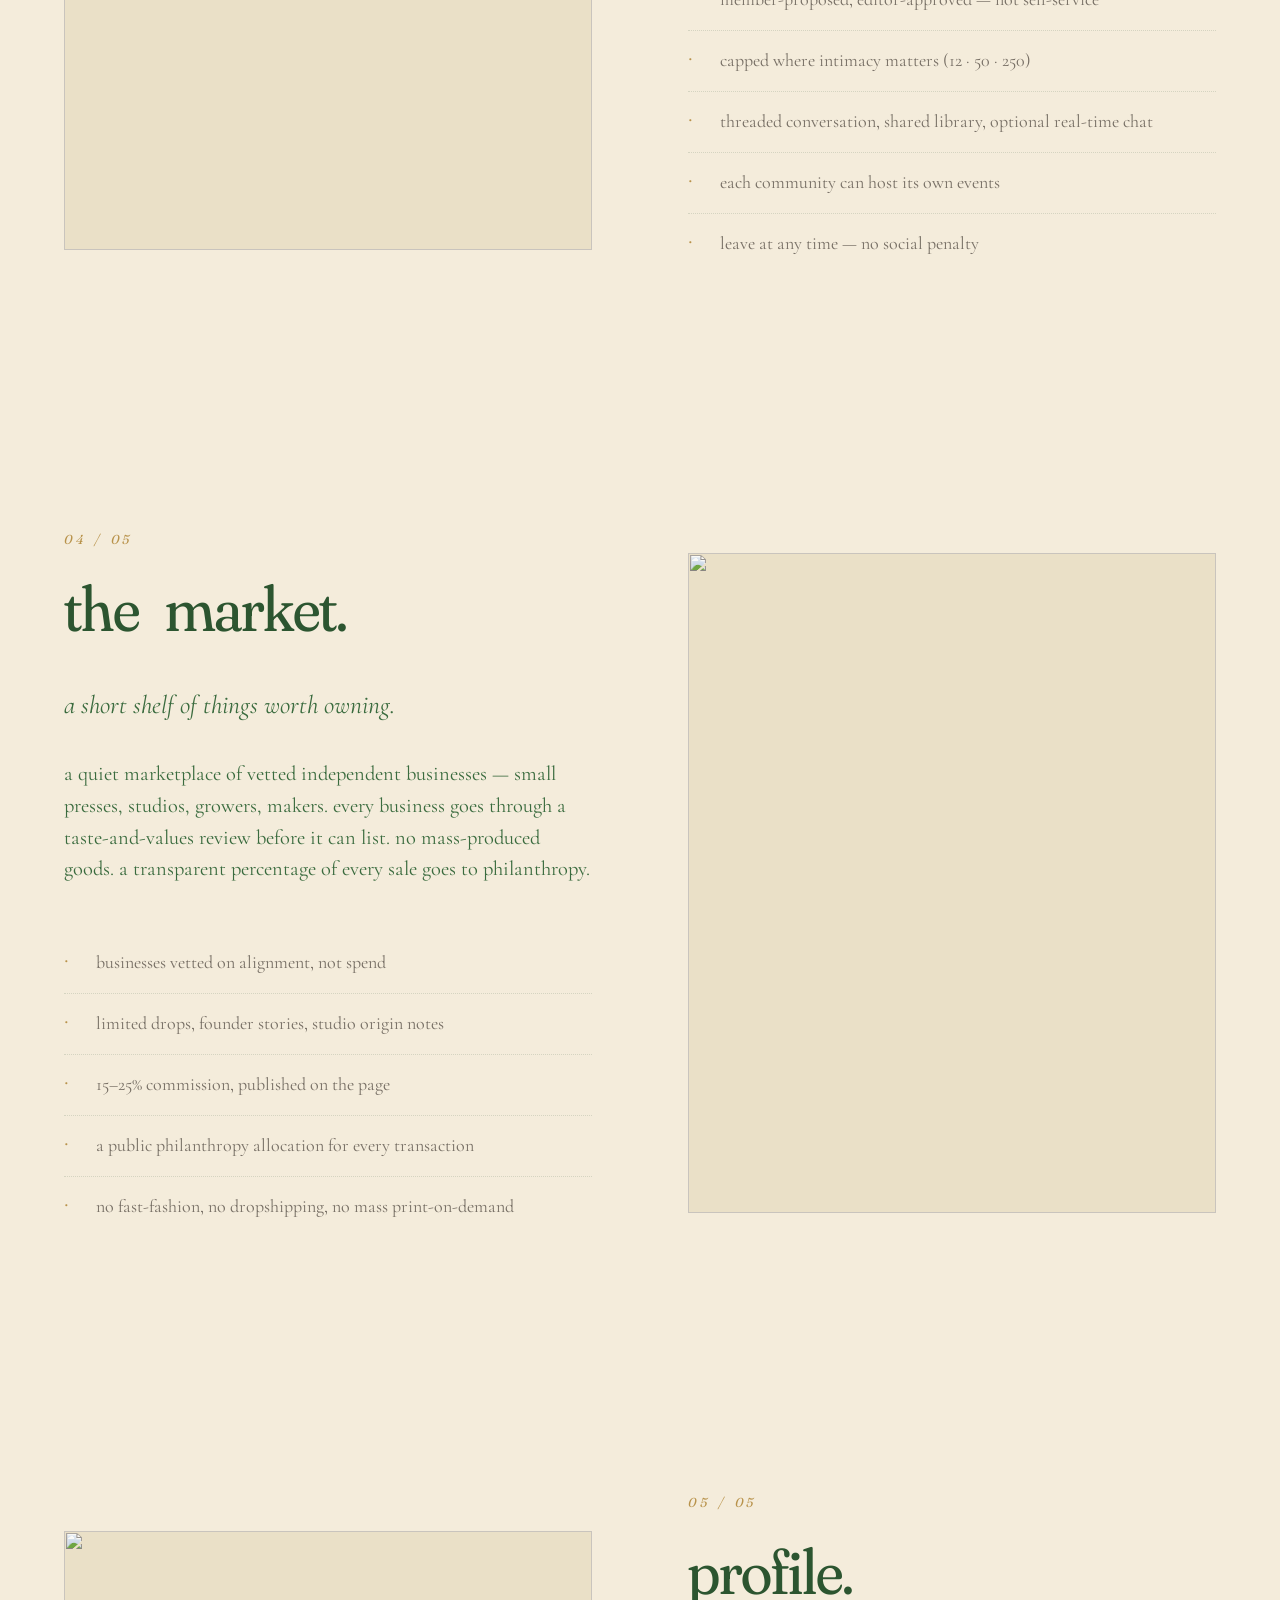
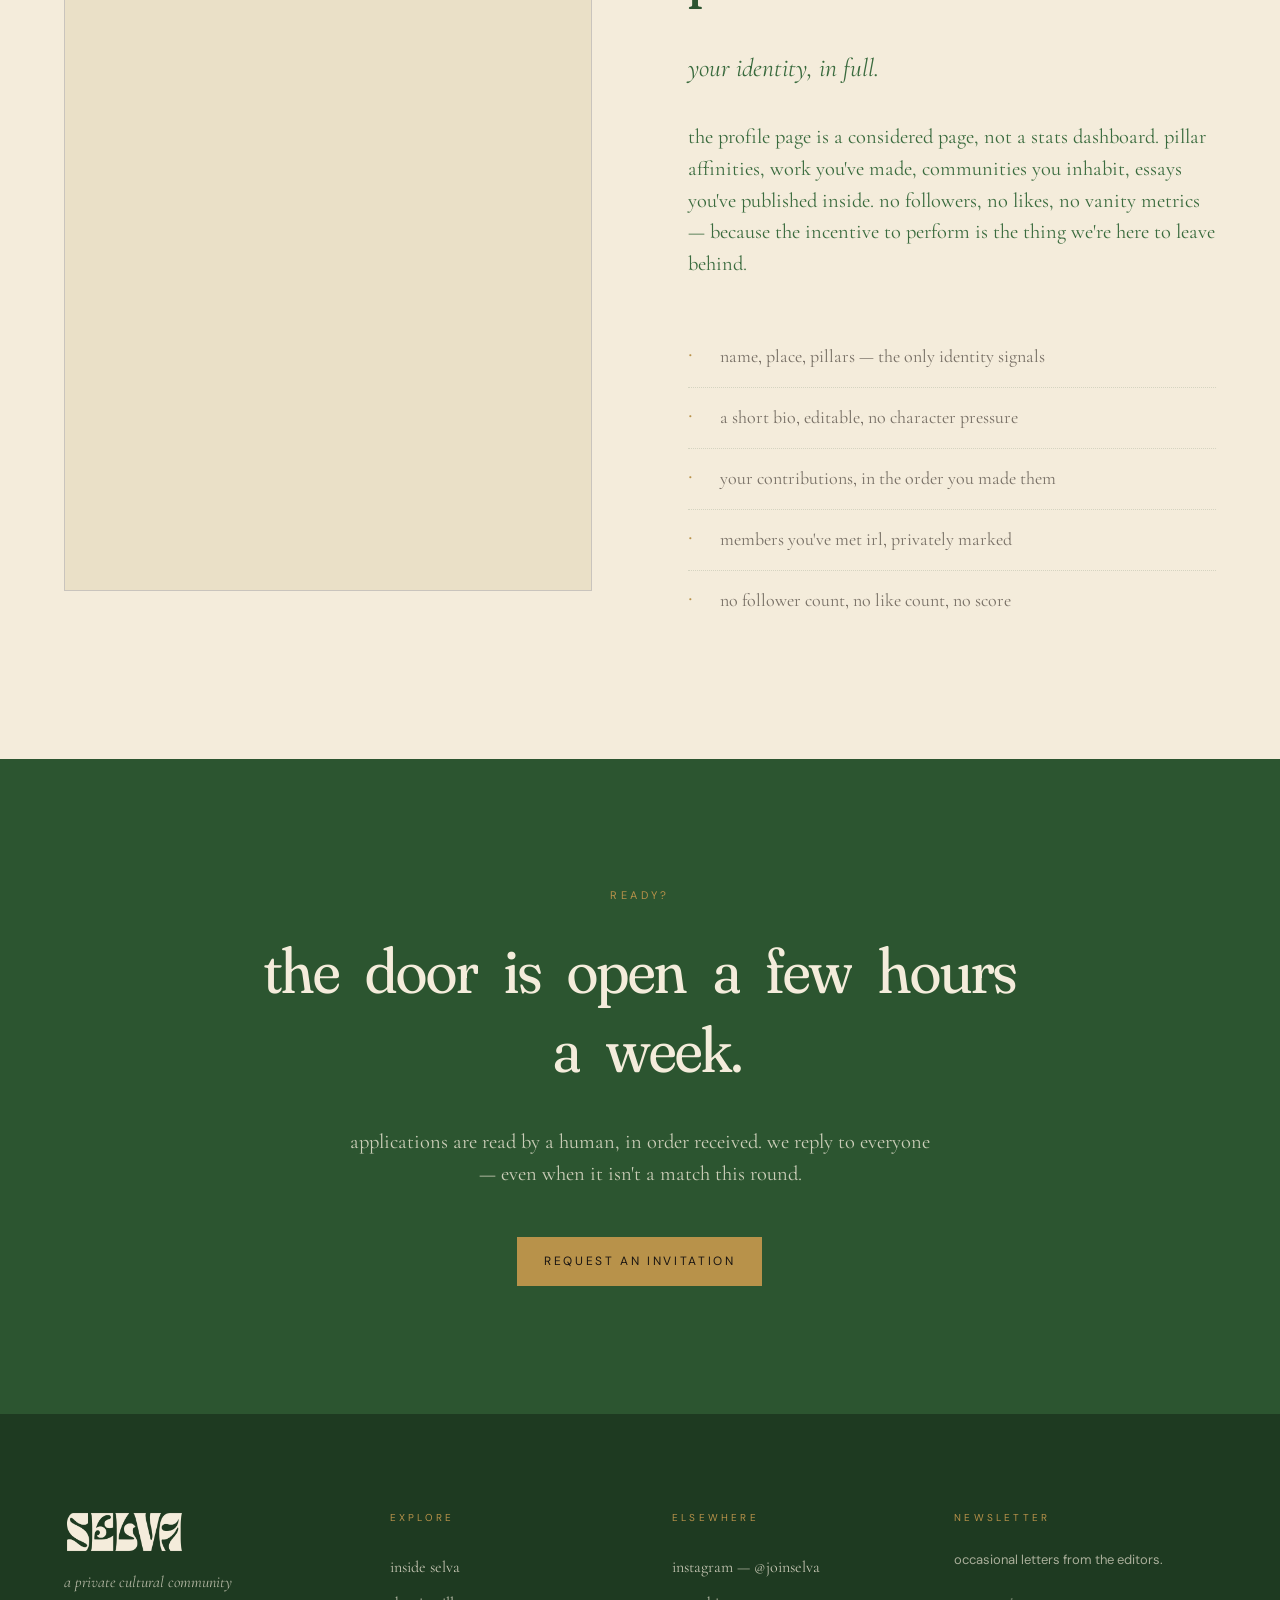
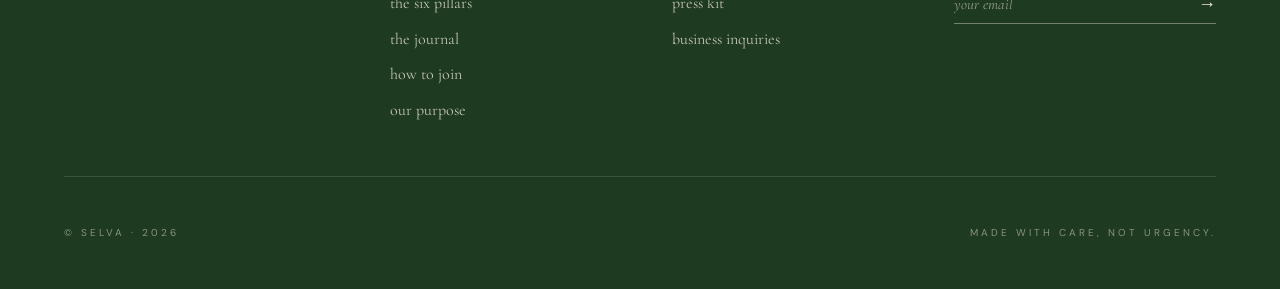
==== commit ceaa1ddd: "Fix absolute → relative paths (logo 404 on GitHub Pages subdir) GitHub Pages serves from /lumine-hos" ====
--- a/inside.html
+++ b/inside.html
@@ -15,15 +15,15 @@
   <div class="scroll-progress" aria-hidden="true"></div>
 
   <header class="site-nav">
-    <a href="/" class="nav-brand" aria-label="SELVA"><img src="/assets/selva-forest.png" alt="SELVA" class="wm wm-nav"></a>
+    <a href="index.html" class="nav-brand" aria-label="SELVA"><img src="assets/selva-forest.png" alt="SELVA" class="wm wm-nav"></a>
     <nav class="nav-links" aria-label="primary">
-      <a href="/inside.html" class="is-current">inside selva</a>
-      <a href="/pillars.html">the six pillars</a>
-      <a href="/journal.html">the journal</a>
-      <a href="/membership.html">how to join</a>
-      <a href="/purpose.html">our purpose</a>
+      <a href="inside.html" class="is-current">inside selva</a>
+      <a href="pillars.html">the six pillars</a>
+      <a href="journal.html">the journal</a>
+      <a href="membership.html">how to join</a>
+      <a href="purpose.html">our purpose</a>
     </nav>
-    <a href="/membership.html" class="nav-cta">request invitation</a>
+    <a href="membership.html" class="nav-cta">request invitation</a>
     <button class="nav-toggle" aria-label="menu" aria-expanded="false"><span></span><span></span></button>
   </header>
 
@@ -79,7 +79,7 @@
         <li>save to library, annotate privately, share internally</li>
         <li>no ads, no sponsored placements, no algorithm</li>
       </ul>
-      <a href="/journal.html" class="btn-text">read sample articles &rarr;</a>
+      <a href="journal.html" class="btn-text">read sample articles &rarr;</a>
     </div>
     <div class="surface-media">
       <img src="https://images.unsplash.com/photo-1519682337058-a94d519337bc?auto=format&fit=crop&w=1600&q=85" alt="">
@@ -152,24 +152,24 @@
       <p class="eyebrow">ready?</p>
       <h2 class="h2">the door is open a few hours a week.</h2>
       <p class="lede">applications are read by a human, in order received. we reply to everyone — even when it isn't a match this round.</p>
-      <a href="/membership.html" class="btn btn-primary">request an invitation</a>
+      <a href="membership.html" class="btn btn-primary">request an invitation</a>
     </div>
   </section>
 
   <footer class="site-footer">
     <div class="sf-inner">
       <div class="sf-col">
-        <p class="sf-mark"><img src="/assets/selva-cream.png" alt="SELVA" class="wm wm-footer"></p>
+        <p class="sf-mark"><img src="assets/selva-cream.png" alt="SELVA" class="wm wm-footer"></p>
         <p class="sf-tag">a private cultural community</p>
       </div>
       <div class="sf-col">
         <p class="sf-label">explore</p>
         <ul>
-          <li><a href="/inside.html">inside selva</a></li>
-          <li><a href="/pillars.html">the six pillars</a></li>
-          <li><a href="/journal.html">the journal</a></li>
-          <li><a href="/membership.html">how to join</a></li>
-          <li><a href="/purpose.html">our purpose</a></li>
+          <li><a href="inside.html">inside selva</a></li>
+          <li><a href="pillars.html">the six pillars</a></li>
+          <li><a href="journal.html">the journal</a></li>
+          <li><a href="membership.html">how to join</a></li>
+          <li><a href="purpose.html">our purpose</a></li>
         </ul>
       </div>
       <div class="sf-col">
@@ -177,7 +177,7 @@
         <ul>
           <li><a href="#">instagram — @joinselva</a></li>
           <li><a href="#">press kit</a></li>
-          <li><a href="/purpose.html#contact">business inquiries</a></li>
+          <li><a href="purpose.html#contact">business inquiries</a></li>
         </ul>
       </div>
       <div class="sf-col">
